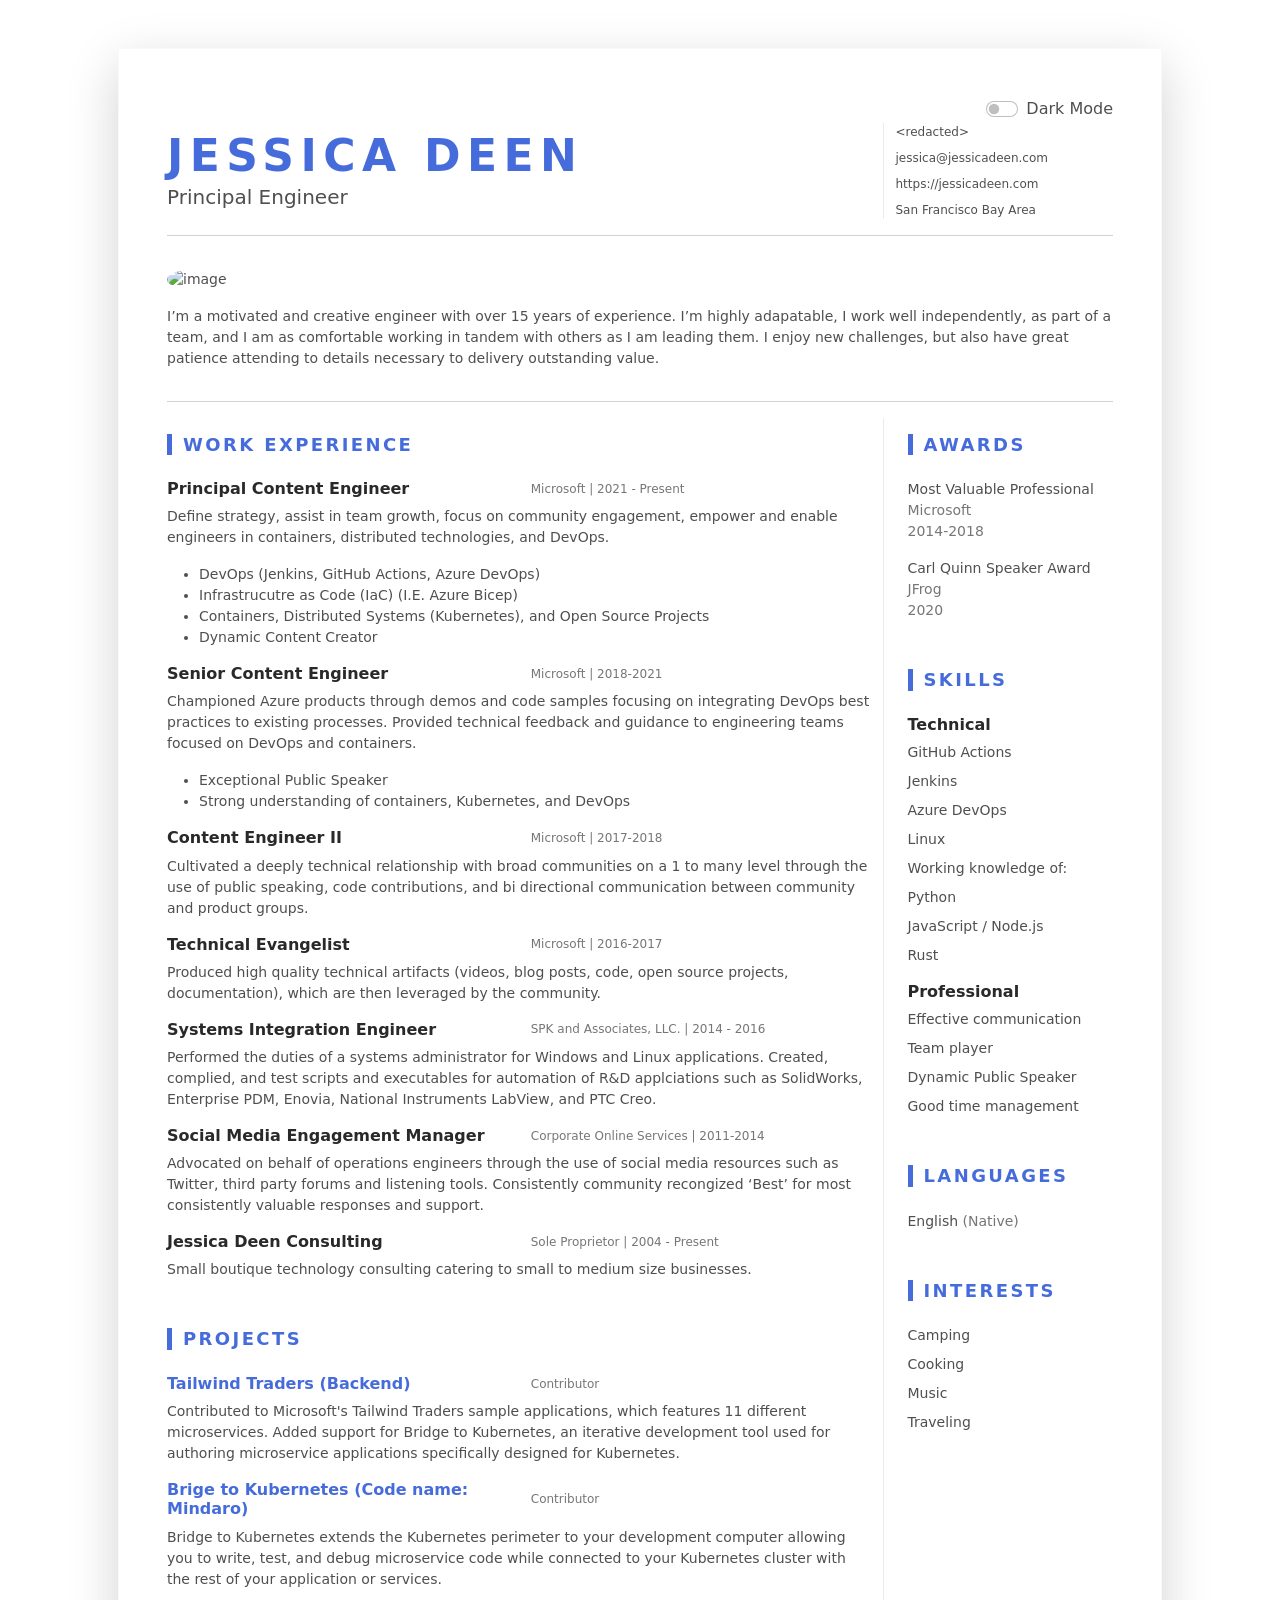
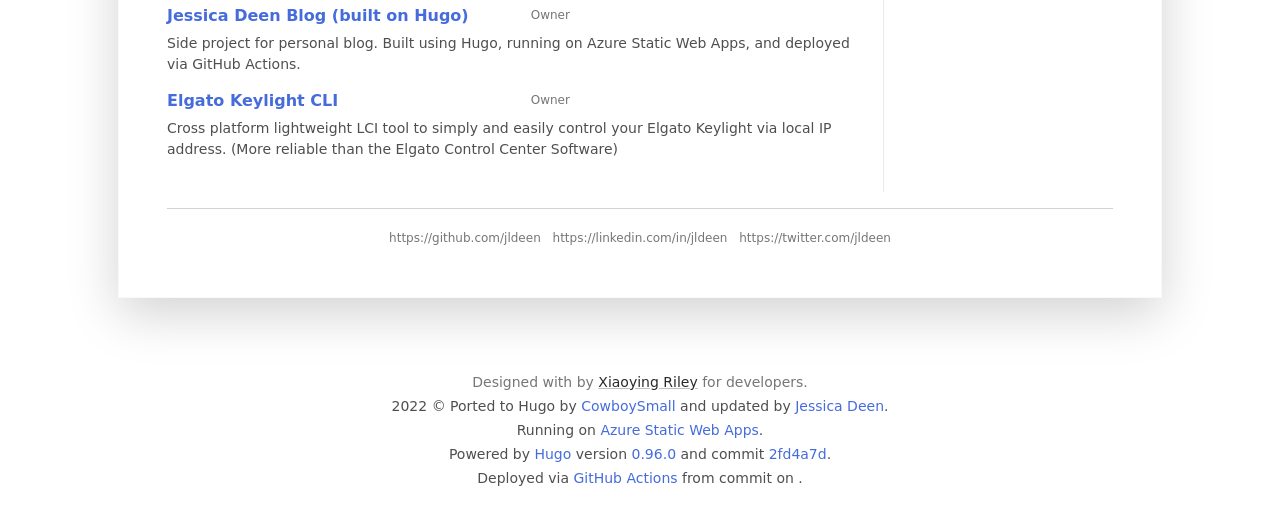
==== public/index.html @ 820bcc93 "update experience Signed-off-by: Jessica Deen <jessicadeen@me.com>" ====
<!DOCTYPE html>
<html lang="en">
  <title>Jessica Deen | Principal Engineer</title>


<meta charset="utf-8" />
<meta http-equiv="X-UA-Compatible" content="IE=edge" />
<meta name="viewport" content="width=device-width, initial-scale=1.0" />
<meta name="description" content="DevResume" />
<meta name="author" content="Jessica Deen" />

<link rel="shortcut icon" href="favicon.ico" />


<link
  rel="stylesheet"
  href="https://fonts.googleapis.com/css?family=Roboto:300,400,500,700,900"
/>



<style>
   /*!* Template Name: DevResume - Bootstrap 5 Resume/CV Template for Software Developers
* Version: Bootstrap 5 v1.0
* Author: Xiaoying Riley
* Copyright: 3rd Wave Media Ltd.
* Twitter: @3rdwave_themes
* Website: http://themes.3rdwavemedia.com/*/.dark body{background:#232323;color:#f0f0f0}.dark .btn,.dark .btn-primary{background:#8d99f9;border:#f0f0f0}.dark .btn:hover,.dark .btn:focus,.dark .btn-primary:hover,.dark .btn-primary:focus{background:#636ec3}.dark .resume-wrapper{background:#282828}.dark .hr,.dark .resume-contact,.dark .resume-aside{border-left:1px solid #717070}.dark a.theme-link,.dark a.resume-link{color:#8d99f9;text-decoration:underline}.dark a.theme-link:hover,.dark a.resume-link:hover{color:#636ec3}.dark .resume-section-heading,.dark .resume-name{color:#8d99f9}.dark .shadow-lg{box-shadow:0 1rem 3rem rgba(118,118,116,.175)!important}.dark .resume-main,.dark .resume-degree,.dark .resume-degree-org,.dark .resume-degree-time,.dark .text-muted,.dark .item-title,.dark .item-meta{color:#f0f0f0!important}@media print{html,body,*{visibility:hidden}.dark-mode-switch{opacity:0}.resume-wrapper *{visibility:visible}.resume-wrapper{position:absolute;left:0;top:0}@page{margin:2cm;size:16in 20.5in}}/*!* Bootstrap v5.0.2 (https://getbootstrap.com/)
* Copyright 2011-2021 The Bootstrap Authors
* Copyright 2011-2021 Twitter, Inc.
* Licensed under MIT (https://github.com/twbs/bootstrap/blob/main/LICENSE)*/:root{--bs-blue:#0d6efd;--bs-indigo:#6610f2;--bs-purple:#6f42c1;--bs-pink:#d63384;--bs-red:#dc3545;--bs-orange:#fd7e14;--bs-yellow:#ffc107;--bs-green:#198754;--bs-teal:#20c997;--bs-cyan:#0dcaf0;--bs-white:#fff;--bs-gray:#767676;--bs-gray-dark:#434343;--bs-primary:#466cdc;--bs-secondary:#4f4f4f;--bs-success:#198754;--bs-info:#0dcaf0;--bs-warning:#ffc107;--bs-danger:#dc3545;--bs-light:#c2c2c2;--bs-dark:#292929;--bs-font-sans-serif:system-ui, -apple-system, "Segoe UI", Roboto, "Helvetica Neue", Arial, "Noto Sans", "Liberation Sans", sans-serif, "Apple Color Emoji", "Segoe UI Emoji", "Segoe UI Symbol", "Noto Color Emoji";--bs-font-monospace:SFMono-Regular, Menlo, Monaco, Consolas, "Liberation Mono", "Courier New", monospace;--bs-gradient:linear-gradient(180deg, rgba(255, 255, 255, 0.15), rgba(255, 255, 255, 0))}*,*::before,*::after{box-sizing:border-box}@media(prefers-reduced-motion:no-preference){:root{scroll-behavior:smooth}}body{margin:0;font-family:var(--bs-font-sans-serif);font-size:1rem;font-weight:400;line-height:1.5;color:#292929;background-color:#fff;-webkit-text-size-adjust:100%;-webkit-tap-highlight-color:transparent}hr{margin:1rem 0;color:inherit;background-color:currentColor;border:0;opacity:.25}hr:not([size]){height:1px}h6,.h6,h5,.h5,h4,.h4,h3,.h3,h2,.h2,h1,.h1{margin-top:0;margin-bottom:.5rem;font-weight:500;line-height:1.2}h1,.h1{font-size:calc(1.375rem + 1.5vw)}@media(min-width:1200px){h1,.h1{font-size:2.5rem}}h2,.h2{font-size:calc(1.325rem + .9vw)}@media(min-width:1200px){h2,.h2{font-size:2rem}}h3,.h3{font-size:calc(1.3rem + .6vw)}@media(min-width:1200px){h3,.h3{font-size:1.75rem}}h4,.h4{font-size:calc(1.275rem + .3vw)}@media(min-width:1200px){h4,.h4{font-size:1.5rem}}h5,.h5{font-size:1.25rem}h6,.h6{font-size:1rem}p{margin-top:0;margin-bottom:1rem}abbr[title],abbr[data-bs-original-title]{text-decoration:underline dotted;cursor:help;text-decoration-skip-ink:none}address{margin-bottom:1rem;font-style:normal;line-height:inherit}ol,ul{padding-left:2rem}ol,ul,dl{margin-top:0;margin-bottom:1rem}ol ol,ul ul,ol ul,ul ol{margin-bottom:0}dt{font-weight:700}dd{margin-bottom:.5rem;margin-left:0}blockquote{margin:0 0 1rem}b,strong{font-weight:bolder}small,.small{font-size:.875em}mark,.mark{padding:.2em;background-color:#fcf8e3}sub,sup{position:relative;font-size:.75em;line-height:0;vertical-align:baseline}sub{bottom:-.25em}sup{top:-.5em}a{color:#466cdc;text-decoration:none}a:hover{color:#3856b0}a:not([href]):not([class]),a:not([href]):not([class]):hover{color:inherit;text-decoration:none}pre,code,kbd,samp{font-family:var(--bs-font-monospace);font-size:1em;direction:ltr;unicode-bidi:bidi-override}pre{display:block;margin-top:0;margin-bottom:1rem;overflow:auto;font-size:.875em}pre code{font-size:inherit;color:inherit;word-break:normal}code{font-size:.875em;color:#d63384;word-wrap:break-word}a>code{color:inherit}kbd{padding:.2rem .4rem;font-size:.875em;color:#fff;background-color:#292929;border-radius:.2rem}kbd kbd{padding:0;font-size:1em;font-weight:700}figure{margin:0 0 1rem}img,svg{vertical-align:middle}table{caption-side:bottom;border-collapse:collapse}caption{padding-top:.5rem;padding-bottom:.5rem;color:#767676;text-align:left}th{text-align:inherit;text-align:-webkit-match-parent}thead,tbody,tfoot,tr,td,th{border-color:inherit;border-style:solid;border-width:0}label{display:inline-block}button{border-radius:0}button:focus:not(:focus-visible){outline:0}input,button,select,optgroup,textarea{margin:0;font-family:inherit;font-size:inherit;line-height:inherit}button,select{text-transform:none}[role=button]{cursor:pointer}select{word-wrap:normal}select:disabled{opacity:1}[list]::-webkit-calendar-picker-indicator{display:none}button,[type=button],[type=reset],[type=submit]{-webkit-appearance:button}button:not(:disabled),[type=button]:not(:disabled),[type=reset]:not(:disabled),[type=submit]:not(:disabled){cursor:pointer}::-moz-focus-inner{padding:0;border-style:none}textarea{resize:vertical}fieldset{min-width:0;padding:0;margin:0;border:0}legend{float:left;width:100%;padding:0;margin-bottom:.5rem;font-size:calc(1.275rem + .3vw);line-height:inherit}@media(min-width:1200px){legend{font-size:1.5rem}}legend+*{clear:left}::-webkit-datetime-edit-fields-wrapper,::-webkit-datetime-edit-text,::-webkit-datetime-edit-minute,::-webkit-datetime-edit-hour-field,::-webkit-datetime-edit-day-field,::-webkit-datetime-edit-month-field,::-webkit-datetime-edit-year-field{padding:0}::-webkit-inner-spin-button{height:auto}[type=search]{outline-offset:-2px;-webkit-appearance:textfield}::-webkit-search-decoration{-webkit-appearance:none}::-webkit-color-swatch-wrapper{padding:0}::file-selector-button{font:inherit}::-webkit-file-upload-button{font:inherit;-webkit-appearance:button}output{display:inline-block}iframe{border:0}summary{display:list-item;cursor:pointer}progress{vertical-align:baseline}[hidden]{display:none!important}.lead{font-size:1.25rem;font-weight:300}.display-1{font-size:calc(1.625rem + 4.5vw);font-weight:300;line-height:1.2}@media(min-width:1200px){.display-1{font-size:5rem}}.display-2{font-size:calc(1.575rem + 3.9vw);font-weight:300;line-height:1.2}@media(min-width:1200px){.display-2{font-size:4.5rem}}.display-3{font-size:calc(1.525rem + 3.3vw);font-weight:300;line-height:1.2}@media(min-width:1200px){.display-3{font-size:4rem}}.display-4{font-size:calc(1.475rem + 2.7vw);font-weight:300;line-height:1.2}@media(min-width:1200px){.display-4{font-size:3.5rem}}.display-5{font-size:calc(1.425rem + 2.1vw);font-weight:300;line-height:1.2}@media(min-width:1200px){.display-5{font-size:3rem}}.display-6{font-size:calc(1.375rem + 1.5vw);font-weight:300;line-height:1.2}@media(min-width:1200px){.display-6{font-size:2.5rem}}.list-unstyled{padding-left:0;list-style:none}.list-inline{padding-left:0;list-style:none}.list-inline-item{display:inline-block}.list-inline-item:not(:last-child){margin-right:.5rem}.initialism{font-size:.875em;text-transform:uppercase}.blockquote{margin-bottom:1rem;font-size:1.25rem}.blockquote>:last-child{margin-bottom:0}.blockquote-footer{margin-top:-1rem;margin-bottom:1rem;font-size:.875em;color:#767676}.blockquote-footer::before{content:"\2014\00A0"}.img-fluid{max-width:100%;height:auto}.img-thumbnail{padding:.25rem;background-color:#fff;border:1px solid #a9a9a9;border-radius:.25rem;max-width:100%;height:auto}.figure{display:inline-block}.figure-img{margin-bottom:.5rem;line-height:1}.figure-caption{font-size:.875em;color:#767676}.container,.container-fluid,.container-xxl,.container-xl,.container-lg,.container-md,.container-sm{width:100%;padding-right:var(--bs-gutter-x,.75rem);padding-left:var(--bs-gutter-x,.75rem);margin-right:auto;margin-left:auto}@media(min-width:576px){.container-sm,.container{max-width:540px}}@media(min-width:768px){.container-md,.container-sm,.container{max-width:720px}}@media(min-width:992px){.container-lg,.container-md,.container-sm,.container{max-width:960px}}@media(min-width:1200px){.container-xl,.container-lg,.container-md,.container-sm,.container{max-width:1140px}}@media(min-width:1400px){.container-xxl,.container-xl,.container-lg,.container-md,.container-sm,.container{max-width:1320px}}.row{--bs-gutter-x:1.5rem;--bs-gutter-y:0;display:flex;flex-wrap:wrap;margin-top:calc(var(--bs-gutter-y) * -1);margin-right:calc(var(--bs-gutter-x) * -.5);margin-left:calc(var(--bs-gutter-x) * -.5)}.row>*{flex-shrink:0;width:100%;max-width:100%;padding-right:calc(var(--bs-gutter-x) * .5);padding-left:calc(var(--bs-gutter-x) * .5);margin-top:var(--bs-gutter-y)}.col{flex:1 0}.row-cols-auto>*{flex:none;width:auto}.row-cols-1>*{flex:none;width:100%}.row-cols-2>*{flex:none;width:50%}.row-cols-3>*{flex:none;width:33.33333333%}.row-cols-4>*{flex:none;width:25%}.row-cols-5>*{flex:none;width:20%}.row-cols-6>*{flex:none;width:16.66666667%}@media(min-width:576px){.col-sm{flex:1 0}.row-cols-sm-auto>*{flex:none;width:auto}.row-cols-sm-1>*{flex:none;width:100%}.row-cols-sm-2>*{flex:none;width:50%}.row-cols-sm-3>*{flex:none;width:33.33333333%}.row-cols-sm-4>*{flex:none;width:25%}.row-cols-sm-5>*{flex:none;width:20%}.row-cols-sm-6>*{flex:none;width:16.66666667%}}@media(min-width:768px){.col-md{flex:1 0}.row-cols-md-auto>*{flex:none;width:auto}.row-cols-md-1>*{flex:none;width:100%}.row-cols-md-2>*{flex:none;width:50%}.row-cols-md-3>*{flex:none;width:33.33333333%}.row-cols-md-4>*{flex:none;width:25%}.row-cols-md-5>*{flex:none;width:20%}.row-cols-md-6>*{flex:none;width:16.66666667%}}@media(min-width:992px){.col-lg{flex:1 0}.row-cols-lg-auto>*{flex:none;width:auto}.row-cols-lg-1>*{flex:none;width:100%}.row-cols-lg-2>*{flex:none;width:50%}.row-cols-lg-3>*{flex:none;width:33.33333333%}.row-cols-lg-4>*{flex:none;width:25%}.row-cols-lg-5>*{flex:none;width:20%}.row-cols-lg-6>*{flex:none;width:16.66666667%}}@media(min-width:1200px){.col-xl{flex:1 0}.row-cols-xl-auto>*{flex:none;width:auto}.row-cols-xl-1>*{flex:none;width:100%}.row-cols-xl-2>*{flex:none;width:50%}.row-cols-xl-3>*{flex:none;width:33.33333333%}.row-cols-xl-4>*{flex:none;width:25%}.row-cols-xl-5>*{flex:none;width:20%}.row-cols-xl-6>*{flex:none;width:16.66666667%}}@media(min-width:1400px){.col-xxl{flex:1 0}.row-cols-xxl-auto>*{flex:none;width:auto}.row-cols-xxl-1>*{flex:none;width:100%}.row-cols-xxl-2>*{flex:none;width:50%}.row-cols-xxl-3>*{flex:none;width:33.33333333%}.row-cols-xxl-4>*{flex:none;width:25%}.row-cols-xxl-5>*{flex:none;width:20%}.row-cols-xxl-6>*{flex:none;width:16.66666667%}}.col-auto{flex:none;width:auto}.col-1{flex:none;width:8.33333333%}.col-2{flex:none;width:16.66666667%}.col-3{flex:none;width:25%}.col-4{flex:none;width:33.33333333%}.col-5{flex:none;width:41.66666667%}.col-6{flex:none;width:50%}.col-7{flex:none;width:58.33333333%}.col-8{flex:none;width:66.66666667%}.col-9{flex:none;width:75%}.col-10{flex:none;width:83.33333333%}.col-11{flex:none;width:91.66666667%}.col-12{flex:none;width:100%}.offset-1{margin-left:8.33333333%}.offset-2{margin-left:16.66666667%}.offset-3{margin-left:25%}.offset-4{margin-left:33.33333333%}.offset-5{margin-left:41.66666667%}.offset-6{margin-left:50%}.offset-7{margin-left:58.33333333%}.offset-8{margin-left:66.66666667%}.offset-9{margin-left:75%}.offset-10{margin-left:83.33333333%}.offset-11{margin-left:91.66666667%}.g-0,.gx-0{--bs-gutter-x:0}.g-0,.gy-0{--bs-gutter-y:0}.g-1,.gx-1{--bs-gutter-x:0.25rem}.g-1,.gy-1{--bs-gutter-y:0.25rem}.g-2,.gx-2{--bs-gutter-x:0.5rem}.g-2,.gy-2{--bs-gutter-y:0.5rem}.g-3,.gx-3{--bs-gutter-x:1rem}.g-3,.gy-3{--bs-gutter-y:1rem}.g-4,.gx-4{--bs-gutter-x:1.5rem}.g-4,.gy-4{--bs-gutter-y:1.5rem}.g-5,.gx-5{--bs-gutter-x:3rem}.g-5,.gy-5{--bs-gutter-y:3rem}@media(min-width:576px){.col-sm-auto{flex:none;width:auto}.col-sm-1{flex:none;width:8.33333333%}.col-sm-2{flex:none;width:16.66666667%}.col-sm-3{flex:none;width:25%}.col-sm-4{flex:none;width:33.33333333%}.col-sm-5{flex:none;width:41.66666667%}.col-sm-6{flex:none;width:50%}.col-sm-7{flex:none;width:58.33333333%}.col-sm-8{flex:none;width:66.66666667%}.col-sm-9{flex:none;width:75%}.col-sm-10{flex:none;width:83.33333333%}.col-sm-11{flex:none;width:91.66666667%}.col-sm-12{flex:none;width:100%}.offset-sm-0{margin-left:0}.offset-sm-1{margin-left:8.33333333%}.offset-sm-2{margin-left:16.66666667%}.offset-sm-3{margin-left:25%}.offset-sm-4{margin-left:33.33333333%}.offset-sm-5{margin-left:41.66666667%}.offset-sm-6{margin-left:50%}.offset-sm-7{margin-left:58.33333333%}.offset-sm-8{margin-left:66.66666667%}.offset-sm-9{margin-left:75%}.offset-sm-10{margin-left:83.33333333%}.offset-sm-11{margin-left:91.66666667%}.g-sm-0,.gx-sm-0{--bs-gutter-x:0}.g-sm-0,.gy-sm-0{--bs-gutter-y:0}.g-sm-1,.gx-sm-1{--bs-gutter-x:0.25rem}.g-sm-1,.gy-sm-1{--bs-gutter-y:0.25rem}.g-sm-2,.gx-sm-2{--bs-gutter-x:0.5rem}.g-sm-2,.gy-sm-2{--bs-gutter-y:0.5rem}.g-sm-3,.gx-sm-3{--bs-gutter-x:1rem}.g-sm-3,.gy-sm-3{--bs-gutter-y:1rem}.g-sm-4,.gx-sm-4{--bs-gutter-x:1.5rem}.g-sm-4,.gy-sm-4{--bs-gutter-y:1.5rem}.g-sm-5,.gx-sm-5{--bs-gutter-x:3rem}.g-sm-5,.gy-sm-5{--bs-gutter-y:3rem}}@media(min-width:768px){.col-md-auto{flex:none;width:auto}.col-md-1{flex:none;width:8.33333333%}.col-md-2{flex:none;width:16.66666667%}.col-md-3{flex:none;width:25%}.col-md-4{flex:none;width:33.33333333%}.col-md-5{flex:none;width:41.66666667%}.col-md-6{flex:none;width:50%}.col-md-7{flex:none;width:58.33333333%}.col-md-8{flex:none;width:66.66666667%}.col-md-9{flex:none;width:75%}.col-md-10{flex:none;width:83.33333333%}.col-md-11{flex:none;width:91.66666667%}.col-md-12{flex:none;width:100%}.offset-md-0{margin-left:0}.offset-md-1{margin-left:8.33333333%}.offset-md-2{margin-left:16.66666667%}.offset-md-3{margin-left:25%}.offset-md-4{margin-left:33.33333333%}.offset-md-5{margin-left:41.66666667%}.offset-md-6{margin-left:50%}.offset-md-7{margin-left:58.33333333%}.offset-md-8{margin-left:66.66666667%}.offset-md-9{margin-left:75%}.offset-md-10{margin-left:83.33333333%}.offset-md-11{margin-left:91.66666667%}.g-md-0,.gx-md-0{--bs-gutter-x:0}.g-md-0,.gy-md-0{--bs-gutter-y:0}.g-md-1,.gx-md-1{--bs-gutter-x:0.25rem}.g-md-1,.gy-md-1{--bs-gutter-y:0.25rem}.g-md-2,.gx-md-2{--bs-gutter-x:0.5rem}.g-md-2,.gy-md-2{--bs-gutter-y:0.5rem}.g-md-3,.gx-md-3{--bs-gutter-x:1rem}.g-md-3,.gy-md-3{--bs-gutter-y:1rem}.g-md-4,.gx-md-4{--bs-gutter-x:1.5rem}.g-md-4,.gy-md-4{--bs-gutter-y:1.5rem}.g-md-5,.gx-md-5{--bs-gutter-x:3rem}.g-md-5,.gy-md-5{--bs-gutter-y:3rem}}@media(min-width:992px){.col-lg-auto{flex:none;width:auto}.col-lg-1{flex:none;width:8.33333333%}.col-lg-2{flex:none;width:16.66666667%}.col-lg-3{flex:none;width:25%}.col-lg-4{flex:none;width:33.33333333%}.col-lg-5{flex:none;width:41.66666667%}.col-lg-6{flex:none;width:50%}.col-lg-7{flex:none;width:58.33333333%}.col-lg-8{flex:none;width:66.66666667%}.col-lg-9{flex:none;width:75%}.col-lg-10{flex:none;width:83.33333333%}.col-lg-11{flex:none;width:91.66666667%}.col-lg-12{flex:none;width:100%}.offset-lg-0{margin-left:0}.offset-lg-1{margin-left:8.33333333%}.offset-lg-2{margin-left:16.66666667%}.offset-lg-3{margin-left:25%}.offset-lg-4{margin-left:33.33333333%}.offset-lg-5{margin-left:41.66666667%}.offset-lg-6{margin-left:50%}.offset-lg-7{margin-left:58.33333333%}.offset-lg-8{margin-left:66.66666667%}.offset-lg-9{margin-left:75%}.offset-lg-10{margin-left:83.33333333%}.offset-lg-11{margin-left:91.66666667%}.g-lg-0,.gx-lg-0{--bs-gutter-x:0}.g-lg-0,.gy-lg-0{--bs-gutter-y:0}.g-lg-1,.gx-lg-1{--bs-gutter-x:0.25rem}.g-lg-1,.gy-lg-1{--bs-gutter-y:0.25rem}.g-lg-2,.gx-lg-2{--bs-gutter-x:0.5rem}.g-lg-2,.gy-lg-2{--bs-gutter-y:0.5rem}.g-lg-3,.gx-lg-3{--bs-gutter-x:1rem}.g-lg-3,.gy-lg-3{--bs-gutter-y:1rem}.g-lg-4,.gx-lg-4{--bs-gutter-x:1.5rem}.g-lg-4,.gy-lg-4{--bs-gutter-y:1.5rem}.g-lg-5,.gx-lg-5{--bs-gutter-x:3rem}.g-lg-5,.gy-lg-5{--bs-gutter-y:3rem}}@media(min-width:1200px){.col-xl-auto{flex:none;width:auto}.col-xl-1{flex:none;width:8.33333333%}.col-xl-2{flex:none;width:16.66666667%}.col-xl-3{flex:none;width:25%}.col-xl-4{flex:none;width:33.33333333%}.col-xl-5{flex:none;width:41.66666667%}.col-xl-6{flex:none;width:50%}.col-xl-7{flex:none;width:58.33333333%}.col-xl-8{flex:none;width:66.66666667%}.col-xl-9{flex:none;width:75%}.col-xl-10{flex:none;width:83.33333333%}.col-xl-11{flex:none;width:91.66666667%}.col-xl-12{flex:none;width:100%}.offset-xl-0{margin-left:0}.offset-xl-1{margin-left:8.33333333%}.offset-xl-2{margin-left:16.66666667%}.offset-xl-3{margin-left:25%}.offset-xl-4{margin-left:33.33333333%}.offset-xl-5{margin-left:41.66666667%}.offset-xl-6{margin-left:50%}.offset-xl-7{margin-left:58.33333333%}.offset-xl-8{margin-left:66.66666667%}.offset-xl-9{margin-left:75%}.offset-xl-10{margin-left:83.33333333%}.offset-xl-11{margin-left:91.66666667%}.g-xl-0,.gx-xl-0{--bs-gutter-x:0}.g-xl-0,.gy-xl-0{--bs-gutter-y:0}.g-xl-1,.gx-xl-1{--bs-gutter-x:0.25rem}.g-xl-1,.gy-xl-1{--bs-gutter-y:0.25rem}.g-xl-2,.gx-xl-2{--bs-gutter-x:0.5rem}.g-xl-2,.gy-xl-2{--bs-gutter-y:0.5rem}.g-xl-3,.gx-xl-3{--bs-gutter-x:1rem}.g-xl-3,.gy-xl-3{--bs-gutter-y:1rem}.g-xl-4,.gx-xl-4{--bs-gutter-x:1.5rem}.g-xl-4,.gy-xl-4{--bs-gutter-y:1.5rem}.g-xl-5,.gx-xl-5{--bs-gutter-x:3rem}.g-xl-5,.gy-xl-5{--bs-gutter-y:3rem}}@media(min-width:1400px){.col-xxl-auto{flex:none;width:auto}.col-xxl-1{flex:none;width:8.33333333%}.col-xxl-2{flex:none;width:16.66666667%}.col-xxl-3{flex:none;width:25%}.col-xxl-4{flex:none;width:33.33333333%}.col-xxl-5{flex:none;width:41.66666667%}.col-xxl-6{flex:none;width:50%}.col-xxl-7{flex:none;width:58.33333333%}.col-xxl-8{flex:none;width:66.66666667%}.col-xxl-9{flex:none;width:75%}.col-xxl-10{flex:none;width:83.33333333%}.col-xxl-11{flex:none;width:91.66666667%}.col-xxl-12{flex:none;width:100%}.offset-xxl-0{margin-left:0}.offset-xxl-1{margin-left:8.33333333%}.offset-xxl-2{margin-left:16.66666667%}.offset-xxl-3{margin-left:25%}.offset-xxl-4{margin-left:33.33333333%}.offset-xxl-5{margin-left:41.66666667%}.offset-xxl-6{margin-left:50%}.offset-xxl-7{margin-left:58.33333333%}.offset-xxl-8{margin-left:66.66666667%}.offset-xxl-9{margin-left:75%}.offset-xxl-10{margin-left:83.33333333%}.offset-xxl-11{margin-left:91.66666667%}.g-xxl-0,.gx-xxl-0{--bs-gutter-x:0}.g-xxl-0,.gy-xxl-0{--bs-gutter-y:0}.g-xxl-1,.gx-xxl-1{--bs-gutter-x:0.25rem}.g-xxl-1,.gy-xxl-1{--bs-gutter-y:0.25rem}.g-xxl-2,.gx-xxl-2{--bs-gutter-x:0.5rem}.g-xxl-2,.gy-xxl-2{--bs-gutter-y:0.5rem}.g-xxl-3,.gx-xxl-3{--bs-gutter-x:1rem}.g-xxl-3,.gy-xxl-3{--bs-gutter-y:1rem}.g-xxl-4,.gx-xxl-4{--bs-gutter-x:1.5rem}.g-xxl-4,.gy-xxl-4{--bs-gutter-y:1.5rem}.g-xxl-5,.gx-xxl-5{--bs-gutter-x:3rem}.g-xxl-5,.gy-xxl-5{--bs-gutter-y:3rem}}.table{--bs-table-bg:transparent;--bs-table-accent-bg:transparent;--bs-table-striped-color:#292929;--bs-table-striped-bg:rgba(0, 0, 0, 0.05);--bs-table-active-color:#292929;--bs-table-active-bg:rgba(0, 0, 0, 0.1);--bs-table-hover-color:#292929;--bs-table-hover-bg:rgba(0, 0, 0, 0.075);width:100%;margin-bottom:1rem;color:#292929;vertical-align:top;border-color:#a9a9a9}.table>:not(caption)>*>*{padding:.5rem;background-color:var(--bs-table-bg);border-bottom-width:1px;box-shadow:inset 0 0 0 9999px var(--bs-table-accent-bg)}.table>tbody{vertical-align:inherit}.table>thead{vertical-align:bottom}.table>:not(:last-child)>:last-child>*{border-bottom-color:initial}.caption-top{caption-side:top}.table-sm>:not(caption)>*>*{padding:.25rem}.table-bordered>:not(caption)>*{border-width:1px 0}.table-bordered>:not(caption)>*>*{border-width:0 1px}.table-borderless>:not(caption)>*>*{border-bottom-width:0}.table-striped>tbody>tr:nth-of-type(odd){--bs-table-accent-bg:var(--bs-table-striped-bg);color:var(--bs-table-striped-color)}.table-active{--bs-table-accent-bg:var(--bs-table-active-bg);color:var(--bs-table-active-color)}.table-hover>tbody>tr:hover{--bs-table-accent-bg:var(--bs-table-hover-bg);color:var(--bs-table-hover-color)}.table-primary{--bs-table-bg:#dae2f8;--bs-table-striped-bg:#cfd7ec;--bs-table-striped-color:#000;--bs-table-active-bg:#c4cbdf;--bs-table-active-color:#000;--bs-table-hover-bg:#cad1e5;--bs-table-hover-color:#000;color:#000;border-color:#c4cbdf}.table-secondary{--bs-table-bg:gainsboro;--bs-table-striped-bg:#d1d1d1;--bs-table-striped-color:#000;--bs-table-active-bg:#c6c6c6;--bs-table-active-color:#000;--bs-table-hover-bg:#cccccc;--bs-table-hover-color:#000;color:#000;border-color:#c6c6c6}.table-success{--bs-table-bg:#d1e7dd;--bs-table-striped-bg:#c7dbd2;--bs-table-striped-color:#000;--bs-table-active-bg:#bcd0c7;--bs-table-active-color:#000;--bs-table-hover-bg:#c1d6cc;--bs-table-hover-color:#000;color:#000;border-color:#bcd0c7}.table-info{--bs-table-bg:#cff4fc;--bs-table-striped-bg:#c5e8ef;--bs-table-striped-color:#000;--bs-table-active-bg:#badce3;--bs-table-active-color:#000;--bs-table-hover-bg:#bfe2e9;--bs-table-hover-color:#000;color:#000;border-color:#badce3}.table-warning{--bs-table-bg:#fff3cd;--bs-table-striped-bg:#f2e7c3;--bs-table-striped-color:#000;--bs-table-active-bg:#e6dbb9;--bs-table-active-color:#000;--bs-table-hover-bg:#ece1be;--bs-table-hover-color:#000;color:#000;border-color:#e6dbb9}.table-danger{--bs-table-bg:#f8d7da;--bs-table-striped-bg:#eccccf;--bs-table-striped-color:#000;--bs-table-active-bg:#dfc2c4;--bs-table-active-color:#000;--bs-table-hover-bg:#e5c7ca;--bs-table-hover-color:#000;color:#000;border-color:#dfc2c4}.table-light{--bs-table-bg:#c2c2c2;--bs-table-striped-bg:#b8b8b8;--bs-table-striped-color:#000;--bs-table-active-bg:#afafaf;--bs-table-active-color:#000;--bs-table-hover-bg:#b3b3b3;--bs-table-hover-color:#000;color:#000;border-color:#afafaf}.table-dark{--bs-table-bg:#292929;--bs-table-striped-bg:#343434;--bs-table-striped-color:#fff;--bs-table-active-bg:#3e3e3e;--bs-table-active-color:#fff;--bs-table-hover-bg:#393939;--bs-table-hover-color:#fff;color:#fff;border-color:#3e3e3e}.table-responsive{overflow-x:auto;-webkit-overflow-scrolling:touch}@media(max-width:575.98px){.table-responsive-sm{overflow-x:auto;-webkit-overflow-scrolling:touch}}@media(max-width:767.98px){.table-responsive-md{overflow-x:auto;-webkit-overflow-scrolling:touch}}@media(max-width:991.98px){.table-responsive-lg{overflow-x:auto;-webkit-overflow-scrolling:touch}}@media(max-width:1199.98px){.table-responsive-xl{overflow-x:auto;-webkit-overflow-scrolling:touch}}@media(max-width:1399.98px){.table-responsive-xxl{overflow-x:auto;-webkit-overflow-scrolling:touch}}.form-label{margin-bottom:.5rem}.col-form-label{padding-top:calc(.375rem + 1px);padding-bottom:calc(.375rem + 1px);margin-bottom:0;font-size:inherit;line-height:1.5}.col-form-label-lg{padding-top:calc(.5rem + 1px);padding-bottom:calc(.5rem + 1px);font-size:1.25rem}.col-form-label-sm{padding-top:calc(.25rem + 1px);padding-bottom:calc(.25rem + 1px);font-size:.875rem}.form-text{margin-top:.25rem;font-size:.875em;color:#767676}.form-control{display:block;width:100%;padding:.375rem .75rem;font-size:1rem;font-weight:400;line-height:1.5;color:#292929;background-color:#fff;background-clip:padding-box;border:1px solid #9c9c9c;appearance:none;border-radius:.25rem;transition:border-color .15s ease-in-out,box-shadow .15s ease-in-out}@media(prefers-reduced-motion:reduce){.form-control{transition:none}}.form-control[type=file]{overflow:hidden}.form-control[type=file]:not(:disabled):not([readonly]){cursor:pointer}.form-control:focus{color:#292929;background-color:#fff;border-color:#a3b6ee;outline:0;box-shadow:0 0 0 .25rem rgba(70,108,220,.25)}.form-control::-webkit-date-and-time-value{height:1.5em}.form-control::placeholder{color:#767676;opacity:1}.form-control:disabled,.form-control[readonly]{background-color:#b5b5b5;opacity:1}.form-control::file-selector-button{padding:.375rem .75rem;margin:-.375rem -.75rem;margin-inline-end:.75rem;color:#292929;background-color:#b5b5b5;pointer-events:none;border-color:inherit;border-style:solid;border-width:0;border-inline-end-width:1px;border-radius:0;transition:color .15s ease-in-out,background-color .15s ease-in-out,border-color .15s ease-in-out,box-shadow .15s ease-in-out}@media(prefers-reduced-motion:reduce){.form-control::file-selector-button{transition:none}}.form-control:hover:not(:disabled):not([readonly])::file-selector-button{background-color:#acacac}.form-control::-webkit-file-upload-button{padding:.375rem .75rem;margin:-.375rem -.75rem;margin-inline-end:.75rem;color:#292929;background-color:#b5b5b5;pointer-events:none;border-color:inherit;border-style:solid;border-width:0;border-inline-end-width:1px;border-radius:0;transition:color .15s ease-in-out,background-color .15s ease-in-out,border-color .15s ease-in-out,box-shadow .15s ease-in-out}@media(prefers-reduced-motion:reduce){.form-control::-webkit-file-upload-button{transition:none}}.form-control:hover:not(:disabled):not([readonly])::-webkit-file-upload-button{background-color:#acacac}.form-control-plaintext{display:block;width:100%;padding:.375rem 0;margin-bottom:0;line-height:1.5;color:#292929;background-color:transparent;border:solid transparent;border-width:1px 0}.form-control-plaintext.form-control-sm,.form-control-plaintext.form-control-lg{padding-right:0;padding-left:0}.form-control-sm{min-height:calc(1.5em + (.5rem + 2px));padding:.25rem .5rem;font-size:.875rem;border-radius:.2rem}.form-control-sm::file-selector-button{padding:.25rem .5rem;margin:-.25rem -.5rem;margin-inline-end:.5rem}.form-control-sm::-webkit-file-upload-button{padding:.25rem .5rem;margin:-.25rem -.5rem;margin-inline-end:.5rem}.form-control-lg{min-height:calc(1.5em + (1rem + 2px));padding:.5rem 1rem;font-size:1.25rem;border-radius:.3rem}.form-control-lg::file-selector-button{padding:.5rem 1rem;margin:-.5rem -1rem;margin-inline-end:1rem}.form-control-lg::-webkit-file-upload-button{padding:.5rem 1rem;margin:-.5rem -1rem;margin-inline-end:1rem}textarea.form-control{min-height:calc(1.5em + (.75rem + 2px))}textarea.form-control-sm{min-height:calc(1.5em + (.5rem + 2px))}textarea.form-control-lg{min-height:calc(1.5em + (1rem + 2px))}.form-control-color{max-width:3rem;height:auto;padding:.375rem}.form-control-color:not(:disabled):not([readonly]){cursor:pointer}.form-control-color::-moz-color-swatch{height:1.5em;border-radius:.25rem}.form-control-color::-webkit-color-swatch{height:1.5em;border-radius:.25rem}.form-select{display:block;width:100%;padding:.375rem 2.25rem .375rem .75rem;-moz-padding-start:calc(.75rem - 3px);font-size:1rem;font-weight:400;line-height:1.5;color:#292929;background-color:#fff;background-image:url("data:image/svg+xml,%3csvg xmlns='http://www.w3.org/2000/svg' viewBox='0 0 16 16'%3e%3cpath fill='none' stroke='%23434343' stroke-linecap='round' stroke-linejoin='round' stroke-width='2' d='M2 5l6 6 6-6'/%3e%3c/svg%3e");background-repeat:no-repeat;background-position:right .75rem center;background-size:16px 12px;border:1px solid #9c9c9c;border-radius:.25rem;transition:border-color .15s ease-in-out,box-shadow .15s ease-in-out;appearance:none}@media(prefers-reduced-motion:reduce){.form-select{transition:none}}.form-select:focus{border-color:#a3b6ee;outline:0;box-shadow:0 0 0 .25rem rgba(70,108,220,.25)}.form-select[multiple],.form-select[size]:not([size="1"]){padding-right:.75rem;background-image:none}.form-select:disabled{background-color:#b5b5b5}.form-select:-moz-focusring{color:transparent;text-shadow:0 0 0 #292929}.form-select-sm{padding-top:.25rem;padding-bottom:.25rem;padding-left:.5rem;font-size:.875rem}.form-select-lg{padding-top:.5rem;padding-bottom:.5rem;padding-left:1rem;font-size:1.25rem}.form-check{display:block;min-height:1.5rem;padding-left:1.5em;margin-bottom:.125rem}.form-check .form-check-input{float:left;margin-left:-1.5em}.form-check-input{width:1em;height:1em;margin-top:.25em;vertical-align:top;background-color:#fff;background-repeat:no-repeat;background-position:50%;background-size:contain;border:1px solid rgba(0,0,0,.25);appearance:none;color-adjust:exact}.form-check-input[type=checkbox]{border-radius:.25em}.form-check-input[type=radio]{border-radius:50%}.form-check-input:active{filter:brightness(90%)}.form-check-input:focus{border-color:#a3b6ee;outline:0;box-shadow:0 0 0 .25rem rgba(70,108,220,.25)}.form-check-input:checked{background-color:#466cdc;border-color:#466cdc}.form-check-input:checked[type=checkbox]{background-image:url("data:image/svg+xml,%3csvg xmlns='http://www.w3.org/2000/svg' viewBox='0 0 20 20'%3e%3cpath fill='none' stroke='%23fff' stroke-linecap='round' stroke-linejoin='round' stroke-width='3' d='M6 10l3 3l6-6'/%3e%3c/svg%3e")}.form-check-input:checked[type=radio]{background-image:url("data:image/svg+xml,%3Csvg xmlns=%22http://www.w3.org/2000/svg%22 viewBox=%22-4 -4 8 8%22%3E%3Ccircle r=%222%22 fill=%22%23fff%22/%3E%3C/svg%3E")}.form-check-input[type=checkbox]:indeterminate{background-color:#466cdc;border-color:#466cdc;background-image:url("data:image/svg+xml,%3csvg xmlns='http://www.w3.org/2000/svg' viewBox='0 0 20 20'%3e%3cpath fill='none' stroke='%23fff' stroke-linecap='round' stroke-linejoin='round' stroke-width='3' d='M6 10h8'/%3e%3c/svg%3e")}.form-check-input:disabled{pointer-events:none;filter:none;opacity:.5}.form-check-input[disabled]~.form-check-label,.form-check-input:disabled~.form-check-label{opacity:.5}.form-switch{padding-left:2.5em}.form-switch .form-check-input{width:2em;margin-left:-2.5em;background-image:url("data:image/svg+xml,%3Csvg xmlns=%22http://www.w3.org/2000/svg%22 viewBox=%22-4 -4 8 8%22%3E%3Ccircle r=%223%22 fill=%22rgba(0, 0, 0, 0.25)%22/%3E%3C/svg%3E");background-position:0;border-radius:2em;transition:background-position .15s ease-in-out}@media(prefers-reduced-motion:reduce){.form-switch .form-check-input{transition:none}}.form-switch .form-check-input:focus{background-image:url("data:image/svg+xml,%3Csvg xmlns=%22http://www.w3.org/2000/svg%22 viewBox=%22-4 -4 8 8%22%3E%3Ccircle r=%223%22 fill=%22%23a3b6ee%22/%3E%3C/svg%3E")}.form-switch .form-check-input:checked{background-position:100%;background-image:url("data:image/svg+xml,%3Csvg xmlns=%22http://www.w3.org/2000/svg%22 viewBox=%22-4 -4 8 8%22%3E%3Ccircle r=%223%22 fill=%22%23fff%22/%3E%3C/svg%3E")}.form-check-inline{display:inline-block;margin-right:1rem}.btn-check{position:absolute;clip:rect(0,0,0,0);pointer-events:none}.btn-check[disabled]+.btn,.btn-check:disabled+.btn{pointer-events:none;filter:none;opacity:.65}.form-range{width:100%;height:1.5rem;padding:0;background-color:transparent;appearance:none}.form-range:focus{outline:0}.form-range:focus::-webkit-slider-thumb{box-shadow:0 0 0 1px #fff,0 0 0 .25rem rgba(70,108,220,.25)}.form-range:focus::-moz-range-thumb{box-shadow:0 0 0 1px #fff,0 0 0 .25rem rgba(70,108,220,.25)}.form-range::-moz-focus-outer{border:0}.form-range::-webkit-slider-thumb{width:1rem;height:1rem;margin-top:-.25rem;background-color:#466cdc;border:0;border-radius:1rem;transition:background-color .15s ease-in-out,border-color .15s ease-in-out,box-shadow .15s ease-in-out;appearance:none}@media(prefers-reduced-motion:reduce){.form-range::-webkit-slider-thumb{transition:none}}.form-range::-webkit-slider-thumb:active{background-color:#c8d3f5}.form-range::-webkit-slider-runnable-track{width:100%;height:.5rem;color:transparent;cursor:pointer;background-color:#a9a9a9;border-color:transparent;border-radius:1rem}.form-range::-moz-range-thumb{width:1rem;height:1rem;background-color:#466cdc;border:0;border-radius:1rem;transition:background-color .15s ease-in-out,border-color .15s ease-in-out,box-shadow .15s ease-in-out;appearance:none}@media(prefers-reduced-motion:reduce){.form-range::-moz-range-thumb{transition:none}}.form-range::-moz-range-thumb:active{background-color:#c8d3f5}.form-range::-moz-range-track{width:100%;height:.5rem;color:transparent;cursor:pointer;background-color:#a9a9a9;border-color:transparent;border-radius:1rem}.form-range:disabled{pointer-events:none}.form-range:disabled::-webkit-slider-thumb{background-color:#8f8f8f}.form-range:disabled::-moz-range-thumb{background-color:#8f8f8f}.form-floating{position:relative}.form-floating>.form-control,.form-floating>.form-select{height:calc(3.5rem + 2px);line-height:1.25}.form-floating>label{position:absolute;top:0;left:0;height:100%;padding:1rem .75rem;pointer-events:none;border:1px solid transparent;transform-origin:0 0;transition:opacity .1s ease-in-out,transform .1s ease-in-out}@media(prefers-reduced-motion:reduce){.form-floating>label{transition:none}}.form-floating>.form-control{padding:1rem .75rem}.form-floating>.form-control::placeholder{color:transparent}.form-floating>.form-control:focus,.form-floating>.form-control:not(:placeholder-shown){padding-top:1.625rem;padding-bottom:.625rem}.form-floating>.form-control:-webkit-autofill{padding-top:1.625rem;padding-bottom:.625rem}.form-floating>.form-select{padding-top:1.625rem;padding-bottom:.625rem}.form-floating>.form-control:focus~label,.form-floating>.form-control:not(:placeholder-shown)~label,.form-floating>.form-select~label{opacity:.65;transform:scale(.85)translateY(-.5rem)translateX(.15rem)}.form-floating>.form-control:-webkit-autofill~label{opacity:.65;transform:scale(.85)translateY(-.5rem)translateX(.15rem)}.input-group{position:relative;display:flex;flex-wrap:wrap;align-items:stretch;width:100%}.input-group>.form-control,.input-group>.form-select{position:relative;flex:auto;width:1%;min-width:0}.input-group>.form-control:focus,.input-group>.form-select:focus{z-index:3}.input-group .btn{position:relative;z-index:2}.input-group .btn:focus{z-index:3}.input-group-text{display:flex;align-items:center;padding:.375rem .75rem;font-size:1rem;font-weight:400;line-height:1.5;color:#292929;text-align:center;white-space:nowrap;background-color:#b5b5b5;border:1px solid #9c9c9c;border-radius:.25rem}.input-group-lg>.form-control,.input-group-lg>.form-select,.input-group-lg>.input-group-text,.input-group-lg>.btn{padding:.5rem 1rem;font-size:1.25rem;border-radius:.3rem}.input-group-sm>.form-control,.input-group-sm>.form-select,.input-group-sm>.input-group-text,.input-group-sm>.btn{padding:.25rem .5rem;font-size:.875rem;border-radius:.2rem}.input-group-lg>.form-select,.input-group-sm>.form-select{padding-right:3rem}.input-group:not(.has-validation)>:not(:last-child):not(.dropdown-toggle):not(.dropdown-menu),.input-group:not(.has-validation)>.dropdown-toggle:nth-last-child(n+3){border-top-right-radius:0;border-bottom-right-radius:0}.input-group.has-validation>:nth-last-child(n+3):not(.dropdown-toggle):not(.dropdown-menu),.input-group.has-validation>.dropdown-toggle:nth-last-child(n+4){border-top-right-radius:0;border-bottom-right-radius:0}.input-group>:not(:first-child):not(.dropdown-menu):not(.valid-tooltip):not(.valid-feedback):not(.invalid-tooltip):not(.invalid-feedback){margin-left:-1px;border-top-left-radius:0;border-bottom-left-radius:0}.valid-feedback{display:none;width:100%;margin-top:.25rem;font-size:.875em;color:#198754}.valid-tooltip{position:absolute;top:100%;z-index:5;display:none;max-width:100%;padding:.25rem .5rem;margin-top:.1rem;font-size:.875rem;color:#fff;background-color:rgba(25,135,84,.9);border-radius:.25rem}.was-validated :valid~.valid-feedback,.was-validated :valid~.valid-tooltip,.is-valid~.valid-feedback,.is-valid~.valid-tooltip{display:block}.was-validated .form-control:valid,.form-control.is-valid{border-color:#198754;padding-right:calc(1.5em + .75rem);background-image:url("data:image/svg+xml,%3Csvg xmlns=%22http://www.w3.org/2000/svg%22 viewBox=%220 0 8 8%22%3E%3Cpath fill=%22%23198754%22 d=%22M2.3 6.73.6 4.53c-.4-1.04.46-1.4 1.1-.8l1.1 1.4 3.4-3.8c.6-.63 1.6-.27 1.2.7l-4 4.6c-.43.5-.8.4-1.1.1z%22/%3E%3C/svg%3E");background-repeat:no-repeat;background-position:right calc(.375em + .1875rem)center;background-size:calc(.75em + .375rem)calc(.75em + .375rem)}.was-validated .form-control:valid:focus,.form-control.is-valid:focus{border-color:#198754;box-shadow:0 0 0 .25rem rgba(25,135,84,.25)}.was-validated textarea.form-control:valid,textarea.form-control.is-valid{padding-right:calc(1.5em + .75rem);background-position:top calc(.375em + .1875rem)right calc(.375em + .1875rem)}.was-validated .form-select:valid,.form-select.is-valid{border-color:#198754}.was-validated .form-select:valid:not([multiple]):not([size]),.was-validated .form-select:valid:not([multiple])[size="1"],.form-select.is-valid:not([multiple]):not([size]),.form-select.is-valid:not([multiple])[size="1"]{padding-right:4.125rem;background-image:url("data:image/svg+xml,%3csvg xmlns='http://www.w3.org/2000/svg' viewBox='0 0 16 16'%3e%3cpath fill='none' stroke='%23434343' stroke-linecap='round' stroke-linejoin='round' stroke-width='2' d='M2 5l6 6 6-6'/%3e%3c/svg%3e"),url("data:image/svg+xml,%3Csvg xmlns=%22http://www.w3.org/2000/svg%22 viewBox=%220 0 8 8%22%3E%3Cpath fill=%22%23198754%22 d=%22M2.3 6.73.6 4.53c-.4-1.04.46-1.4 1.1-.8l1.1 1.4 3.4-3.8c.6-.63 1.6-.27 1.2.7l-4 4.6c-.43.5-.8.4-1.1.1z%22/%3E%3C/svg%3E");background-position:right .75rem center,center right 2.25rem;background-size:16px 12px,calc(.75em + .375rem)calc(.75em + .375rem)}.was-validated .form-select:valid:focus,.form-select.is-valid:focus{border-color:#198754;box-shadow:0 0 0 .25rem rgba(25,135,84,.25)}.was-validated .form-check-input:valid,.form-check-input.is-valid{border-color:#198754}.was-validated .form-check-input:valid:checked,.form-check-input.is-valid:checked{background-color:#198754}.was-validated .form-check-input:valid:focus,.form-check-input.is-valid:focus{box-shadow:0 0 0 .25rem rgba(25,135,84,.25)}.was-validated .form-check-input:valid~.form-check-label,.form-check-input.is-valid~.form-check-label{color:#198754}.form-check-inline .form-check-input~.valid-feedback{margin-left:.5em}.was-validated .input-group .form-control:valid,.input-group .form-control.is-valid,.was-validated .input-group .form-select:valid,.input-group .form-select.is-valid{z-index:1}.was-validated .input-group .form-control:valid:focus,.input-group .form-control.is-valid:focus,.was-validated .input-group .form-select:valid:focus,.input-group .form-select.is-valid:focus{z-index:3}.invalid-feedback{display:none;width:100%;margin-top:.25rem;font-size:.875em;color:#dc3545}.invalid-tooltip{position:absolute;top:100%;z-index:5;display:none;max-width:100%;padding:.25rem .5rem;margin-top:.1rem;font-size:.875rem;color:#fff;background-color:rgba(220,53,69,.9);border-radius:.25rem}.was-validated :invalid~.invalid-feedback,.was-validated :invalid~.invalid-tooltip,.is-invalid~.invalid-feedback,.is-invalid~.invalid-tooltip{display:block}.was-validated .form-control:invalid,.form-control.is-invalid{border-color:#dc3545;padding-right:calc(1.5em + .75rem);background-image:url("data:image/svg+xml,%3csvg xmlns='http://www.w3.org/2000/svg' viewBox='0 0 12 12' width='12' height='12' fill='none' stroke='%23dc3545'%3e%3ccircle cx='6' cy='6' r='4.5'/%3e%3cpath stroke-linejoin='round' d='M5.8 3.6h.4L6 6.5z'/%3e%3ccircle cx='6' cy='8.2' r='.6' fill='%23dc3545' stroke='none'/%3e%3c/svg%3e");background-repeat:no-repeat;background-position:right calc(.375em + .1875rem)center;background-size:calc(.75em + .375rem)calc(.75em + .375rem)}.was-validated .form-control:invalid:focus,.form-control.is-invalid:focus{border-color:#dc3545;box-shadow:0 0 0 .25rem rgba(220,53,69,.25)}.was-validated textarea.form-control:invalid,textarea.form-control.is-invalid{padding-right:calc(1.5em + .75rem);background-position:top calc(.375em + .1875rem)right calc(.375em + .1875rem)}.was-validated .form-select:invalid,.form-select.is-invalid{border-color:#dc3545}.was-validated .form-select:invalid:not([multiple]):not([size]),.was-validated .form-select:invalid:not([multiple])[size="1"],.form-select.is-invalid:not([multiple]):not([size]),.form-select.is-invalid:not([multiple])[size="1"]{padding-right:4.125rem;background-image:url("data:image/svg+xml,%3csvg xmlns='http://www.w3.org/2000/svg' viewBox='0 0 16 16'%3e%3cpath fill='none' stroke='%23434343' stroke-linecap='round' stroke-linejoin='round' stroke-width='2' d='M2 5l6 6 6-6'/%3e%3c/svg%3e"),url("data:image/svg+xml,%3csvg xmlns='http://www.w3.org/2000/svg' viewBox='0 0 12 12' width='12' height='12' fill='none' stroke='%23dc3545'%3e%3ccircle cx='6' cy='6' r='4.5'/%3e%3cpath stroke-linejoin='round' d='M5.8 3.6h.4L6 6.5z'/%3e%3ccircle cx='6' cy='8.2' r='.6' fill='%23dc3545' stroke='none'/%3e%3c/svg%3e");background-position:right .75rem center,center right 2.25rem;background-size:16px 12px,calc(.75em + .375rem)calc(.75em + .375rem)}.was-validated .form-select:invalid:focus,.form-select.is-invalid:focus{border-color:#dc3545;box-shadow:0 0 0 .25rem rgba(220,53,69,.25)}.was-validated .form-check-input:invalid,.form-check-input.is-invalid{border-color:#dc3545}.was-validated .form-check-input:invalid:checked,.form-check-input.is-invalid:checked{background-color:#dc3545}.was-validated .form-check-input:invalid:focus,.form-check-input.is-invalid:focus{box-shadow:0 0 0 .25rem rgba(220,53,69,.25)}.was-validated .form-check-input:invalid~.form-check-label,.form-check-input.is-invalid~.form-check-label{color:#dc3545}.form-check-inline .form-check-input~.invalid-feedback{margin-left:.5em}.was-validated .input-group .form-control:invalid,.input-group .form-control.is-invalid,.was-validated .input-group .form-select:invalid,.input-group .form-select.is-invalid{z-index:2}.was-validated .input-group .form-control:invalid:focus,.input-group .form-control.is-invalid:focus,.was-validated .input-group .form-select:invalid:focus,.input-group .form-select.is-invalid:focus{z-index:3}.btn{display:inline-block;font-weight:400;line-height:1.5;color:#292929;text-align:center;vertical-align:middle;cursor:pointer;user-select:none;background-color:transparent;border:1px solid transparent;padding:.375rem .75rem;font-size:1rem;border-radius:.25rem;transition:color .15s ease-in-out,background-color .15s ease-in-out,border-color .15s ease-in-out,box-shadow .15s ease-in-out}@media(prefers-reduced-motion:reduce){.btn{transition:none}}.btn:hover{color:#292929}.btn-check:focus+.btn,.btn:focus{outline:0;box-shadow:0 0 0 .25rem rgba(70,108,220,.25)}.btn:disabled,.btn.disabled,fieldset:disabled .btn{pointer-events:none;opacity:.65}.btn-primary{color:#fff;background-color:#466cdc;border-color:#466cdc}.btn-primary:hover{color:#fff;background-color:#3c5cbb;border-color:#3856b0}.btn-check:focus+.btn-primary,.btn-primary:focus{color:#fff;background-color:#3c5cbb;border-color:#3856b0;box-shadow:0 0 0 .25rem rgba(98,130,225,.5)}.btn-check:checked+.btn-primary,.btn-check:active+.btn-primary,.btn-primary:active,.btn-primary.active,.show>.btn-primary.dropdown-toggle{color:#fff;background-color:#3856b0;border-color:#3551a5}.btn-check:checked+.btn-primary:focus,.btn-check:active+.btn-primary:focus,.btn-primary:active:focus,.btn-primary.active:focus,.show>.btn-primary.dropdown-toggle:focus{box-shadow:0 0 0 .25rem rgba(98,130,225,.5)}.btn-primary:disabled,.btn-primary.disabled{color:#fff;background-color:#466cdc;border-color:#466cdc}.btn-secondary{color:#fff;background-color:#4f4f4f;border-color:#4f4f4f}.btn-secondary:hover{color:#fff;background-color:#434343;border-color:#3f3f3f}.btn-check:focus+.btn-secondary,.btn-secondary:focus{color:#fff;background-color:#434343;border-color:#3f3f3f;box-shadow:0 0 0 .25rem rgba(106,106,106,.5)}.btn-check:checked+.btn-secondary,.btn-check:active+.btn-secondary,.btn-secondary:active,.btn-secondary.active,.show>.btn-secondary.dropdown-toggle{color:#fff;background-color:#3f3f3f;border-color:#3b3b3b}.btn-check:checked+.btn-secondary:focus,.btn-check:active+.btn-secondary:focus,.btn-secondary:active:focus,.btn-secondary.active:focus,.show>.btn-secondary.dropdown-toggle:focus{box-shadow:0 0 0 .25rem rgba(106,106,106,.5)}.btn-secondary:disabled,.btn-secondary.disabled{color:#fff;background-color:#4f4f4f;border-color:#4f4f4f}.btn-success{color:#fff;background-color:#198754;border-color:#198754}.btn-success:hover{color:#fff;background-color:#157347;border-color:#146c43}.btn-check:focus+.btn-success,.btn-success:focus{color:#fff;background-color:#157347;border-color:#146c43;box-shadow:0 0 0 .25rem rgba(60,153,110,.5)}.btn-check:checked+.btn-success,.btn-check:active+.btn-success,.btn-success:active,.btn-success.active,.show>.btn-success.dropdown-toggle{color:#fff;background-color:#146c43;border-color:#13653f}.btn-check:checked+.btn-success:focus,.btn-check:active+.btn-success:focus,.btn-success:active:focus,.btn-success.active:focus,.show>.btn-success.dropdown-toggle:focus{box-shadow:0 0 0 .25rem rgba(60,153,110,.5)}.btn-success:disabled,.btn-success.disabled{color:#fff;background-color:#198754;border-color:#198754}.btn-info{color:#000;background-color:#0dcaf0;border-color:#0dcaf0}.btn-info:hover{color:#000;background-color:#31d2f2;border-color:#25cff2}.btn-check:focus+.btn-info,.btn-info:focus{color:#000;background-color:#31d2f2;border-color:#25cff2;box-shadow:0 0 0 .25rem rgba(11,172,204,.5)}.btn-check:checked+.btn-info,.btn-check:active+.btn-info,.btn-info:active,.btn-info.active,.show>.btn-info.dropdown-toggle{color:#000;background-color:#3dd5f3;border-color:#25cff2}.btn-check:checked+.btn-info:focus,.btn-check:active+.btn-info:focus,.btn-info:active:focus,.btn-info.active:focus,.show>.btn-info.dropdown-toggle:focus{box-shadow:0 0 0 .25rem rgba(11,172,204,.5)}.btn-info:disabled,.btn-info.disabled{color:#000;background-color:#0dcaf0;border-color:#0dcaf0}.btn-warning{color:#000;background-color:#ffc107;border-color:#ffc107}.btn-warning:hover{color:#000;background-color:#ffca2c;border-color:#ffc720}.btn-check:focus+.btn-warning,.btn-warning:focus{color:#000;background-color:#ffca2c;border-color:#ffc720;box-shadow:0 0 0 .25rem rgba(217,164,6,.5)}.btn-check:checked+.btn-warning,.btn-check:active+.btn-warning,.btn-warning:active,.btn-warning.active,.show>.btn-warning.dropdown-toggle{color:#000;background-color:#ffcd39;border-color:#ffc720}.btn-check:checked+.btn-warning:focus,.btn-check:active+.btn-warning:focus,.btn-warning:active:focus,.btn-warning.active:focus,.show>.btn-warning.dropdown-toggle:focus{box-shadow:0 0 0 .25rem rgba(217,164,6,.5)}.btn-warning:disabled,.btn-warning.disabled{color:#000;background-color:#ffc107;border-color:#ffc107}.btn-danger{color:#fff;background-color:#dc3545;border-color:#dc3545}.btn-danger:hover{color:#fff;background-color:#bb2d3b;border-color:#b02a37}.btn-check:focus+.btn-danger,.btn-danger:focus{color:#fff;background-color:#bb2d3b;border-color:#b02a37;box-shadow:0 0 0 .25rem rgba(225,83,97,.5)}.btn-check:checked+.btn-danger,.btn-check:active+.btn-danger,.btn-danger:active,.btn-danger.active,.show>.btn-danger.dropdown-toggle{color:#fff;background-color:#b02a37;border-color:#a52834}.btn-check:checked+.btn-danger:focus,.btn-check:active+.btn-danger:focus,.btn-danger:active:focus,.btn-danger.active:focus,.show>.btn-danger.dropdown-toggle:focus{box-shadow:0 0 0 .25rem rgba(225,83,97,.5)}.btn-danger:disabled,.btn-danger.disabled{color:#fff;background-color:#dc3545;border-color:#dc3545}.btn-light{color:#000;background-color:#c2c2c2;border-color:#c2c2c2}.btn-light:hover{color:#000;background-color:#cbcbcb;border-color:#c8c8c8}.btn-check:focus+.btn-light,.btn-light:focus{color:#000;background-color:#cbcbcb;border-color:#c8c8c8;box-shadow:0 0 0 .25rem rgba(165,165,165,.5)}.btn-check:checked+.btn-light,.btn-check:active+.btn-light,.btn-light:active,.btn-light.active,.show>.btn-light.dropdown-toggle{color:#000;background-color:#cecece;border-color:#c8c8c8}.btn-check:checked+.btn-light:focus,.btn-check:active+.btn-light:focus,.btn-light:active:focus,.btn-light.active:focus,.show>.btn-light.dropdown-toggle:focus{box-shadow:0 0 0 .25rem rgba(165,165,165,.5)}.btn-light:disabled,.btn-light.disabled{color:#000;background-color:#c2c2c2;border-color:#c2c2c2}.btn-dark{color:#fff;background-color:#292929;border-color:#292929}.btn-dark:hover{color:#fff;background-color:#232323;border-color:#212121}.btn-check:focus+.btn-dark,.btn-dark:focus{color:#fff;background-color:#232323;border-color:#212121;box-shadow:0 0 0 .25rem rgba(73,73,73,.5)}.btn-check:checked+.btn-dark,.btn-check:active+.btn-dark,.btn-dark:active,.btn-dark.active,.show>.btn-dark.dropdown-toggle{color:#fff;background-color:#212121;border-color:#1f1f1f}.btn-check:checked+.btn-dark:focus,.btn-check:active+.btn-dark:focus,.btn-dark:active:focus,.btn-dark.active:focus,.show>.btn-dark.dropdown-toggle:focus{box-shadow:0 0 0 .25rem rgba(73,73,73,.5)}.btn-dark:disabled,.btn-dark.disabled{color:#fff;background-color:#292929;border-color:#292929}.btn-outline-primary{color:#466cdc;border-color:#466cdc}.btn-outline-primary:hover{color:#fff;background-color:#466cdc;border-color:#466cdc}.btn-check:focus+.btn-outline-primary,.btn-outline-primary:focus{box-shadow:0 0 0 .25rem rgba(70,108,220,.5)}.btn-check:checked+.btn-outline-primary,.btn-check:active+.btn-outline-primary,.btn-outline-primary:active,.btn-outline-primary.active,.btn-outline-primary.dropdown-toggle.show{color:#fff;background-color:#466cdc;border-color:#466cdc}.btn-check:checked+.btn-outline-primary:focus,.btn-check:active+.btn-outline-primary:focus,.btn-outline-primary:active:focus,.btn-outline-primary.active:focus,.btn-outline-primary.dropdown-toggle.show:focus{box-shadow:0 0 0 .25rem rgba(70,108,220,.5)}.btn-outline-primary:disabled,.btn-outline-primary.disabled{color:#466cdc;background-color:transparent}.btn-outline-secondary{color:#4f4f4f;border-color:#4f4f4f}.btn-outline-secondary:hover{color:#fff;background-color:#4f4f4f;border-color:#4f4f4f}.btn-check:focus+.btn-outline-secondary,.btn-outline-secondary:focus{box-shadow:0 0 0 .25rem rgba(79,79,79,.5)}.btn-check:checked+.btn-outline-secondary,.btn-check:active+.btn-outline-secondary,.btn-outline-secondary:active,.btn-outline-secondary.active,.btn-outline-secondary.dropdown-toggle.show{color:#fff;background-color:#4f4f4f;border-color:#4f4f4f}.btn-check:checked+.btn-outline-secondary:focus,.btn-check:active+.btn-outline-secondary:focus,.btn-outline-secondary:active:focus,.btn-outline-secondary.active:focus,.btn-outline-secondary.dropdown-toggle.show:focus{box-shadow:0 0 0 .25rem rgba(79,79,79,.5)}.btn-outline-secondary:disabled,.btn-outline-secondary.disabled{color:#4f4f4f;background-color:transparent}.btn-outline-success{color:#198754;border-color:#198754}.btn-outline-success:hover{color:#fff;background-color:#198754;border-color:#198754}.btn-check:focus+.btn-outline-success,.btn-outline-success:focus{box-shadow:0 0 0 .25rem rgba(25,135,84,.5)}.btn-check:checked+.btn-outline-success,.btn-check:active+.btn-outline-success,.btn-outline-success:active,.btn-outline-success.active,.btn-outline-success.dropdown-toggle.show{color:#fff;background-color:#198754;border-color:#198754}.btn-check:checked+.btn-outline-success:focus,.btn-check:active+.btn-outline-success:focus,.btn-outline-success:active:focus,.btn-outline-success.active:focus,.btn-outline-success.dropdown-toggle.show:focus{box-shadow:0 0 0 .25rem rgba(25,135,84,.5)}.btn-outline-success:disabled,.btn-outline-success.disabled{color:#198754;background-color:transparent}.btn-outline-info{color:#0dcaf0;border-color:#0dcaf0}.btn-outline-info:hover{color:#000;background-color:#0dcaf0;border-color:#0dcaf0}.btn-check:focus+.btn-outline-info,.btn-outline-info:focus{box-shadow:0 0 0 .25rem rgba(13,202,240,.5)}.btn-check:checked+.btn-outline-info,.btn-check:active+.btn-outline-info,.btn-outline-info:active,.btn-outline-info.active,.btn-outline-info.dropdown-toggle.show{color:#000;background-color:#0dcaf0;border-color:#0dcaf0}.btn-check:checked+.btn-outline-info:focus,.btn-check:active+.btn-outline-info:focus,.btn-outline-info:active:focus,.btn-outline-info.active:focus,.btn-outline-info.dropdown-toggle.show:focus{box-shadow:0 0 0 .25rem rgba(13,202,240,.5)}.btn-outline-info:disabled,.btn-outline-info.disabled{color:#0dcaf0;background-color:transparent}.btn-outline-warning{color:#ffc107;border-color:#ffc107}.btn-outline-warning:hover{color:#000;background-color:#ffc107;border-color:#ffc107}.btn-check:focus+.btn-outline-warning,.btn-outline-warning:focus{box-shadow:0 0 0 .25rem rgba(255,193,7,.5)}.btn-check:checked+.btn-outline-warning,.btn-check:active+.btn-outline-warning,.btn-outline-warning:active,.btn-outline-warning.active,.btn-outline-warning.dropdown-toggle.show{color:#000;background-color:#ffc107;border-color:#ffc107}.btn-check:checked+.btn-outline-warning:focus,.btn-check:active+.btn-outline-warning:focus,.btn-outline-warning:active:focus,.btn-outline-warning.active:focus,.btn-outline-warning.dropdown-toggle.show:focus{box-shadow:0 0 0 .25rem rgba(255,193,7,.5)}.btn-outline-warning:disabled,.btn-outline-warning.disabled{color:#ffc107;background-color:transparent}.btn-outline-danger{color:#dc3545;border-color:#dc3545}.btn-outline-danger:hover{color:#fff;background-color:#dc3545;border-color:#dc3545}.btn-check:focus+.btn-outline-danger,.btn-outline-danger:focus{box-shadow:0 0 0 .25rem rgba(220,53,69,.5)}.btn-check:checked+.btn-outline-danger,.btn-check:active+.btn-outline-danger,.btn-outline-danger:active,.btn-outline-danger.active,.btn-outline-danger.dropdown-toggle.show{color:#fff;background-color:#dc3545;border-color:#dc3545}.btn-check:checked+.btn-outline-danger:focus,.btn-check:active+.btn-outline-danger:focus,.btn-outline-danger:active:focus,.btn-outline-danger.active:focus,.btn-outline-danger.dropdown-toggle.show:focus{box-shadow:0 0 0 .25rem rgba(220,53,69,.5)}.btn-outline-danger:disabled,.btn-outline-danger.disabled{color:#dc3545;background-color:transparent}.btn-outline-light{color:#c2c2c2;border-color:#c2c2c2}.btn-outline-light:hover{color:#000;background-color:#c2c2c2;border-color:#c2c2c2}.btn-check:focus+.btn-outline-light,.btn-outline-light:focus{box-shadow:0 0 0 .25rem rgba(194,194,194,.5)}.btn-check:checked+.btn-outline-light,.btn-check:active+.btn-outline-light,.btn-outline-light:active,.btn-outline-light.active,.btn-outline-light.dropdown-toggle.show{color:#000;background-color:#c2c2c2;border-color:#c2c2c2}.btn-check:checked+.btn-outline-light:focus,.btn-check:active+.btn-outline-light:focus,.btn-outline-light:active:focus,.btn-outline-light.active:focus,.btn-outline-light.dropdown-toggle.show:focus{box-shadow:0 0 0 .25rem rgba(194,194,194,.5)}.btn-outline-light:disabled,.btn-outline-light.disabled{color:#c2c2c2;background-color:transparent}.btn-outline-dark{color:#292929;border-color:#292929}.btn-outline-dark:hover{color:#fff;background-color:#292929;border-color:#292929}.btn-check:focus+.btn-outline-dark,.btn-outline-dark:focus{box-shadow:0 0 0 .25rem rgba(41,41,41,.5)}.btn-check:checked+.btn-outline-dark,.btn-check:active+.btn-outline-dark,.btn-outline-dark:active,.btn-outline-dark.active,.btn-outline-dark.dropdown-toggle.show{color:#fff;background-color:#292929;border-color:#292929}.btn-check:checked+.btn-outline-dark:focus,.btn-check:active+.btn-outline-dark:focus,.btn-outline-dark:active:focus,.btn-outline-dark.active:focus,.btn-outline-dark.dropdown-toggle.show:focus{box-shadow:0 0 0 .25rem rgba(41,41,41,.5)}.btn-outline-dark:disabled,.btn-outline-dark.disabled{color:#292929;background-color:transparent}.btn-link{font-weight:400;color:#466cdc;text-decoration:none}.btn-link:hover{color:#3856b0}.btn-link:disabled,.btn-link.disabled{color:#767676}.btn-lg,.btn-group-lg>.btn{padding:.5rem 1rem;font-size:1.25rem;border-radius:.3rem}.btn-sm,.btn-group-sm>.btn{padding:.25rem .5rem;font-size:.875rem;border-radius:.2rem}.fade{transition:opacity .15s linear}@media(prefers-reduced-motion:reduce){.fade{transition:none}}.fade:not(.show){opacity:0}.collapse:not(.show){display:none}.collapsing{height:0;overflow:hidden;transition:height .35s ease}@media(prefers-reduced-motion:reduce){.collapsing{transition:none}}.dropup,.dropend,.dropdown,.dropstart{position:relative}.dropdown-toggle{white-space:nowrap}.dropdown-toggle::after{display:inline-block;margin-left:.255em;vertical-align:.255em;content:"";border-top:.3em solid;border-right:.3em solid transparent;border-bottom:0;border-left:.3em solid transparent}.dropdown-toggle:empty::after{margin-left:0}.dropdown-menu{position:absolute;z-index:1000;display:none;min-width:10rem;padding:.5rem 0;margin:0;font-size:1rem;color:#292929;text-align:left;list-style:none;background-color:#fff;background-clip:padding-box;border:1px solid rgba(0,0,0,.15);border-radius:.25rem}.dropdown-menu[data-bs-popper]{top:100%;left:0;margin-top:.125rem}.dropdown-menu-start{--bs-position:start}.dropdown-menu-start[data-bs-popper]{right:auto;left:0}.dropdown-menu-end{--bs-position:end}.dropdown-menu-end[data-bs-popper]{right:0;left:auto}@media(min-width:576px){.dropdown-menu-sm-start{--bs-position:start}.dropdown-menu-sm-start[data-bs-popper]{right:auto;left:0}.dropdown-menu-sm-end{--bs-position:end}.dropdown-menu-sm-end[data-bs-popper]{right:0;left:auto}}@media(min-width:768px){.dropdown-menu-md-start{--bs-position:start}.dropdown-menu-md-start[data-bs-popper]{right:auto;left:0}.dropdown-menu-md-end{--bs-position:end}.dropdown-menu-md-end[data-bs-popper]{right:0;left:auto}}@media(min-width:992px){.dropdown-menu-lg-start{--bs-position:start}.dropdown-menu-lg-start[data-bs-popper]{right:auto;left:0}.dropdown-menu-lg-end{--bs-position:end}.dropdown-menu-lg-end[data-bs-popper]{right:0;left:auto}}@media(min-width:1200px){.dropdown-menu-xl-start{--bs-position:start}.dropdown-menu-xl-start[data-bs-popper]{right:auto;left:0}.dropdown-menu-xl-end{--bs-position:end}.dropdown-menu-xl-end[data-bs-popper]{right:0;left:auto}}@media(min-width:1400px){.dropdown-menu-xxl-start{--bs-position:start}.dropdown-menu-xxl-start[data-bs-popper]{right:auto;left:0}.dropdown-menu-xxl-end{--bs-position:end}.dropdown-menu-xxl-end[data-bs-popper]{right:0;left:auto}}.dropup .dropdown-menu[data-bs-popper]{top:auto;bottom:100%;margin-top:0;margin-bottom:.125rem}.dropup .dropdown-toggle::after{display:inline-block;margin-left:.255em;vertical-align:.255em;content:"";border-top:0;border-right:.3em solid transparent;border-bottom:.3em solid;border-left:.3em solid transparent}.dropup .dropdown-toggle:empty::after{margin-left:0}.dropend .dropdown-menu[data-bs-popper]{top:0;right:auto;left:100%;margin-top:0;margin-left:.125rem}.dropend .dropdown-toggle::after{display:inline-block;margin-left:.255em;vertical-align:.255em;content:"";border-top:.3em solid transparent;border-right:0;border-bottom:.3em solid transparent;border-left:.3em solid}.dropend .dropdown-toggle:empty::after{margin-left:0}.dropend .dropdown-toggle::after{vertical-align:0}.dropstart .dropdown-menu[data-bs-popper]{top:0;right:100%;left:auto;margin-top:0;margin-right:.125rem}.dropstart .dropdown-toggle::after{display:inline-block;margin-left:.255em;vertical-align:.255em;content:""}.dropstart .dropdown-toggle::after{display:none}.dropstart .dropdown-toggle::before{display:inline-block;margin-right:.255em;vertical-align:.255em;content:"";border-top:.3em solid transparent;border-right:.3em solid;border-bottom:.3em solid transparent}.dropstart .dropdown-toggle:empty::after{margin-left:0}.dropstart .dropdown-toggle::before{vertical-align:0}.dropdown-divider{height:0;margin:.5rem 0;overflow:hidden;border-top:1px solid rgba(0,0,0,.15)}.dropdown-item{display:block;width:100%;padding:.25rem 1rem;clear:both;font-weight:400;color:#292929;text-align:inherit;white-space:nowrap;background-color:transparent;border:0}.dropdown-item:hover,.dropdown-item:focus{color:#252525;background-color:#b5b5b5}.dropdown-item.active,.dropdown-item:active{color:#fff;text-decoration:none;background-color:#466cdc}.dropdown-item.disabled,.dropdown-item:disabled{color:#8f8f8f;pointer-events:none;background-color:transparent}.dropdown-menu.show{display:block}.dropdown-header{display:block;padding:.5rem 1rem;margin-bottom:0;font-size:.875rem;color:#767676;white-space:nowrap}.dropdown-item-text{display:block;padding:.25rem 1rem;color:#292929}.dropdown-menu-dark{color:#a9a9a9;background-color:#434343;border-color:rgba(0,0,0,.15)}.dropdown-menu-dark .dropdown-item{color:#a9a9a9}.dropdown-menu-dark .dropdown-item:hover,.dropdown-menu-dark .dropdown-item:focus{color:#fff;background-color:rgba(255,255,255,.15)}.dropdown-menu-dark .dropdown-item.active,.dropdown-menu-dark .dropdown-item:active{color:#fff;background-color:#466cdc}.dropdown-menu-dark .dropdown-item.disabled,.dropdown-menu-dark .dropdown-item:disabled{color:#8f8f8f}.dropdown-menu-dark .dropdown-divider{border-color:rgba(0,0,0,.15)}.dropdown-menu-dark .dropdown-item-text{color:#a9a9a9}.dropdown-menu-dark .dropdown-header{color:#8f8f8f}.btn-group,.btn-group-vertical{position:relative;display:inline-flex;vertical-align:middle}.btn-group>.btn,.btn-group-vertical>.btn{position:relative;flex:auto}.btn-group>.btn-check:checked+.btn,.btn-group>.btn-check:focus+.btn,.btn-group>.btn:hover,.btn-group>.btn:focus,.btn-group>.btn:active,.btn-group>.btn.active,.btn-group-vertical>.btn-check:checked+.btn,.btn-group-vertical>.btn-check:focus+.btn,.btn-group-vertical>.btn:hover,.btn-group-vertical>.btn:focus,.btn-group-vertical>.btn:active,.btn-group-vertical>.btn.active{z-index:1}.btn-toolbar{display:flex;flex-wrap:wrap;justify-content:flex-start}.btn-toolbar .input-group{width:auto}.btn-group>.btn:not(:first-child),.btn-group>.btn-group:not(:first-child){margin-left:-1px}.btn-group>.btn:not(:last-child):not(.dropdown-toggle),.btn-group>.btn-group:not(:last-child)>.btn{border-top-right-radius:0;border-bottom-right-radius:0}.btn-group>.btn:nth-child(n+3),.btn-group>:not(.btn-check)+.btn,.btn-group>.btn-group:not(:first-child)>.btn{border-top-left-radius:0;border-bottom-left-radius:0}.dropdown-toggle-split{padding-right:.5625rem;padding-left:.5625rem}.dropdown-toggle-split::after,.dropup .dropdown-toggle-split::after,.dropend .dropdown-toggle-split::after{margin-left:0}.dropstart .dropdown-toggle-split::before{margin-right:0}.btn-sm+.dropdown-toggle-split,.btn-group-sm>.btn+.dropdown-toggle-split{padding-right:.375rem;padding-left:.375rem}.btn-lg+.dropdown-toggle-split,.btn-group-lg>.btn+.dropdown-toggle-split{padding-right:.75rem;padding-left:.75rem}.btn-group-vertical{flex-direction:column;align-items:flex-start;justify-content:center}.btn-group-vertical>.btn,.btn-group-vertical>.btn-group{width:100%}.btn-group-vertical>.btn:not(:first-child),.btn-group-vertical>.btn-group:not(:first-child){margin-top:-1px}.btn-group-vertical>.btn:not(:last-child):not(.dropdown-toggle),.btn-group-vertical>.btn-group:not(:last-child)>.btn{border-bottom-right-radius:0;border-bottom-left-radius:0}.btn-group-vertical>.btn~.btn,.btn-group-vertical>.btn-group:not(:first-child)>.btn{border-top-left-radius:0;border-top-right-radius:0}.nav{display:flex;flex-wrap:wrap;padding-left:0;margin-bottom:0;list-style:none}.nav-link{display:block;padding:.5rem 1rem;color:#466cdc;transition:color .15s ease-in-out,background-color .15s ease-in-out,border-color .15s ease-in-out}@media(prefers-reduced-motion:reduce){.nav-link{transition:none}}.nav-link:hover,.nav-link:focus{color:#3856b0}.nav-link.disabled{color:#767676;pointer-events:none;cursor:default}.nav-tabs{border-bottom:1px solid #a9a9a9}.nav-tabs .nav-link{margin-bottom:-1px;background:0 0;border:1px solid transparent;border-top-left-radius:.25rem;border-top-right-radius:.25rem}.nav-tabs .nav-link:hover,.nav-tabs .nav-link:focus{border-color:#b5b5b5 #b5b5b5 #a9a9a9;isolation:isolate}.nav-tabs .nav-link.disabled{color:#767676;background-color:transparent;border-color:transparent}.nav-tabs .nav-link.active,.nav-tabs .nav-item.show .nav-link{color:#5c5c5c;background-color:#fff;border-color:#a9a9a9 #a9a9a9 #fff}.nav-tabs .dropdown-menu{margin-top:-1px;border-top-left-radius:0;border-top-right-radius:0}.nav-pills .nav-link{background:0 0;border:0;border-radius:.25rem}.nav-pills .nav-link.active,.nav-pills .show>.nav-link{color:#fff;background-color:#466cdc}.nav-fill>.nav-link,.nav-fill .nav-item{flex:auto;text-align:center}.nav-justified>.nav-link,.nav-justified .nav-item{flex-basis:0;flex-grow:1;text-align:center}.nav-fill .nav-item .nav-link,.nav-justified .nav-item .nav-link{width:100%}.tab-content>.tab-pane{display:none}.tab-content>.active{display:block}.navbar{position:relative;display:flex;flex-wrap:wrap;align-items:center;justify-content:space-between;padding-top:.5rem;padding-bottom:.5rem}.navbar>.container,.navbar>.container-fluid,.navbar>.container-sm,.navbar>.container-md,.navbar>.container-lg,.navbar>.container-xl,.navbar>.container-xxl{display:flex;flex-wrap:inherit;align-items:center;justify-content:space-between}.navbar-brand{padding-top:.3125rem;padding-bottom:.3125rem;margin-right:1rem;font-size:1.25rem;white-space:nowrap}.navbar-nav{display:flex;flex-direction:column;padding-left:0;margin-bottom:0;list-style:none}.navbar-nav .nav-link{padding-right:0;padding-left:0}.navbar-nav .dropdown-menu{position:static}.navbar-text{padding-top:.5rem;padding-bottom:.5rem}.navbar-collapse{flex-basis:100%;flex-grow:1;align-items:center}.navbar-toggler{padding:.25rem .75rem;font-size:1.25rem;line-height:1;background-color:transparent;border:1px solid transparent;border-radius:.25rem;transition:box-shadow .15s ease-in-out}@media(prefers-reduced-motion:reduce){.navbar-toggler{transition:none}}.navbar-toggler:hover{text-decoration:none}.navbar-toggler:focus{text-decoration:none;outline:0;box-shadow:0 0 0 .25rem}.navbar-toggler-icon{display:inline-block;width:1.5em;height:1.5em;vertical-align:middle;background-repeat:no-repeat;background-position:50%;background-size:100%}.navbar-nav-scroll{max-height:var(--bs-scroll-height,75vh);overflow-y:auto}@media(min-width:576px){.navbar-expand-sm{flex-wrap:nowrap;justify-content:flex-start}.navbar-expand-sm .navbar-nav{flex-direction:row}.navbar-expand-sm .navbar-nav .dropdown-menu{position:absolute}.navbar-expand-sm .navbar-nav .nav-link{padding-right:.5rem;padding-left:.5rem}.navbar-expand-sm .navbar-nav-scroll{overflow:visible}.navbar-expand-sm .navbar-collapse{display:flex!important;flex-basis:auto}.navbar-expand-sm .navbar-toggler{display:none}}@media(min-width:768px){.navbar-expand-md{flex-wrap:nowrap;justify-content:flex-start}.navbar-expand-md .navbar-nav{flex-direction:row}.navbar-expand-md .navbar-nav .dropdown-menu{position:absolute}.navbar-expand-md .navbar-nav .nav-link{padding-right:.5rem;padding-left:.5rem}.navbar-expand-md .navbar-nav-scroll{overflow:visible}.navbar-expand-md .navbar-collapse{display:flex!important;flex-basis:auto}.navbar-expand-md .navbar-toggler{display:none}}@media(min-width:992px){.navbar-expand-lg{flex-wrap:nowrap;justify-content:flex-start}.navbar-expand-lg .navbar-nav{flex-direction:row}.navbar-expand-lg .navbar-nav .dropdown-menu{position:absolute}.navbar-expand-lg .navbar-nav .nav-link{padding-right:.5rem;padding-left:.5rem}.navbar-expand-lg .navbar-nav-scroll{overflow:visible}.navbar-expand-lg .navbar-collapse{display:flex!important;flex-basis:auto}.navbar-expand-lg .navbar-toggler{display:none}}@media(min-width:1200px){.navbar-expand-xl{flex-wrap:nowrap;justify-content:flex-start}.navbar-expand-xl .navbar-nav{flex-direction:row}.navbar-expand-xl .navbar-nav .dropdown-menu{position:absolute}.navbar-expand-xl .navbar-nav .nav-link{padding-right:.5rem;padding-left:.5rem}.navbar-expand-xl .navbar-nav-scroll{overflow:visible}.navbar-expand-xl .navbar-collapse{display:flex!important;flex-basis:auto}.navbar-expand-xl .navbar-toggler{display:none}}@media(min-width:1400px){.navbar-expand-xxl{flex-wrap:nowrap;justify-content:flex-start}.navbar-expand-xxl .navbar-nav{flex-direction:row}.navbar-expand-xxl .navbar-nav .dropdown-menu{position:absolute}.navbar-expand-xxl .navbar-nav .nav-link{padding-right:.5rem;padding-left:.5rem}.navbar-expand-xxl .navbar-nav-scroll{overflow:visible}.navbar-expand-xxl .navbar-collapse{display:flex!important;flex-basis:auto}.navbar-expand-xxl .navbar-toggler{display:none}}.navbar-expand{flex-wrap:nowrap;justify-content:flex-start}.navbar-expand .navbar-nav{flex-direction:row}.navbar-expand .navbar-nav .dropdown-menu{position:absolute}.navbar-expand .navbar-nav .nav-link{padding-right:.5rem;padding-left:.5rem}.navbar-expand .navbar-nav-scroll{overflow:visible}.navbar-expand .navbar-collapse{display:flex!important;flex-basis:auto}.navbar-expand .navbar-toggler{display:none}.navbar-light .navbar-brand{color:rgba(0,0,0,.9)}.navbar-light .navbar-brand:hover,.navbar-light .navbar-brand:focus{color:rgba(0,0,0,.9)}.navbar-light .navbar-nav .nav-link{color:rgba(0,0,0,.55)}.navbar-light .navbar-nav .nav-link:hover,.navbar-light .navbar-nav .nav-link:focus{color:rgba(0,0,0,.7)}.navbar-light .navbar-nav .nav-link.disabled{color:rgba(0,0,0,.3)}.navbar-light .navbar-nav .show>.nav-link,.navbar-light .navbar-nav .nav-link.active{color:rgba(0,0,0,.9)}.navbar-light .navbar-toggler{color:rgba(0,0,0,.55);border-color:rgba(0,0,0,.1)}.navbar-light .navbar-toggler-icon{background-image:url("data:image/svg+xml,%3csvg xmlns='http://www.w3.org/2000/svg' viewBox='0 0 30 30'%3e%3cpath stroke='rgba%280, 0, 0, 0.55%29' stroke-linecap='round' stroke-miterlimit='10' stroke-width='2' d='M4 7h22M4 15h22M4 23h22'/%3e%3c/svg%3e")}.navbar-light .navbar-text{color:rgba(0,0,0,.55)}.navbar-light .navbar-text a,.navbar-light .navbar-text a:hover,.navbar-light .navbar-text a:focus{color:rgba(0,0,0,.9)}.navbar-dark .navbar-brand{color:#fff}.navbar-dark .navbar-brand:hover,.navbar-dark .navbar-brand:focus{color:#fff}.navbar-dark .navbar-nav .nav-link{color:rgba(255,255,255,.55)}.navbar-dark .navbar-nav .nav-link:hover,.navbar-dark .navbar-nav .nav-link:focus{color:rgba(255,255,255,.75)}.navbar-dark .navbar-nav .nav-link.disabled{color:rgba(255,255,255,.25)}.navbar-dark .navbar-nav .show>.nav-link,.navbar-dark .navbar-nav .nav-link.active{color:#fff}.navbar-dark .navbar-toggler{color:rgba(255,255,255,.55);border-color:rgba(255,255,255,.1)}.navbar-dark .navbar-toggler-icon{background-image:url("data:image/svg+xml,%3csvg xmlns='http://www.w3.org/2000/svg' viewBox='0 0 30 30'%3e%3cpath stroke='rgba%28255, 255, 255, 0.55%29' stroke-linecap='round' stroke-miterlimit='10' stroke-width='2' d='M4 7h22M4 15h22M4 23h22'/%3e%3c/svg%3e")}.navbar-dark .navbar-text{color:rgba(255,255,255,.55)}.navbar-dark .navbar-text a,.navbar-dark .navbar-text a:hover,.navbar-dark .navbar-text a:focus{color:#fff}.card{position:relative;display:flex;flex-direction:column;min-width:0;word-wrap:break-word;background-color:#fff;background-clip:border-box;border:1px solid rgba(0,0,0,.125);border-radius:.25rem}.card>hr{margin-right:0;margin-left:0}.card>.list-group{border-top:inherit;border-bottom:inherit}.card>.list-group:first-child{border-top-width:0;border-top-left-radius:calc(.25rem - 1px);border-top-right-radius:calc(.25rem - 1px)}.card>.list-group:last-child{border-bottom-width:0;border-bottom-right-radius:calc(.25rem - 1px);border-bottom-left-radius:calc(.25rem - 1px)}.card>.card-header+.list-group,.card>.list-group+.card-footer{border-top:0}.card-body{flex:auto;padding:1rem}.card-title{margin-bottom:.5rem}.card-subtitle{margin-top:-.25rem;margin-bottom:0}.card-text:last-child{margin-bottom:0}.card-link:hover{text-decoration:none}.card-link+.card-link{margin-left:1rem}.card-header{padding:.5rem 1rem;margin-bottom:0;background-color:rgba(0,0,0,3%);border-bottom:1px solid rgba(0,0,0,.125)}.card-header:first-child{border-radius:calc(.25rem - 1px)calc(.25rem - 1px)0 0}.card-footer{padding:.5rem 1rem;background-color:rgba(0,0,0,3%);border-top:1px solid rgba(0,0,0,.125)}.card-footer:last-child{border-radius:0 0 calc(.25rem - 1px)calc(.25rem - 1px)}.card-header-tabs{margin-right:-.5rem;margin-bottom:-.5rem;margin-left:-.5rem;border-bottom:0}.card-header-pills{margin-right:-.5rem;margin-left:-.5rem}.card-img-overlay{position:absolute;top:0;right:0;bottom:0;left:0;padding:1rem;border-radius:calc(.25rem - 1px)}.card-img,.card-img-top,.card-img-bottom{width:100%}.card-img,.card-img-top{border-top-left-radius:calc(.25rem - 1px);border-top-right-radius:calc(.25rem - 1px)}.card-img,.card-img-bottom{border-bottom-right-radius:calc(.25rem - 1px);border-bottom-left-radius:calc(.25rem - 1px)}.card-group>.card{margin-bottom:.75rem}@media(min-width:576px){.card-group{display:flex;flex-flow:row wrap}.card-group>.card{flex:1 0;margin-bottom:0}.card-group>.card+.card{margin-left:0;border-left:0}.card-group>.card:not(:last-child){border-top-right-radius:0;border-bottom-right-radius:0}.card-group>.card:not(:last-child) .card-img-top,.card-group>.card:not(:last-child) .card-header{border-top-right-radius:0}.card-group>.card:not(:last-child) .card-img-bottom,.card-group>.card:not(:last-child) .card-footer{border-bottom-right-radius:0}.card-group>.card:not(:first-child){border-top-left-radius:0;border-bottom-left-radius:0}.card-group>.card:not(:first-child) .card-img-top,.card-group>.card:not(:first-child) .card-header{border-top-left-radius:0}.card-group>.card:not(:first-child) .card-img-bottom,.card-group>.card:not(:first-child) .card-footer{border-bottom-left-radius:0}}.accordion-button{position:relative;display:flex;align-items:center;width:100%;padding:1rem 1.25rem;font-size:1rem;color:#292929;text-align:left;background-color:#fff;border:0;border-radius:0;overflow-anchor:none;transition:color .15s ease-in-out,background-color .15s ease-in-out,border-color .15s ease-in-out,box-shadow .15s ease-in-out,border-radius .15s ease}@media(prefers-reduced-motion:reduce){.accordion-button{transition:none}}.accordion-button:not(.collapsed){color:#3f61c6;background-color:#edf0fc;box-shadow:inset 0 -1px rgba(0,0,0,.125)}.accordion-button:not(.collapsed)::after{background-image:url("data:image/svg+xml,%3Csvg xmlns=%22http://www.w3.org/2000/svg%22 viewBox=%220 0 16 16%22 fill=%22%233f61c6%22%3E%3Cpath fill-rule=%22evenodd%22 d=%22M1.646 4.646a.5.5.0 01.708.0L8 10.293l5.646-5.647a.5.5.0 01.708.708l-6 6a.5.5.0 01-.708.0l-6-6a.5.5.0 010-.708z%22/%3E%3C/svg%3E");transform:rotate(-180deg)}.accordion-button::after{flex-shrink:0;width:1.25rem;height:1.25rem;margin-left:auto;content:"";background-image:url("data:image/svg+xml,%3Csvg xmlns=%22http://www.w3.org/2000/svg%22 viewBox=%220 0 16 16%22 fill=%22%23292929%22%3E%3Cpath fill-rule=%22evenodd%22 d=%22M1.646 4.646a.5.5.0 01.708.0L8 10.293l5.646-5.647a.5.5.0 01.708.708l-6 6a.5.5.0 01-.708.0l-6-6a.5.5.0 010-.708z%22/%3E%3C/svg%3E");background-repeat:no-repeat;background-size:1.25rem;transition:transform .2s ease-in-out}@media(prefers-reduced-motion:reduce){.accordion-button::after{transition:none}}.accordion-button:hover{z-index:2}.accordion-button:focus{z-index:3;border-color:#a3b6ee;outline:0;box-shadow:0 0 0 .25rem rgba(70,108,220,.25)}.accordion-header{margin-bottom:0}.accordion-item{background-color:#fff;border:1px solid rgba(0,0,0,.125)}.accordion-item:first-of-type{border-top-left-radius:.25rem;border-top-right-radius:.25rem}.accordion-item:first-of-type .accordion-button{border-top-left-radius:calc(.25rem - 1px);border-top-right-radius:calc(.25rem - 1px)}.accordion-item:not(:first-of-type){border-top:0}.accordion-item:last-of-type{border-bottom-right-radius:.25rem;border-bottom-left-radius:.25rem}.accordion-item:last-of-type .accordion-button.collapsed{border-bottom-right-radius:calc(.25rem - 1px);border-bottom-left-radius:calc(.25rem - 1px)}.accordion-item:last-of-type .accordion-collapse{border-bottom-right-radius:.25rem;border-bottom-left-radius:.25rem}.accordion-body{padding:1rem 1.25rem}.accordion-flush .accordion-collapse{border-width:0}.accordion-flush .accordion-item{border-right:0;border-left:0;border-radius:0}.accordion-flush .accordion-item:first-child{border-top:0}.accordion-flush .accordion-item:last-child{border-bottom:0}.accordion-flush .accordion-item .accordion-button{border-radius:0}.breadcrumb{display:flex;flex-wrap:wrap;padding:0;margin-bottom:1rem;list-style:none}.breadcrumb-item+.breadcrumb-item{padding-left:.5rem}.breadcrumb-item+.breadcrumb-item::before{float:left;padding-right:.5rem;color:#767676;content:var(--bs-breadcrumb-divider,"/")}.breadcrumb-item.active{color:#767676}.pagination{display:flex;padding-left:0;list-style:none}.page-link{position:relative;display:block;color:#466cdc;background-color:#fff;border:1px solid #a9a9a9;transition:color .15s ease-in-out,background-color .15s ease-in-out,border-color .15s ease-in-out,box-shadow .15s ease-in-out}@media(prefers-reduced-motion:reduce){.page-link{transition:none}}.page-link:hover{z-index:2;color:#3856b0;background-color:#b5b5b5;border-color:#a9a9a9}.page-link:focus{z-index:3;color:#3856b0;background-color:#b5b5b5;outline:0;box-shadow:0 0 0 .25rem rgba(70,108,220,.25)}.page-item:not(:first-child) .page-link{margin-left:-1px}.page-item.active .page-link{z-index:3;color:#fff;background-color:#466cdc;border-color:#466cdc}.page-item.disabled .page-link{color:#767676;pointer-events:none;background-color:#fff;border-color:#a9a9a9}.page-link{padding:.375rem .75rem}.page-item:first-child .page-link{border-top-left-radius:.25rem;border-bottom-left-radius:.25rem}.page-item:last-child .page-link{border-top-right-radius:.25rem;border-bottom-right-radius:.25rem}.pagination-lg .page-link{padding:.75rem 1.5rem;font-size:1.25rem}.pagination-lg .page-item:first-child .page-link{border-top-left-radius:.3rem;border-bottom-left-radius:.3rem}.pagination-lg .page-item:last-child .page-link{border-top-right-radius:.3rem;border-bottom-right-radius:.3rem}.pagination-sm .page-link{padding:.25rem .5rem;font-size:.875rem}.pagination-sm .page-item:first-child .page-link{border-top-left-radius:.2rem;border-bottom-left-radius:.2rem}.pagination-sm .page-item:last-child .page-link{border-top-right-radius:.2rem;border-bottom-right-radius:.2rem}.badge{display:inline-block;padding:.35em .65em;font-size:.75em;font-weight:700;line-height:1;color:#fff;text-align:center;white-space:nowrap;vertical-align:baseline;border-radius:.25rem}.badge:empty{display:none}.btn .badge{position:relative;top:-1px}.alert{position:relative;padding:1rem;margin-bottom:1rem;border:1px solid transparent;border-radius:.25rem}.alert-heading{color:inherit}.alert-link{font-weight:700}.alert-dismissible{padding-right:3rem}.alert-dismissible .btn-close{position:absolute;top:0;right:0;z-index:2;padding:1.25rem 1rem}.alert-primary{color:#2a4184;background-color:#dae2f8;border-color:#c8d3f5}.alert-primary .alert-link{color:#22346a}.alert-secondary{color:#303030;background-color:#dcdcdc;border-color:#cacaca}.alert-secondary .alert-link{color:#262626}.alert-success{color:#0f5132;background-color:#d1e7dd;border-color:#badbcc}.alert-success .alert-link{color:#0c4128}.alert-info{color:#055160;background-color:#cff4fc;border-color:#b6effb}.alert-info .alert-link{color:#04414d}.alert-warning{color:#664d03;background-color:#fff3cd;border-color:#ffecb5}.alert-warning .alert-link{color:#523e02}.alert-danger{color:#842029;background-color:#f8d7da;border-color:#f5c2c7}.alert-danger .alert-link{color:#6a1a21}.alert-light{color:#4e4e4e;background-color:#f3f3f3;border-color:#ededed}.alert-light .alert-link{color:#3e3e3e}.alert-dark{color:#191919;background-color:#d4d4d4;border-color:#bfbfbf}.alert-dark .alert-link{color:#141414}@keyframes progress-bar-stripes{0%{background-position-x:1rem}}.progress{display:flex;height:1rem;overflow:hidden;font-size:.75rem;background-color:#b5b5b5;border-radius:.25rem}.progress-bar{display:flex;flex-direction:column;justify-content:center;overflow:hidden;color:#fff;text-align:center;white-space:nowrap;background-color:#466cdc;transition:width .6s ease}@media(prefers-reduced-motion:reduce){.progress-bar{transition:none}}.progress-bar-striped{background-image:linear-gradient(45deg,rgba(255,255,255,.15) 25%,transparent 25%,transparent 50%,rgba(255,255,255,.15) 50%,rgba(255,255,255,.15) 75%,transparent 75%,transparent);background-size:1rem 1rem}.progress-bar-animated{animation:1s linear infinite progress-bar-stripes}@media(prefers-reduced-motion:reduce){.progress-bar-animated{animation:none}}.list-group{display:flex;flex-direction:column;padding-left:0;margin-bottom:0;border-radius:.25rem}.list-group-numbered{list-style-type:none;counter-reset:section}.list-group-numbered>li::before{content:counters(section,".")". ";counter-increment:section}.list-group-item-action{width:100%;color:#5c5c5c;text-align:inherit}.list-group-item-action:hover,.list-group-item-action:focus{z-index:1;color:#5c5c5c;text-decoration:none;background-color:#c2c2c2}.list-group-item-action:active{color:#292929;background-color:#b5b5b5}.list-group-item{position:relative;display:block;padding:.5rem 1rem;color:#292929;background-color:#fff;border:1px solid rgba(0,0,0,.125)}.list-group-item:first-child{border-top-left-radius:inherit;border-top-right-radius:inherit}.list-group-item:last-child{border-bottom-right-radius:inherit;border-bottom-left-radius:inherit}.list-group-item.disabled,.list-group-item:disabled{color:#767676;pointer-events:none;background-color:#fff}.list-group-item.active{z-index:2;color:#fff;background-color:#466cdc;border-color:#466cdc}.list-group-item+.list-group-item{border-top-width:0}.list-group-item+.list-group-item.active{margin-top:-1px;border-top-width:1px}.list-group-horizontal{flex-direction:row}.list-group-horizontal>.list-group-item:first-child{border-bottom-left-radius:.25rem;border-top-right-radius:0}.list-group-horizontal>.list-group-item:last-child{border-top-right-radius:.25rem;border-bottom-left-radius:0}.list-group-horizontal>.list-group-item.active{margin-top:0}.list-group-horizontal>.list-group-item+.list-group-item{border-top-width:1px;border-left-width:0}.list-group-horizontal>.list-group-item+.list-group-item.active{margin-left:-1px;border-left-width:1px}@media(min-width:576px){.list-group-horizontal-sm{flex-direction:row}.list-group-horizontal-sm>.list-group-item:first-child{border-bottom-left-radius:.25rem;border-top-right-radius:0}.list-group-horizontal-sm>.list-group-item:last-child{border-top-right-radius:.25rem;border-bottom-left-radius:0}.list-group-horizontal-sm>.list-group-item.active{margin-top:0}.list-group-horizontal-sm>.list-group-item+.list-group-item{border-top-width:1px;border-left-width:0}.list-group-horizontal-sm>.list-group-item+.list-group-item.active{margin-left:-1px;border-left-width:1px}}@media(min-width:768px){.list-group-horizontal-md{flex-direction:row}.list-group-horizontal-md>.list-group-item:first-child{border-bottom-left-radius:.25rem;border-top-right-radius:0}.list-group-horizontal-md>.list-group-item:last-child{border-top-right-radius:.25rem;border-bottom-left-radius:0}.list-group-horizontal-md>.list-group-item.active{margin-top:0}.list-group-horizontal-md>.list-group-item+.list-group-item{border-top-width:1px;border-left-width:0}.list-group-horizontal-md>.list-group-item+.list-group-item.active{margin-left:-1px;border-left-width:1px}}@media(min-width:992px){.list-group-horizontal-lg{flex-direction:row}.list-group-horizontal-lg>.list-group-item:first-child{border-bottom-left-radius:.25rem;border-top-right-radius:0}.list-group-horizontal-lg>.list-group-item:last-child{border-top-right-radius:.25rem;border-bottom-left-radius:0}.list-group-horizontal-lg>.list-group-item.active{margin-top:0}.list-group-horizontal-lg>.list-group-item+.list-group-item{border-top-width:1px;border-left-width:0}.list-group-horizontal-lg>.list-group-item+.list-group-item.active{margin-left:-1px;border-left-width:1px}}@media(min-width:1200px){.list-group-horizontal-xl{flex-direction:row}.list-group-horizontal-xl>.list-group-item:first-child{border-bottom-left-radius:.25rem;border-top-right-radius:0}.list-group-horizontal-xl>.list-group-item:last-child{border-top-right-radius:.25rem;border-bottom-left-radius:0}.list-group-horizontal-xl>.list-group-item.active{margin-top:0}.list-group-horizontal-xl>.list-group-item+.list-group-item{border-top-width:1px;border-left-width:0}.list-group-horizontal-xl>.list-group-item+.list-group-item.active{margin-left:-1px;border-left-width:1px}}@media(min-width:1400px){.list-group-horizontal-xxl{flex-direction:row}.list-group-horizontal-xxl>.list-group-item:first-child{border-bottom-left-radius:.25rem;border-top-right-radius:0}.list-group-horizontal-xxl>.list-group-item:last-child{border-top-right-radius:.25rem;border-bottom-left-radius:0}.list-group-horizontal-xxl>.list-group-item.active{margin-top:0}.list-group-horizontal-xxl>.list-group-item+.list-group-item{border-top-width:1px;border-left-width:0}.list-group-horizontal-xxl>.list-group-item+.list-group-item.active{margin-left:-1px;border-left-width:1px}}.list-group-flush{border-radius:0}.list-group-flush>.list-group-item{border-width:0 0 1px}.list-group-flush>.list-group-item:last-child{border-bottom-width:0}.list-group-item-primary{color:#2a4184;background-color:#dae2f8}.list-group-item-primary.list-group-item-action:hover,.list-group-item-primary.list-group-item-action:focus{color:#2a4184;background-color:#c4cbdf}.list-group-item-primary.list-group-item-action.active{color:#fff;background-color:#2a4184;border-color:#2a4184}.list-group-item-secondary{color:#303030;background-color:#dcdcdc}.list-group-item-secondary.list-group-item-action:hover,.list-group-item-secondary.list-group-item-action:focus{color:#303030;background-color:#c6c6c6}.list-group-item-secondary.list-group-item-action.active{color:#fff;background-color:#303030;border-color:#303030}.list-group-item-success{color:#0f5132;background-color:#d1e7dd}.list-group-item-success.list-group-item-action:hover,.list-group-item-success.list-group-item-action:focus{color:#0f5132;background-color:#bcd0c7}.list-group-item-success.list-group-item-action.active{color:#fff;background-color:#0f5132;border-color:#0f5132}.list-group-item-info{color:#055160;background-color:#cff4fc}.list-group-item-info.list-group-item-action:hover,.list-group-item-info.list-group-item-action:focus{color:#055160;background-color:#badce3}.list-group-item-info.list-group-item-action.active{color:#fff;background-color:#055160;border-color:#055160}.list-group-item-warning{color:#664d03;background-color:#fff3cd}.list-group-item-warning.list-group-item-action:hover,.list-group-item-warning.list-group-item-action:focus{color:#664d03;background-color:#e6dbb9}.list-group-item-warning.list-group-item-action.active{color:#fff;background-color:#664d03;border-color:#664d03}.list-group-item-danger{color:#842029;background-color:#f8d7da}.list-group-item-danger.list-group-item-action:hover,.list-group-item-danger.list-group-item-action:focus{color:#842029;background-color:#dfc2c4}.list-group-item-danger.list-group-item-action.active{color:#fff;background-color:#842029;border-color:#842029}.list-group-item-light{color:#4e4e4e;background-color:#f3f3f3}.list-group-item-light.list-group-item-action:hover,.list-group-item-light.list-group-item-action:focus{color:#4e4e4e;background-color:#dbdbdb}.list-group-item-light.list-group-item-action.active{color:#fff;background-color:#4e4e4e;border-color:#4e4e4e}.list-group-item-dark{color:#191919;background-color:#d4d4d4}.list-group-item-dark.list-group-item-action:hover,.list-group-item-dark.list-group-item-action:focus{color:#191919;background-color:#bfbfbf}.list-group-item-dark.list-group-item-action.active{color:#fff;background-color:#191919;border-color:#191919}.btn-close{box-sizing:content-box;width:1em;height:1em;padding:.25em;color:#000;background:url("data:image/svg+xml,%3Csvg xmlns=%22http://www.w3.org/2000/svg%22 viewBox=%220 0 16 16%22 fill=%22%23000%22%3E%3Cpath d=%22M.293.293a1 1 0 011.414.0L8 6.586 14.293.293a1 1 0 111.414 1.414L9.414 8l6.293 6.293a1 1 0 01-1.414 1.414L8 9.414l-6.293 6.293A1 1 0 01.293 14.293L6.586 8 .293 1.707a1 1 0 010-1.414z%22/%3E%3C/svg%3E")50%/1em no-repeat;border:0;border-radius:.25rem;opacity:.5}.btn-close:hover{color:#000;text-decoration:none;opacity:.75}.btn-close:focus{outline:0;box-shadow:0 0 0 .25rem rgba(70,108,220,.25);opacity:1}.btn-close:disabled,.btn-close.disabled{pointer-events:none;user-select:none;opacity:.25}.btn-close-white{filter:invert(1)grayscale(100%)brightness(200%)}.toast{width:350px;max-width:100%;font-size:.875rem;pointer-events:auto;background-color:rgba(255,255,255,.85);background-clip:padding-box;border:1px solid rgba(0,0,0,.1);box-shadow:0 .5rem 1rem rgba(0,0,0,.15);border-radius:.25rem}.toast:not(.showing):not(.show){opacity:0}.toast.hide{display:none}.toast-container{width:max-content;max-width:100%;pointer-events:none}.toast-container>:not(:last-child){margin-bottom:.75rem}.toast-header{display:flex;align-items:center;padding:.5rem .75rem;color:#767676;background-color:rgba(255,255,255,.85);background-clip:padding-box;border-bottom:1px solid rgba(0,0,0,5%);border-top-left-radius:calc(.25rem - 1px);border-top-right-radius:calc(.25rem - 1px)}.toast-header .btn-close{margin-right:-.375rem;margin-left:.75rem}.toast-body{padding:.75rem;word-wrap:break-word}.modal{position:fixed;top:0;left:0;z-index:1060;display:none;width:100%;height:100%;overflow-x:hidden;overflow-y:auto;outline:0}.modal-dialog{position:relative;width:auto;margin:.5rem;pointer-events:none}.modal.fade .modal-dialog{transition:transform .3s ease-out;transform:translate(0,-50px)}@media(prefers-reduced-motion:reduce){.modal.fade .modal-dialog{transition:none}}.modal.show .modal-dialog{transform:none}.modal.modal-static .modal-dialog{transform:scale(1.02)}.modal-dialog-scrollable{height:calc(100% - 1rem)}.modal-dialog-scrollable .modal-content{max-height:100%;overflow:hidden}.modal-dialog-scrollable .modal-body{overflow-y:auto}.modal-dialog-centered{display:flex;align-items:center;min-height:calc(100% - 1rem)}.modal-content{position:relative;display:flex;flex-direction:column;width:100%;pointer-events:auto;background-color:#fff;background-clip:padding-box;border:1px solid rgba(0,0,0,.2);border-radius:.3rem;outline:0}.modal-backdrop{position:fixed;top:0;left:0;z-index:1040;width:100vw;height:100vh;background-color:#000}.modal-backdrop.fade{opacity:0}.modal-backdrop.show{opacity:.5}.modal-header{display:flex;flex-shrink:0;align-items:center;justify-content:space-between;padding:1rem;border-bottom:1px solid #a9a9a9;border-top-left-radius:calc(.3rem - 1px);border-top-right-radius:calc(.3rem - 1px)}.modal-header .btn-close{padding:.5rem;margin:-.5rem -.5rem -.5rem auto}.modal-title{margin-bottom:0;line-height:1.5}.modal-body{position:relative;flex:auto;padding:1rem}.modal-footer{display:flex;flex-wrap:wrap;flex-shrink:0;align-items:center;justify-content:flex-end;padding:.75rem;border-top:1px solid #a9a9a9;border-bottom-right-radius:calc(.3rem - 1px);border-bottom-left-radius:calc(.3rem - 1px)}.modal-footer>*{margin:.25rem}@media(min-width:576px){.modal-dialog{max-width:500px;margin:1.75rem auto}.modal-dialog-scrollable{height:calc(100% - 3.5rem)}.modal-dialog-centered{min-height:calc(100% - 3.5rem)}.modal-sm{max-width:300px}}@media(min-width:992px){.modal-lg,.modal-xl{max-width:800px}}@media(min-width:1200px){.modal-xl{max-width:1140px}}.modal-fullscreen{width:100vw;max-width:none;height:100%;margin:0}.modal-fullscreen .modal-content{height:100%;border:0;border-radius:0}.modal-fullscreen .modal-header{border-radius:0}.modal-fullscreen .modal-body{overflow-y:auto}.modal-fullscreen .modal-footer{border-radius:0}@media(max-width:575.98px){.modal-fullscreen-sm-down{width:100vw;max-width:none;height:100%;margin:0}.modal-fullscreen-sm-down .modal-content{height:100%;border:0;border-radius:0}.modal-fullscreen-sm-down .modal-header{border-radius:0}.modal-fullscreen-sm-down .modal-body{overflow-y:auto}.modal-fullscreen-sm-down .modal-footer{border-radius:0}}@media(max-width:767.98px){.modal-fullscreen-md-down{width:100vw;max-width:none;height:100%;margin:0}.modal-fullscreen-md-down .modal-content{height:100%;border:0;border-radius:0}.modal-fullscreen-md-down .modal-header{border-radius:0}.modal-fullscreen-md-down .modal-body{overflow-y:auto}.modal-fullscreen-md-down .modal-footer{border-radius:0}}@media(max-width:991.98px){.modal-fullscreen-lg-down{width:100vw;max-width:none;height:100%;margin:0}.modal-fullscreen-lg-down .modal-content{height:100%;border:0;border-radius:0}.modal-fullscreen-lg-down .modal-header{border-radius:0}.modal-fullscreen-lg-down .modal-body{overflow-y:auto}.modal-fullscreen-lg-down .modal-footer{border-radius:0}}@media(max-width:1199.98px){.modal-fullscreen-xl-down{width:100vw;max-width:none;height:100%;margin:0}.modal-fullscreen-xl-down .modal-content{height:100%;border:0;border-radius:0}.modal-fullscreen-xl-down .modal-header{border-radius:0}.modal-fullscreen-xl-down .modal-body{overflow-y:auto}.modal-fullscreen-xl-down .modal-footer{border-radius:0}}@media(max-width:1399.98px){.modal-fullscreen-xxl-down{width:100vw;max-width:none;height:100%;margin:0}.modal-fullscreen-xxl-down .modal-content{height:100%;border:0;border-radius:0}.modal-fullscreen-xxl-down .modal-header{border-radius:0}.modal-fullscreen-xxl-down .modal-body{overflow-y:auto}.modal-fullscreen-xxl-down .modal-footer{border-radius:0}}.tooltip{position:absolute;z-index:1080;display:block;margin:0;font-family:var(--bs-font-sans-serif);font-style:normal;font-weight:400;line-height:1.5;text-align:left;text-align:start;text-decoration:none;text-shadow:none;text-transform:none;letter-spacing:normal;word-break:normal;word-spacing:normal;white-space:normal;line-break:auto;font-size:.875rem;word-wrap:break-word;opacity:0}.tooltip.show{opacity:.9}.tooltip .tooltip-arrow{position:absolute;display:block;width:.8rem;height:.4rem}.tooltip .tooltip-arrow::before{position:absolute;content:"";border-color:transparent;border-style:solid}.bs-tooltip-top,.bs-tooltip-auto[data-popper-placement^=top]{padding:.4rem 0}.bs-tooltip-top .tooltip-arrow,.bs-tooltip-auto[data-popper-placement^=top] .tooltip-arrow{bottom:0}.bs-tooltip-top .tooltip-arrow::before,.bs-tooltip-auto[data-popper-placement^=top] .tooltip-arrow::before{top:-1px;border-width:.4rem .4rem 0;border-top-color:#000}.bs-tooltip-end,.bs-tooltip-auto[data-popper-placement^=right]{padding:0 .4rem}.bs-tooltip-end .tooltip-arrow,.bs-tooltip-auto[data-popper-placement^=right] .tooltip-arrow{left:0;width:.4rem;height:.8rem}.bs-tooltip-end .tooltip-arrow::before,.bs-tooltip-auto[data-popper-placement^=right] .tooltip-arrow::before{right:-1px;border-width:.4rem .4rem .4rem 0;border-right-color:#000}.bs-tooltip-bottom,.bs-tooltip-auto[data-popper-placement^=bottom]{padding:.4rem 0}.bs-tooltip-bottom .tooltip-arrow,.bs-tooltip-auto[data-popper-placement^=bottom] .tooltip-arrow{top:0}.bs-tooltip-bottom .tooltip-arrow::before,.bs-tooltip-auto[data-popper-placement^=bottom] .tooltip-arrow::before{bottom:-1px;border-width:0 .4rem .4rem;border-bottom-color:#000}.bs-tooltip-start,.bs-tooltip-auto[data-popper-placement^=left]{padding:0 .4rem}.bs-tooltip-start .tooltip-arrow,.bs-tooltip-auto[data-popper-placement^=left] .tooltip-arrow{right:0;width:.4rem;height:.8rem}.bs-tooltip-start .tooltip-arrow::before,.bs-tooltip-auto[data-popper-placement^=left] .tooltip-arrow::before{left:-1px;border-width:.4rem 0 .4rem .4rem;border-left-color:#000}.tooltip-inner{max-width:200px;padding:.25rem .5rem;color:#fff;text-align:center;background-color:#000;border-radius:.25rem}.popover{position:absolute;top:0;left:0;z-index:1070;display:block;max-width:276px;font-family:var(--bs-font-sans-serif);font-style:normal;font-weight:400;line-height:1.5;text-align:left;text-align:start;text-decoration:none;text-shadow:none;text-transform:none;letter-spacing:normal;word-break:normal;word-spacing:normal;white-space:normal;line-break:auto;font-size:.875rem;word-wrap:break-word;background-color:#fff;background-clip:padding-box;border:1px solid rgba(0,0,0,.2);border-radius:.3rem}.popover .popover-arrow{position:absolute;display:block;width:1rem;height:.5rem}.popover .popover-arrow::before,.popover .popover-arrow::after{position:absolute;display:block;content:"";border-color:transparent;border-style:solid}.bs-popover-top>.popover-arrow,.bs-popover-auto[data-popper-placement^=top]>.popover-arrow{bottom:calc(-.5rem - 1px)}.bs-popover-top>.popover-arrow::before,.bs-popover-auto[data-popper-placement^=top]>.popover-arrow::before{bottom:0;border-width:.5rem .5rem 0;border-top-color:rgba(0,0,0,.25)}.bs-popover-top>.popover-arrow::after,.bs-popover-auto[data-popper-placement^=top]>.popover-arrow::after{bottom:1px;border-width:.5rem .5rem 0;border-top-color:#fff}.bs-popover-end>.popover-arrow,.bs-popover-auto[data-popper-placement^=right]>.popover-arrow{left:calc(-.5rem - 1px);width:.5rem;height:1rem}.bs-popover-end>.popover-arrow::before,.bs-popover-auto[data-popper-placement^=right]>.popover-arrow::before{left:0;border-width:.5rem .5rem .5rem 0;border-right-color:rgba(0,0,0,.25)}.bs-popover-end>.popover-arrow::after,.bs-popover-auto[data-popper-placement^=right]>.popover-arrow::after{left:1px;border-width:.5rem .5rem .5rem 0;border-right-color:#fff}.bs-popover-bottom>.popover-arrow,.bs-popover-auto[data-popper-placement^=bottom]>.popover-arrow{top:calc(-.5rem - 1px)}.bs-popover-bottom>.popover-arrow::before,.bs-popover-auto[data-popper-placement^=bottom]>.popover-arrow::before{top:0;border-width:0 .5rem .5rem;border-bottom-color:rgba(0,0,0,.25)}.bs-popover-bottom>.popover-arrow::after,.bs-popover-auto[data-popper-placement^=bottom]>.popover-arrow::after{top:1px;border-width:0 .5rem .5rem;border-bottom-color:#fff}.bs-popover-bottom .popover-header::before,.bs-popover-auto[data-popper-placement^=bottom] .popover-header::before{position:absolute;top:0;left:50%;display:block;width:1rem;margin-left:-.5rem;content:"";border-bottom:1px solid #f0f0f0}.bs-popover-start>.popover-arrow,.bs-popover-auto[data-popper-placement^=left]>.popover-arrow{right:calc(-.5rem - 1px);width:.5rem;height:1rem}.bs-popover-start>.popover-arrow::before,.bs-popover-auto[data-popper-placement^=left]>.popover-arrow::before{right:0;border-width:.5rem 0 .5rem .5rem;border-left-color:rgba(0,0,0,.25)}.bs-popover-start>.popover-arrow::after,.bs-popover-auto[data-popper-placement^=left]>.popover-arrow::after{right:1px;border-width:.5rem 0 .5rem .5rem;border-left-color:#fff}.popover-header{padding:.5rem 1rem;margin-bottom:0;font-size:1rem;background-color:#f0f0f0;border-bottom:1px solid rgba(0,0,0,.2);border-top-left-radius:calc(.3rem - 1px);border-top-right-radius:calc(.3rem - 1px)}.popover-header:empty{display:none}.popover-body{padding:1rem;color:#292929}.carousel{position:relative}.carousel.pointer-event{touch-action:pan-y}.carousel-inner{position:relative;width:100%;overflow:hidden}.carousel-inner::after{display:block;clear:both;content:""}.carousel-item{position:relative;display:none;float:left;width:100%;margin-right:-100%;backface-visibility:hidden;transition:transform .6s ease-in-out}@media(prefers-reduced-motion:reduce){.carousel-item{transition:none}}.carousel-item.active,.carousel-item-next,.carousel-item-prev{display:block}.carousel-item-next:not(.carousel-item-start),.active.carousel-item-end{transform:translateX(100%)}.carousel-item-prev:not(.carousel-item-end),.active.carousel-item-start{transform:translateX(-100%)}.carousel-fade .carousel-item{opacity:0;transition-property:opacity;transform:none}.carousel-fade .carousel-item.active,.carousel-fade .carousel-item-next.carousel-item-start,.carousel-fade .carousel-item-prev.carousel-item-end{z-index:1;opacity:1}.carousel-fade .active.carousel-item-start,.carousel-fade .active.carousel-item-end{z-index:0;opacity:0;transition:opacity 0s .6s}@media(prefers-reduced-motion:reduce){.carousel-fade .active.carousel-item-start,.carousel-fade .active.carousel-item-end{transition:none}}.carousel-control-prev,.carousel-control-next{position:absolute;top:0;bottom:0;z-index:1;display:flex;align-items:center;justify-content:center;width:15%;padding:0;color:#fff;text-align:center;background:0 0;border:0;opacity:.5;transition:opacity .15s ease}@media(prefers-reduced-motion:reduce){.carousel-control-prev,.carousel-control-next{transition:none}}.carousel-control-prev:hover,.carousel-control-prev:focus,.carousel-control-next:hover,.carousel-control-next:focus{color:#fff;text-decoration:none;outline:0;opacity:.9}.carousel-control-prev{left:0}.carousel-control-next{right:0}.carousel-control-prev-icon,.carousel-control-next-icon{display:inline-block;width:2rem;height:2rem;background-repeat:no-repeat;background-position:50%;background-size:100% 100%}.carousel-control-prev-icon{background-image:url("data:image/svg+xml,%3Csvg xmlns=%22http://www.w3.org/2000/svg%22 viewBox=%220 0 16 16%22 fill=%22%23fff%22%3E%3Cpath d=%22M11.354 1.646a.5.5.0 010 .708L5.707 8l5.647 5.646a.5.5.0 01-.708.708l-6-6a.5.5.0 010-.708l6-6a.5.5.0 01.708.0z%22/%3E%3C/svg%3E")}.carousel-control-next-icon{background-image:url("data:image/svg+xml,%3Csvg xmlns=%22http://www.w3.org/2000/svg%22 viewBox=%220 0 16 16%22 fill=%22%23fff%22%3E%3Cpath d=%22M4.646 1.646a.5.5.0 01.708.0l6 6a.5.5.0 010 .708l-6 6a.5.5.0 01-.708-.708L10.293 8 4.646 2.354a.5.5.0 010-.708z%22/%3E%3C/svg%3E")}.carousel-indicators{position:absolute;right:0;bottom:0;left:0;z-index:2;display:flex;justify-content:center;padding:0;margin-right:15%;margin-bottom:1rem;margin-left:15%;list-style:none}.carousel-indicators [data-bs-target]{box-sizing:content-box;flex:initial;width:30px;height:3px;padding:0;margin-right:3px;margin-left:3px;text-indent:-999px;cursor:pointer;background-color:#fff;background-clip:padding-box;border:0;border-top:10px solid transparent;border-bottom:10px solid transparent;opacity:.5;transition:opacity .6s ease}@media(prefers-reduced-motion:reduce){.carousel-indicators [data-bs-target]{transition:none}}.carousel-indicators .active{opacity:1}.carousel-caption{position:absolute;right:15%;bottom:1.25rem;left:15%;padding-top:1.25rem;padding-bottom:1.25rem;color:#fff;text-align:center}.carousel-dark .carousel-control-prev-icon,.carousel-dark .carousel-control-next-icon{filter:invert(1)grayscale(100)}.carousel-dark .carousel-indicators [data-bs-target]{background-color:#000}.carousel-dark .carousel-caption{color:#000}@keyframes spinner-border{to{transform:rotate(360deg)}}.spinner-border{display:inline-block;width:2rem;height:2rem;vertical-align:-.125em;border:.25em solid;border-right-color:transparent;border-radius:50%;animation:.75s linear infinite spinner-border}.spinner-border-sm{width:1rem;height:1rem;border-width:.2em}@keyframes spinner-grow{0%{transform:scale(0)}50%{opacity:1;transform:none}}.spinner-grow{display:inline-block;width:2rem;height:2rem;vertical-align:-.125em;background-color:currentColor;border-radius:50%;opacity:0;animation:.75s linear infinite spinner-grow}.spinner-grow-sm{width:1rem;height:1rem}@media(prefers-reduced-motion:reduce){.spinner-border,.spinner-grow{animation-duration:1.5s}}.offcanvas{position:fixed;bottom:0;z-index:1050;display:flex;flex-direction:column;max-width:100%;visibility:hidden;background-color:#fff;background-clip:padding-box;outline:0;transition:transform .3s ease-in-out}@media(prefers-reduced-motion:reduce){.offcanvas{transition:none}}.offcanvas-header{display:flex;align-items:center;justify-content:space-between;padding:1rem}.offcanvas-header .btn-close{padding:.5rem;margin-top:-.5rem;margin-right:-.5rem;margin-bottom:-.5rem}.offcanvas-title{margin-bottom:0;line-height:1.5}.offcanvas-body{flex-grow:1;padding:1rem;overflow-y:auto}.offcanvas-start{top:0;left:0;width:400px;border-right:1px solid rgba(0,0,0,.2);transform:translateX(-100%)}.offcanvas-end{top:0;right:0;width:400px;border-left:1px solid rgba(0,0,0,.2);transform:translateX(100%)}.offcanvas-top{top:0;right:0;left:0;height:30vh;max-height:100%;border-bottom:1px solid rgba(0,0,0,.2);transform:translateY(-100%)}.offcanvas-bottom{right:0;left:0;height:30vh;max-height:100%;border-top:1px solid rgba(0,0,0,.2);transform:translateY(100%)}.offcanvas.show{transform:none}.clearfix::after{display:block;clear:both;content:""}.link-primary{color:#466cdc}.link-primary:hover,.link-primary:focus{color:#3856b0}.link-secondary{color:#4f4f4f}.link-secondary:hover,.link-secondary:focus{color:#3f3f3f}.link-success{color:#198754}.link-success:hover,.link-success:focus{color:#146c43}.link-info{color:#0dcaf0}.link-info:hover,.link-info:focus{color:#3dd5f3}.link-warning{color:#ffc107}.link-warning:hover,.link-warning:focus{color:#ffcd39}.link-danger{color:#dc3545}.link-danger:hover,.link-danger:focus{color:#b02a37}.link-light{color:#c2c2c2}.link-light:hover,.link-light:focus{color:#cecece}.link-dark{color:#292929}.link-dark:hover,.link-dark:focus{color:#212121}.ratio{position:relative;width:100%}.ratio::before{display:block;padding-top:var(--bs-aspect-ratio);content:""}.ratio>*{position:absolute;top:0;left:0;width:100%;height:100%}.ratio-1x1{--bs-aspect-ratio:100%}.ratio-4x3{--bs-aspect-ratio:calc(3 / 4 * 100%)}.ratio-16x9{--bs-aspect-ratio:calc(9 / 16 * 100%)}.ratio-21x9{--bs-aspect-ratio:calc(9 / 21 * 100%)}.fixed-top{position:fixed;top:0;right:0;left:0;z-index:1030}.fixed-bottom{position:fixed;right:0;bottom:0;left:0;z-index:1030}.sticky-top{position:sticky;top:0;z-index:1020}@media(min-width:576px){.sticky-sm-top{position:sticky;top:0;z-index:1020}}@media(min-width:768px){.sticky-md-top{position:sticky;top:0;z-index:1020}}@media(min-width:992px){.sticky-lg-top{position:sticky;top:0;z-index:1020}}@media(min-width:1200px){.sticky-xl-top{position:sticky;top:0;z-index:1020}}@media(min-width:1400px){.sticky-xxl-top{position:sticky;top:0;z-index:1020}}.visually-hidden,.visually-hidden-focusable:not(:focus):not(:focus-within){position:absolute!important;width:1px!important;height:1px!important;padding:0!important;margin:-1px!important;overflow:hidden!important;clip:rect(0,0,0,0)!important;white-space:nowrap!important;border:0!important}.stretched-link::after{position:absolute;top:0;right:0;bottom:0;left:0;z-index:1;content:""}.text-truncate{overflow:hidden;text-overflow:ellipsis;white-space:nowrap}.align-baseline{vertical-align:baseline!important}.align-top{vertical-align:top!important}.align-middle{vertical-align:middle!important}.align-bottom{vertical-align:bottom!important}.align-text-bottom{vertical-align:text-bottom!important}.align-text-top{vertical-align:text-top!important}.float-start{float:left!important}.float-end{float:right!important}.float-none{float:none!important}.overflow-auto{overflow:auto!important}.overflow-hidden{overflow:hidden!important}.overflow-visible{overflow:visible!important}.overflow-scroll{overflow:scroll!important}.d-inline{display:inline!important}.d-inline-block{display:inline-block!important}.d-block{display:block!important}.d-grid{display:grid!important}.d-table{display:table!important}.d-table-row{display:table-row!important}.d-table-cell{display:table-cell!important}.d-flex{display:flex!important}.d-inline-flex{display:inline-flex!important}.d-none{display:none!important}.shadow{box-shadow:0 .5rem 1rem rgba(0,0,0,.15)!important}.shadow-sm{box-shadow:0 .125rem .25rem rgba(0,0,0,.075)!important}.shadow-lg{box-shadow:0 1rem 3rem rgba(0,0,0,.175)!important}.shadow-none{box-shadow:none!important}.position-static{position:static!important}.position-relative{position:relative!important}.position-absolute{position:absolute!important}.position-fixed{position:fixed!important}.position-sticky{position:sticky!important}.top-0{top:0!important}.top-50{top:50%!important}.top-100{top:100%!important}.bottom-0{bottom:0!important}.bottom-50{bottom:50%!important}.bottom-100{bottom:100%!important}.start-0{left:0!important}.start-50{left:50%!important}.start-100{left:100%!important}.end-0{right:0!important}.end-50{right:50%!important}.end-100{right:100%!important}.translate-middle{transform:translate(-50%,-50%)!important}.translate-middle-x{transform:translateX(-50%)!important}.translate-middle-y{transform:translateY(-50%)!important}.border{border:1px solid #a9a9a9!important}.border-0{border:0!important}.border-top{border-top:1px solid #a9a9a9!important}.border-top-0{border-top:0!important}.border-end{border-right:1px solid #a9a9a9!important}.border-end-0{border-right:0!important}.border-bottom{border-bottom:1px solid #a9a9a9!important}.border-bottom-0{border-bottom:0!important}.border-start{border-left:1px solid #a9a9a9!important}.border-start-0{border-left:0!important}.border-primary{border-color:#466cdc!important}.border-secondary{border-color:#4f4f4f!important}.border-success{border-color:#198754!important}.border-info{border-color:#0dcaf0!important}.border-warning{border-color:#ffc107!important}.border-danger{border-color:#dc3545!important}.border-light{border-color:#c2c2c2!important}.border-dark{border-color:#292929!important}.border-white{border-color:#fff!important}.border-1{border-width:1px!important}.border-2{border-width:2px!important}.border-3{border-width:3px!important}.border-4{border-width:4px!important}.border-5{border-width:5px!important}.w-25{width:25%!important}.w-50{width:50%!important}.w-75{width:75%!important}.w-100{width:100%!important}.w-auto{width:auto!important}.mw-100{max-width:100%!important}.vw-100{width:100vw!important}.min-vw-100{min-width:100vw!important}.h-25{height:25%!important}.h-50{height:50%!important}.h-75{height:75%!important}.h-100{height:100%!important}.h-auto{height:auto!important}.mh-100{max-height:100%!important}.vh-100{height:100vh!important}.min-vh-100{min-height:100vh!important}.flex-fill{flex:auto!important}.flex-row{flex-direction:row!important}.flex-column{flex-direction:column!important}.flex-row-reverse{flex-direction:row-reverse!important}.flex-column-reverse{flex-direction:column-reverse!important}.flex-grow-0{flex-grow:0!important}.flex-grow-1{flex-grow:1!important}.flex-shrink-0{flex-shrink:0!important}.flex-shrink-1{flex-shrink:1!important}.flex-wrap{flex-wrap:wrap!important}.flex-nowrap{flex-wrap:nowrap!important}.flex-wrap-reverse{flex-wrap:wrap-reverse!important}.gap-0{gap:0!important}.gap-1{gap:.25rem!important}.gap-2{gap:.5rem!important}.gap-3{gap:1rem!important}.gap-4{gap:1.5rem!important}.gap-5{gap:3rem!important}.justify-content-start{justify-content:flex-start!important}.justify-content-end{justify-content:flex-end!important}.justify-content-center{justify-content:center!important}.justify-content-between{justify-content:space-between!important}.justify-content-around{justify-content:space-around!important}.justify-content-evenly{justify-content:space-evenly!important}.align-items-start{align-items:flex-start!important}.align-items-end{align-items:flex-end!important}.align-items-center{align-items:center!important}.align-items-baseline{align-items:baseline!important}.align-items-stretch{align-items:stretch!important}.align-content-start{align-content:flex-start!important}.align-content-end{align-content:flex-end!important}.align-content-center{align-content:center!important}.align-content-between{align-content:space-between!important}.align-content-around{align-content:space-around!important}.align-content-stretch{align-content:stretch!important}.align-self-auto{align-self:auto!important}.align-self-start{align-self:flex-start!important}.align-self-end{align-self:flex-end!important}.align-self-center{align-self:center!important}.align-self-baseline{align-self:baseline!important}.align-self-stretch{align-self:stretch!important}.order-first{order:-1!important}.order-0{order:0!important}.order-1{order:1!important}.order-2{order:2!important}.order-3{order:3!important}.order-4{order:4!important}.order-5{order:5!important}.order-last{order:6!important}.m-0{margin:0!important}.m-1{margin:.25rem!important}.m-2{margin:.5rem!important}.m-3{margin:1rem!important}.m-4{margin:1.5rem!important}.m-5{margin:3rem!important}.m-auto{margin:auto!important}.mx-0{margin-right:0!important;margin-left:0!important}.mx-1{margin-right:.25rem!important;margin-left:.25rem!important}.mx-2{margin-right:.5rem!important;margin-left:.5rem!important}.mx-3{margin-right:1rem!important;margin-left:1rem!important}.mx-4{margin-right:1.5rem!important;margin-left:1.5rem!important}.mx-5{margin-right:3rem!important;margin-left:3rem!important}.mx-auto{margin-right:auto!important;margin-left:auto!important}.my-0{margin-top:0!important;margin-bottom:0!important}.my-1{margin-top:.25rem!important;margin-bottom:.25rem!important}.my-2{margin-top:.5rem!important;margin-bottom:.5rem!important}.my-3{margin-top:1rem!important;margin-bottom:1rem!important}.my-4{margin-top:1.5rem!important;margin-bottom:1.5rem!important}.my-5{margin-top:3rem!important;margin-bottom:3rem!important}.my-auto{margin-top:auto!important;margin-bottom:auto!important}.mt-0{margin-top:0!important}.mt-1{margin-top:.25rem!important}.mt-2{margin-top:.5rem!important}.mt-3{margin-top:1rem!important}.mt-4{margin-top:1.5rem!important}.mt-5{margin-top:3rem!important}.mt-auto{margin-top:auto!important}.me-0{margin-right:0!important}.me-1{margin-right:.25rem!important}.me-2{margin-right:.5rem!important}.me-3{margin-right:1rem!important}.me-4{margin-right:1.5rem!important}.me-5{margin-right:3rem!important}.me-auto{margin-right:auto!important}.mb-0{margin-bottom:0!important}.mb-1{margin-bottom:.25rem!important}.mb-2{margin-bottom:.5rem!important}.mb-3{margin-bottom:1rem!important}.mb-4{margin-bottom:1.5rem!important}.mb-5{margin-bottom:3rem!important}.mb-auto{margin-bottom:auto!important}.ms-0{margin-left:0!important}.ms-1{margin-left:.25rem!important}.ms-2{margin-left:.5rem!important}.ms-3{margin-left:1rem!important}.ms-4{margin-left:1.5rem!important}.ms-5{margin-left:3rem!important}.ms-auto{margin-left:auto!important}.p-0{padding:0!important}.p-1{padding:.25rem!important}.p-2{padding:.5rem!important}.p-3{padding:1rem!important}.p-4{padding:1.5rem!important}.p-5{padding:3rem!important}.px-0{padding-right:0!important;padding-left:0!important}.px-1{padding-right:.25rem!important;padding-left:.25rem!important}.px-2{padding-right:.5rem!important;padding-left:.5rem!important}.px-3{padding-right:1rem!important;padding-left:1rem!important}.px-4{padding-right:1.5rem!important;padding-left:1.5rem!important}.px-5{padding-right:3rem!important;padding-left:3rem!important}.py-0{padding-top:0!important;padding-bottom:0!important}.py-1{padding-top:.25rem!important;padding-bottom:.25rem!important}.py-2{padding-top:.5rem!important;padding-bottom:.5rem!important}.py-3{padding-top:1rem!important;padding-bottom:1rem!important}.py-4{padding-top:1.5rem!important;padding-bottom:1.5rem!important}.py-5{padding-top:3rem!important;padding-bottom:3rem!important}.pt-0{padding-top:0!important}.pt-1{padding-top:.25rem!important}.pt-2{padding-top:.5rem!important}.pt-3{padding-top:1rem!important}.pt-4{padding-top:1.5rem!important}.pt-5{padding-top:3rem!important}.pe-0{padding-right:0!important}.pe-1{padding-right:.25rem!important}.pe-2{padding-right:.5rem!important}.pe-3{padding-right:1rem!important}.pe-4{padding-right:1.5rem!important}.pe-5{padding-right:3rem!important}.pb-0{padding-bottom:0!important}.pb-1{padding-bottom:.25rem!important}.pb-2{padding-bottom:.5rem!important}.pb-3{padding-bottom:1rem!important}.pb-4{padding-bottom:1.5rem!important}.pb-5{padding-bottom:3rem!important}.ps-0{padding-left:0!important}.ps-1{padding-left:.25rem!important}.ps-2{padding-left:.5rem!important}.ps-3{padding-left:1rem!important}.ps-4{padding-left:1.5rem!important}.ps-5{padding-left:3rem!important}.font-monospace{font-family:var(--bs-font-monospace)!important}.fs-1{font-size:calc(1.375rem + 1.5vw)!important}.fs-2{font-size:calc(1.325rem + .9vw)!important}.fs-3{font-size:calc(1.3rem + .6vw)!important}.fs-4{font-size:calc(1.275rem + .3vw)!important}.fs-5{font-size:1.25rem!important}.fs-6{font-size:1rem!important}.fst-italic{font-style:italic!important}.fst-normal{font-style:normal!important}.fw-light{font-weight:300!important}.fw-lighter{font-weight:lighter!important}.fw-normal{font-weight:400!important}.fw-bold{font-weight:700!important}.fw-bolder{font-weight:bolder!important}.lh-1{line-height:1!important}.lh-sm{line-height:1.25!important}.lh-base{line-height:1.5!important}.lh-lg{line-height:2!important}.text-start{text-align:left!important}.text-end{text-align:right!important}.text-center{text-align:center!important}.text-decoration-none{text-decoration:none!important}.text-decoration-underline{text-decoration:underline!important}.text-decoration-line-through{text-decoration:line-through!important}.text-lowercase{text-transform:lowercase!important}.text-uppercase{text-transform:uppercase!important}.text-capitalize{text-transform:capitalize!important}.text-wrap{white-space:normal!important}.text-nowrap{white-space:nowrap!important}.text-break{word-wrap:break-word!important;word-break:break-word!important}.text-primary{color:#466cdc!important}.text-secondary{color:#4f4f4f!important}.text-success{color:#198754!important}.text-info{color:#0dcaf0!important}.text-warning{color:#ffc107!important}.text-danger{color:#dc3545!important}.text-light{color:#c2c2c2!important}.text-dark{color:#292929!important}.text-white{color:#fff!important}.text-body{color:#292929!important}.text-muted{color:#767676!important}.text-black-50{color:rgba(0,0,0,.5)!important}.text-white-50{color:rgba(255,255,255,.5)!important}.text-reset{color:inherit!important}.bg-primary{background-color:#466cdc!important}.bg-secondary{background-color:#4f4f4f!important}.bg-success{background-color:#198754!important}.bg-info{background-color:#0dcaf0!important}.bg-warning{background-color:#ffc107!important}.bg-danger{background-color:#dc3545!important}.bg-light{background-color:#c2c2c2!important}.bg-dark{background-color:#292929!important}.bg-body{background-color:#fff!important}.bg-white{background-color:#fff!important}.bg-transparent{background-color:transparent!important}.bg-gradient{background-image:var(--bs-gradient)!important}.user-select-all{user-select:all!important}.user-select-auto{user-select:auto!important}.user-select-none{user-select:none!important}.pe-none{pointer-events:none!important}.pe-auto{pointer-events:auto!important}.rounded{border-radius:.25rem!important}.rounded-0{border-radius:0!important}.rounded-1{border-radius:.2rem!important}.rounded-2{border-radius:.25rem!important}.rounded-3{border-radius:.3rem!important}.rounded-circle{border-radius:50%!important}.rounded-pill{border-radius:50rem!important}.rounded-top{border-top-left-radius:.25rem!important;border-top-right-radius:.25rem!important}.rounded-end{border-top-right-radius:.25rem!important;border-bottom-right-radius:.25rem!important}.rounded-bottom{border-bottom-right-radius:.25rem!important;border-bottom-left-radius:.25rem!important}.rounded-start{border-bottom-left-radius:.25rem!important;border-top-left-radius:.25rem!important}.visible{visibility:visible!important}.invisible{visibility:hidden!important}@media(min-width:576px){.float-sm-start{float:left!important}.float-sm-end{float:right!important}.float-sm-none{float:none!important}.d-sm-inline{display:inline!important}.d-sm-inline-block{display:inline-block!important}.d-sm-block{display:block!important}.d-sm-grid{display:grid!important}.d-sm-table{display:table!important}.d-sm-table-row{display:table-row!important}.d-sm-table-cell{display:table-cell!important}.d-sm-flex{display:flex!important}.d-sm-inline-flex{display:inline-flex!important}.d-sm-none{display:none!important}.flex-sm-fill{flex:auto!important}.flex-sm-row{flex-direction:row!important}.flex-sm-column{flex-direction:column!important}.flex-sm-row-reverse{flex-direction:row-reverse!important}.flex-sm-column-reverse{flex-direction:column-reverse!important}.flex-sm-grow-0{flex-grow:0!important}.flex-sm-grow-1{flex-grow:1!important}.flex-sm-shrink-0{flex-shrink:0!important}.flex-sm-shrink-1{flex-shrink:1!important}.flex-sm-wrap{flex-wrap:wrap!important}.flex-sm-nowrap{flex-wrap:nowrap!important}.flex-sm-wrap-reverse{flex-wrap:wrap-reverse!important}.gap-sm-0{gap:0!important}.gap-sm-1{gap:.25rem!important}.gap-sm-2{gap:.5rem!important}.gap-sm-3{gap:1rem!important}.gap-sm-4{gap:1.5rem!important}.gap-sm-5{gap:3rem!important}.justify-content-sm-start{justify-content:flex-start!important}.justify-content-sm-end{justify-content:flex-end!important}.justify-content-sm-center{justify-content:center!important}.justify-content-sm-between{justify-content:space-between!important}.justify-content-sm-around{justify-content:space-around!important}.justify-content-sm-evenly{justify-content:space-evenly!important}.align-items-sm-start{align-items:flex-start!important}.align-items-sm-end{align-items:flex-end!important}.align-items-sm-center{align-items:center!important}.align-items-sm-baseline{align-items:baseline!important}.align-items-sm-stretch{align-items:stretch!important}.align-content-sm-start{align-content:flex-start!important}.align-content-sm-end{align-content:flex-end!important}.align-content-sm-center{align-content:center!important}.align-content-sm-between{align-content:space-between!important}.align-content-sm-around{align-content:space-around!important}.align-content-sm-stretch{align-content:stretch!important}.align-self-sm-auto{align-self:auto!important}.align-self-sm-start{align-self:flex-start!important}.align-self-sm-end{align-self:flex-end!important}.align-self-sm-center{align-self:center!important}.align-self-sm-baseline{align-self:baseline!important}.align-self-sm-stretch{align-self:stretch!important}.order-sm-first{order:-1!important}.order-sm-0{order:0!important}.order-sm-1{order:1!important}.order-sm-2{order:2!important}.order-sm-3{order:3!important}.order-sm-4{order:4!important}.order-sm-5{order:5!important}.order-sm-last{order:6!important}.m-sm-0{margin:0!important}.m-sm-1{margin:.25rem!important}.m-sm-2{margin:.5rem!important}.m-sm-3{margin:1rem!important}.m-sm-4{margin:1.5rem!important}.m-sm-5{margin:3rem!important}.m-sm-auto{margin:auto!important}.mx-sm-0{margin-right:0!important;margin-left:0!important}.mx-sm-1{margin-right:.25rem!important;margin-left:.25rem!important}.mx-sm-2{margin-right:.5rem!important;margin-left:.5rem!important}.mx-sm-3{margin-right:1rem!important;margin-left:1rem!important}.mx-sm-4{margin-right:1.5rem!important;margin-left:1.5rem!important}.mx-sm-5{margin-right:3rem!important;margin-left:3rem!important}.mx-sm-auto{margin-right:auto!important;margin-left:auto!important}.my-sm-0{margin-top:0!important;margin-bottom:0!important}.my-sm-1{margin-top:.25rem!important;margin-bottom:.25rem!important}.my-sm-2{margin-top:.5rem!important;margin-bottom:.5rem!important}.my-sm-3{margin-top:1rem!important;margin-bottom:1rem!important}.my-sm-4{margin-top:1.5rem!important;margin-bottom:1.5rem!important}.my-sm-5{margin-top:3rem!important;margin-bottom:3rem!important}.my-sm-auto{margin-top:auto!important;margin-bottom:auto!important}.mt-sm-0{margin-top:0!important}.mt-sm-1{margin-top:.25rem!important}.mt-sm-2{margin-top:.5rem!important}.mt-sm-3{margin-top:1rem!important}.mt-sm-4{margin-top:1.5rem!important}.mt-sm-5{margin-top:3rem!important}.mt-sm-auto{margin-top:auto!important}.me-sm-0{margin-right:0!important}.me-sm-1{margin-right:.25rem!important}.me-sm-2{margin-right:.5rem!important}.me-sm-3{margin-right:1rem!important}.me-sm-4{margin-right:1.5rem!important}.me-sm-5{margin-right:3rem!important}.me-sm-auto{margin-right:auto!important}.mb-sm-0{margin-bottom:0!important}.mb-sm-1{margin-bottom:.25rem!important}.mb-sm-2{margin-bottom:.5rem!important}.mb-sm-3{margin-bottom:1rem!important}.mb-sm-4{margin-bottom:1.5rem!important}.mb-sm-5{margin-bottom:3rem!important}.mb-sm-auto{margin-bottom:auto!important}.ms-sm-0{margin-left:0!important}.ms-sm-1{margin-left:.25rem!important}.ms-sm-2{margin-left:.5rem!important}.ms-sm-3{margin-left:1rem!important}.ms-sm-4{margin-left:1.5rem!important}.ms-sm-5{margin-left:3rem!important}.ms-sm-auto{margin-left:auto!important}.p-sm-0{padding:0!important}.p-sm-1{padding:.25rem!important}.p-sm-2{padding:.5rem!important}.p-sm-3{padding:1rem!important}.p-sm-4{padding:1.5rem!important}.p-sm-5{padding:3rem!important}.px-sm-0{padding-right:0!important;padding-left:0!important}.px-sm-1{padding-right:.25rem!important;padding-left:.25rem!important}.px-sm-2{padding-right:.5rem!important;padding-left:.5rem!important}.px-sm-3{padding-right:1rem!important;padding-left:1rem!important}.px-sm-4{padding-right:1.5rem!important;padding-left:1.5rem!important}.px-sm-5{padding-right:3rem!important;padding-left:3rem!important}.py-sm-0{padding-top:0!important;padding-bottom:0!important}.py-sm-1{padding-top:.25rem!important;padding-bottom:.25rem!important}.py-sm-2{padding-top:.5rem!important;padding-bottom:.5rem!important}.py-sm-3{padding-top:1rem!important;padding-bottom:1rem!important}.py-sm-4{padding-top:1.5rem!important;padding-bottom:1.5rem!important}.py-sm-5{padding-top:3rem!important;padding-bottom:3rem!important}.pt-sm-0{padding-top:0!important}.pt-sm-1{padding-top:.25rem!important}.pt-sm-2{padding-top:.5rem!important}.pt-sm-3{padding-top:1rem!important}.pt-sm-4{padding-top:1.5rem!important}.pt-sm-5{padding-top:3rem!important}.pe-sm-0{padding-right:0!important}.pe-sm-1{padding-right:.25rem!important}.pe-sm-2{padding-right:.5rem!important}.pe-sm-3{padding-right:1rem!important}.pe-sm-4{padding-right:1.5rem!important}.pe-sm-5{padding-right:3rem!important}.pb-sm-0{padding-bottom:0!important}.pb-sm-1{padding-bottom:.25rem!important}.pb-sm-2{padding-bottom:.5rem!important}.pb-sm-3{padding-bottom:1rem!important}.pb-sm-4{padding-bottom:1.5rem!important}.pb-sm-5{padding-bottom:3rem!important}.ps-sm-0{padding-left:0!important}.ps-sm-1{padding-left:.25rem!important}.ps-sm-2{padding-left:.5rem!important}.ps-sm-3{padding-left:1rem!important}.ps-sm-4{padding-left:1.5rem!important}.ps-sm-5{padding-left:3rem!important}.text-sm-start{text-align:left!important}.text-sm-end{text-align:right!important}.text-sm-center{text-align:center!important}}@media(min-width:768px){.float-md-start{float:left!important}.float-md-end{float:right!important}.float-md-none{float:none!important}.d-md-inline{display:inline!important}.d-md-inline-block{display:inline-block!important}.d-md-block{display:block!important}.d-md-grid{display:grid!important}.d-md-table{display:table!important}.d-md-table-row{display:table-row!important}.d-md-table-cell{display:table-cell!important}.d-md-flex{display:flex!important}.d-md-inline-flex{display:inline-flex!important}.d-md-none{display:none!important}.flex-md-fill{flex:auto!important}.flex-md-row{flex-direction:row!important}.flex-md-column{flex-direction:column!important}.flex-md-row-reverse{flex-direction:row-reverse!important}.flex-md-column-reverse{flex-direction:column-reverse!important}.flex-md-grow-0{flex-grow:0!important}.flex-md-grow-1{flex-grow:1!important}.flex-md-shrink-0{flex-shrink:0!important}.flex-md-shrink-1{flex-shrink:1!important}.flex-md-wrap{flex-wrap:wrap!important}.flex-md-nowrap{flex-wrap:nowrap!important}.flex-md-wrap-reverse{flex-wrap:wrap-reverse!important}.gap-md-0{gap:0!important}.gap-md-1{gap:.25rem!important}.gap-md-2{gap:.5rem!important}.gap-md-3{gap:1rem!important}.gap-md-4{gap:1.5rem!important}.gap-md-5{gap:3rem!important}.justify-content-md-start{justify-content:flex-start!important}.justify-content-md-end{justify-content:flex-end!important}.justify-content-md-center{justify-content:center!important}.justify-content-md-between{justify-content:space-between!important}.justify-content-md-around{justify-content:space-around!important}.justify-content-md-evenly{justify-content:space-evenly!important}.align-items-md-start{align-items:flex-start!important}.align-items-md-end{align-items:flex-end!important}.align-items-md-center{align-items:center!important}.align-items-md-baseline{align-items:baseline!important}.align-items-md-stretch{align-items:stretch!important}.align-content-md-start{align-content:flex-start!important}.align-content-md-end{align-content:flex-end!important}.align-content-md-center{align-content:center!important}.align-content-md-between{align-content:space-between!important}.align-content-md-around{align-content:space-around!important}.align-content-md-stretch{align-content:stretch!important}.align-self-md-auto{align-self:auto!important}.align-self-md-start{align-self:flex-start!important}.align-self-md-end{align-self:flex-end!important}.align-self-md-center{align-self:center!important}.align-self-md-baseline{align-self:baseline!important}.align-self-md-stretch{align-self:stretch!important}.order-md-first{order:-1!important}.order-md-0{order:0!important}.order-md-1{order:1!important}.order-md-2{order:2!important}.order-md-3{order:3!important}.order-md-4{order:4!important}.order-md-5{order:5!important}.order-md-last{order:6!important}.m-md-0{margin:0!important}.m-md-1{margin:.25rem!important}.m-md-2{margin:.5rem!important}.m-md-3{margin:1rem!important}.m-md-4{margin:1.5rem!important}.m-md-5{margin:3rem!important}.m-md-auto{margin:auto!important}.mx-md-0{margin-right:0!important;margin-left:0!important}.mx-md-1{margin-right:.25rem!important;margin-left:.25rem!important}.mx-md-2{margin-right:.5rem!important;margin-left:.5rem!important}.mx-md-3{margin-right:1rem!important;margin-left:1rem!important}.mx-md-4{margin-right:1.5rem!important;margin-left:1.5rem!important}.mx-md-5{margin-right:3rem!important;margin-left:3rem!important}.mx-md-auto{margin-right:auto!important;margin-left:auto!important}.my-md-0{margin-top:0!important;margin-bottom:0!important}.my-md-1{margin-top:.25rem!important;margin-bottom:.25rem!important}.my-md-2{margin-top:.5rem!important;margin-bottom:.5rem!important}.my-md-3{margin-top:1rem!important;margin-bottom:1rem!important}.my-md-4{margin-top:1.5rem!important;margin-bottom:1.5rem!important}.my-md-5{margin-top:3rem!important;margin-bottom:3rem!important}.my-md-auto{margin-top:auto!important;margin-bottom:auto!important}.mt-md-0{margin-top:0!important}.mt-md-1{margin-top:.25rem!important}.mt-md-2{margin-top:.5rem!important}.mt-md-3{margin-top:1rem!important}.mt-md-4{margin-top:1.5rem!important}.mt-md-5{margin-top:3rem!important}.mt-md-auto{margin-top:auto!important}.me-md-0{margin-right:0!important}.me-md-1{margin-right:.25rem!important}.me-md-2{margin-right:.5rem!important}.me-md-3{margin-right:1rem!important}.me-md-4{margin-right:1.5rem!important}.me-md-5{margin-right:3rem!important}.me-md-auto{margin-right:auto!important}.mb-md-0{margin-bottom:0!important}.mb-md-1{margin-bottom:.25rem!important}.mb-md-2{margin-bottom:.5rem!important}.mb-md-3{margin-bottom:1rem!important}.mb-md-4{margin-bottom:1.5rem!important}.mb-md-5{margin-bottom:3rem!important}.mb-md-auto{margin-bottom:auto!important}.ms-md-0{margin-left:0!important}.ms-md-1{margin-left:.25rem!important}.ms-md-2{margin-left:.5rem!important}.ms-md-3{margin-left:1rem!important}.ms-md-4{margin-left:1.5rem!important}.ms-md-5{margin-left:3rem!important}.ms-md-auto{margin-left:auto!important}.p-md-0{padding:0!important}.p-md-1{padding:.25rem!important}.p-md-2{padding:.5rem!important}.p-md-3{padding:1rem!important}.p-md-4{padding:1.5rem!important}.p-md-5{padding:3rem!important}.px-md-0{padding-right:0!important;padding-left:0!important}.px-md-1{padding-right:.25rem!important;padding-left:.25rem!important}.px-md-2{padding-right:.5rem!important;padding-left:.5rem!important}.px-md-3{padding-right:1rem!important;padding-left:1rem!important}.px-md-4{padding-right:1.5rem!important;padding-left:1.5rem!important}.px-md-5{padding-right:3rem!important;padding-left:3rem!important}.py-md-0{padding-top:0!important;padding-bottom:0!important}.py-md-1{padding-top:.25rem!important;padding-bottom:.25rem!important}.py-md-2{padding-top:.5rem!important;padding-bottom:.5rem!important}.py-md-3{padding-top:1rem!important;padding-bottom:1rem!important}.py-md-4{padding-top:1.5rem!important;padding-bottom:1.5rem!important}.py-md-5{padding-top:3rem!important;padding-bottom:3rem!important}.pt-md-0{padding-top:0!important}.pt-md-1{padding-top:.25rem!important}.pt-md-2{padding-top:.5rem!important}.pt-md-3{padding-top:1rem!important}.pt-md-4{padding-top:1.5rem!important}.pt-md-5{padding-top:3rem!important}.pe-md-0{padding-right:0!important}.pe-md-1{padding-right:.25rem!important}.pe-md-2{padding-right:.5rem!important}.pe-md-3{padding-right:1rem!important}.pe-md-4{padding-right:1.5rem!important}.pe-md-5{padding-right:3rem!important}.pb-md-0{padding-bottom:0!important}.pb-md-1{padding-bottom:.25rem!important}.pb-md-2{padding-bottom:.5rem!important}.pb-md-3{padding-bottom:1rem!important}.pb-md-4{padding-bottom:1.5rem!important}.pb-md-5{padding-bottom:3rem!important}.ps-md-0{padding-left:0!important}.ps-md-1{padding-left:.25rem!important}.ps-md-2{padding-left:.5rem!important}.ps-md-3{padding-left:1rem!important}.ps-md-4{padding-left:1.5rem!important}.ps-md-5{padding-left:3rem!important}.text-md-start{text-align:left!important}.text-md-end{text-align:right!important}.text-md-center{text-align:center!important}}@media(min-width:992px){.float-lg-start{float:left!important}.float-lg-end{float:right!important}.float-lg-none{float:none!important}.d-lg-inline{display:inline!important}.d-lg-inline-block{display:inline-block!important}.d-lg-block{display:block!important}.d-lg-grid{display:grid!important}.d-lg-table{display:table!important}.d-lg-table-row{display:table-row!important}.d-lg-table-cell{display:table-cell!important}.d-lg-flex{display:flex!important}.d-lg-inline-flex{display:inline-flex!important}.d-lg-none{display:none!important}.flex-lg-fill{flex:auto!important}.flex-lg-row{flex-direction:row!important}.flex-lg-column{flex-direction:column!important}.flex-lg-row-reverse{flex-direction:row-reverse!important}.flex-lg-column-reverse{flex-direction:column-reverse!important}.flex-lg-grow-0{flex-grow:0!important}.flex-lg-grow-1{flex-grow:1!important}.flex-lg-shrink-0{flex-shrink:0!important}.flex-lg-shrink-1{flex-shrink:1!important}.flex-lg-wrap{flex-wrap:wrap!important}.flex-lg-nowrap{flex-wrap:nowrap!important}.flex-lg-wrap-reverse{flex-wrap:wrap-reverse!important}.gap-lg-0{gap:0!important}.gap-lg-1{gap:.25rem!important}.gap-lg-2{gap:.5rem!important}.gap-lg-3{gap:1rem!important}.gap-lg-4{gap:1.5rem!important}.gap-lg-5{gap:3rem!important}.justify-content-lg-start{justify-content:flex-start!important}.justify-content-lg-end{justify-content:flex-end!important}.justify-content-lg-center{justify-content:center!important}.justify-content-lg-between{justify-content:space-between!important}.justify-content-lg-around{justify-content:space-around!important}.justify-content-lg-evenly{justify-content:space-evenly!important}.align-items-lg-start{align-items:flex-start!important}.align-items-lg-end{align-items:flex-end!important}.align-items-lg-center{align-items:center!important}.align-items-lg-baseline{align-items:baseline!important}.align-items-lg-stretch{align-items:stretch!important}.align-content-lg-start{align-content:flex-start!important}.align-content-lg-end{align-content:flex-end!important}.align-content-lg-center{align-content:center!important}.align-content-lg-between{align-content:space-between!important}.align-content-lg-around{align-content:space-around!important}.align-content-lg-stretch{align-content:stretch!important}.align-self-lg-auto{align-self:auto!important}.align-self-lg-start{align-self:flex-start!important}.align-self-lg-end{align-self:flex-end!important}.align-self-lg-center{align-self:center!important}.align-self-lg-baseline{align-self:baseline!important}.align-self-lg-stretch{align-self:stretch!important}.order-lg-first{order:-1!important}.order-lg-0{order:0!important}.order-lg-1{order:1!important}.order-lg-2{order:2!important}.order-lg-3{order:3!important}.order-lg-4{order:4!important}.order-lg-5{order:5!important}.order-lg-last{order:6!important}.m-lg-0{margin:0!important}.m-lg-1{margin:.25rem!important}.m-lg-2{margin:.5rem!important}.m-lg-3{margin:1rem!important}.m-lg-4{margin:1.5rem!important}.m-lg-5{margin:3rem!important}.m-lg-auto{margin:auto!important}.mx-lg-0{margin-right:0!important;margin-left:0!important}.mx-lg-1{margin-right:.25rem!important;margin-left:.25rem!important}.mx-lg-2{margin-right:.5rem!important;margin-left:.5rem!important}.mx-lg-3{margin-right:1rem!important;margin-left:1rem!important}.mx-lg-4{margin-right:1.5rem!important;margin-left:1.5rem!important}.mx-lg-5{margin-right:3rem!important;margin-left:3rem!important}.mx-lg-auto{margin-right:auto!important;margin-left:auto!important}.my-lg-0{margin-top:0!important;margin-bottom:0!important}.my-lg-1{margin-top:.25rem!important;margin-bottom:.25rem!important}.my-lg-2{margin-top:.5rem!important;margin-bottom:.5rem!important}.my-lg-3{margin-top:1rem!important;margin-bottom:1rem!important}.my-lg-4{margin-top:1.5rem!important;margin-bottom:1.5rem!important}.my-lg-5{margin-top:3rem!important;margin-bottom:3rem!important}.my-lg-auto{margin-top:auto!important;margin-bottom:auto!important}.mt-lg-0{margin-top:0!important}.mt-lg-1{margin-top:.25rem!important}.mt-lg-2{margin-top:.5rem!important}.mt-lg-3{margin-top:1rem!important}.mt-lg-4{margin-top:1.5rem!important}.mt-lg-5{margin-top:3rem!important}.mt-lg-auto{margin-top:auto!important}.me-lg-0{margin-right:0!important}.me-lg-1{margin-right:.25rem!important}.me-lg-2{margin-right:.5rem!important}.me-lg-3{margin-right:1rem!important}.me-lg-4{margin-right:1.5rem!important}.me-lg-5{margin-right:3rem!important}.me-lg-auto{margin-right:auto!important}.mb-lg-0{margin-bottom:0!important}.mb-lg-1{margin-bottom:.25rem!important}.mb-lg-2{margin-bottom:.5rem!important}.mb-lg-3{margin-bottom:1rem!important}.mb-lg-4{margin-bottom:1.5rem!important}.mb-lg-5{margin-bottom:3rem!important}.mb-lg-auto{margin-bottom:auto!important}.ms-lg-0{margin-left:0!important}.ms-lg-1{margin-left:.25rem!important}.ms-lg-2{margin-left:.5rem!important}.ms-lg-3{margin-left:1rem!important}.ms-lg-4{margin-left:1.5rem!important}.ms-lg-5{margin-left:3rem!important}.ms-lg-auto{margin-left:auto!important}.p-lg-0{padding:0!important}.p-lg-1{padding:.25rem!important}.p-lg-2{padding:.5rem!important}.p-lg-3{padding:1rem!important}.p-lg-4{padding:1.5rem!important}.p-lg-5{padding:3rem!important}.px-lg-0{padding-right:0!important;padding-left:0!important}.px-lg-1{padding-right:.25rem!important;padding-left:.25rem!important}.px-lg-2{padding-right:.5rem!important;padding-left:.5rem!important}.px-lg-3{padding-right:1rem!important;padding-left:1rem!important}.px-lg-4{padding-right:1.5rem!important;padding-left:1.5rem!important}.px-lg-5{padding-right:3rem!important;padding-left:3rem!important}.py-lg-0{padding-top:0!important;padding-bottom:0!important}.py-lg-1{padding-top:.25rem!important;padding-bottom:.25rem!important}.py-lg-2{padding-top:.5rem!important;padding-bottom:.5rem!important}.py-lg-3{padding-top:1rem!important;padding-bottom:1rem!important}.py-lg-4{padding-top:1.5rem!important;padding-bottom:1.5rem!important}.py-lg-5{padding-top:3rem!important;padding-bottom:3rem!important}.pt-lg-0{padding-top:0!important}.pt-lg-1{padding-top:.25rem!important}.pt-lg-2{padding-top:.5rem!important}.pt-lg-3{padding-top:1rem!important}.pt-lg-4{padding-top:1.5rem!important}.pt-lg-5{padding-top:3rem!important}.pe-lg-0{padding-right:0!important}.pe-lg-1{padding-right:.25rem!important}.pe-lg-2{padding-right:.5rem!important}.pe-lg-3{padding-right:1rem!important}.pe-lg-4{padding-right:1.5rem!important}.pe-lg-5{padding-right:3rem!important}.pb-lg-0{padding-bottom:0!important}.pb-lg-1{padding-bottom:.25rem!important}.pb-lg-2{padding-bottom:.5rem!important}.pb-lg-3{padding-bottom:1rem!important}.pb-lg-4{padding-bottom:1.5rem!important}.pb-lg-5{padding-bottom:3rem!important}.ps-lg-0{padding-left:0!important}.ps-lg-1{padding-left:.25rem!important}.ps-lg-2{padding-left:.5rem!important}.ps-lg-3{padding-left:1rem!important}.ps-lg-4{padding-left:1.5rem!important}.ps-lg-5{padding-left:3rem!important}.text-lg-start{text-align:left!important}.text-lg-end{text-align:right!important}.text-lg-center{text-align:center!important}}@media(min-width:1200px){.float-xl-start{float:left!important}.float-xl-end{float:right!important}.float-xl-none{float:none!important}.d-xl-inline{display:inline!important}.d-xl-inline-block{display:inline-block!important}.d-xl-block{display:block!important}.d-xl-grid{display:grid!important}.d-xl-table{display:table!important}.d-xl-table-row{display:table-row!important}.d-xl-table-cell{display:table-cell!important}.d-xl-flex{display:flex!important}.d-xl-inline-flex{display:inline-flex!important}.d-xl-none{display:none!important}.flex-xl-fill{flex:auto!important}.flex-xl-row{flex-direction:row!important}.flex-xl-column{flex-direction:column!important}.flex-xl-row-reverse{flex-direction:row-reverse!important}.flex-xl-column-reverse{flex-direction:column-reverse!important}.flex-xl-grow-0{flex-grow:0!important}.flex-xl-grow-1{flex-grow:1!important}.flex-xl-shrink-0{flex-shrink:0!important}.flex-xl-shrink-1{flex-shrink:1!important}.flex-xl-wrap{flex-wrap:wrap!important}.flex-xl-nowrap{flex-wrap:nowrap!important}.flex-xl-wrap-reverse{flex-wrap:wrap-reverse!important}.gap-xl-0{gap:0!important}.gap-xl-1{gap:.25rem!important}.gap-xl-2{gap:.5rem!important}.gap-xl-3{gap:1rem!important}.gap-xl-4{gap:1.5rem!important}.gap-xl-5{gap:3rem!important}.justify-content-xl-start{justify-content:flex-start!important}.justify-content-xl-end{justify-content:flex-end!important}.justify-content-xl-center{justify-content:center!important}.justify-content-xl-between{justify-content:space-between!important}.justify-content-xl-around{justify-content:space-around!important}.justify-content-xl-evenly{justify-content:space-evenly!important}.align-items-xl-start{align-items:flex-start!important}.align-items-xl-end{align-items:flex-end!important}.align-items-xl-center{align-items:center!important}.align-items-xl-baseline{align-items:baseline!important}.align-items-xl-stretch{align-items:stretch!important}.align-content-xl-start{align-content:flex-start!important}.align-content-xl-end{align-content:flex-end!important}.align-content-xl-center{align-content:center!important}.align-content-xl-between{align-content:space-between!important}.align-content-xl-around{align-content:space-around!important}.align-content-xl-stretch{align-content:stretch!important}.align-self-xl-auto{align-self:auto!important}.align-self-xl-start{align-self:flex-start!important}.align-self-xl-end{align-self:flex-end!important}.align-self-xl-center{align-self:center!important}.align-self-xl-baseline{align-self:baseline!important}.align-self-xl-stretch{align-self:stretch!important}.order-xl-first{order:-1!important}.order-xl-0{order:0!important}.order-xl-1{order:1!important}.order-xl-2{order:2!important}.order-xl-3{order:3!important}.order-xl-4{order:4!important}.order-xl-5{order:5!important}.order-xl-last{order:6!important}.m-xl-0{margin:0!important}.m-xl-1{margin:.25rem!important}.m-xl-2{margin:.5rem!important}.m-xl-3{margin:1rem!important}.m-xl-4{margin:1.5rem!important}.m-xl-5{margin:3rem!important}.m-xl-auto{margin:auto!important}.mx-xl-0{margin-right:0!important;margin-left:0!important}.mx-xl-1{margin-right:.25rem!important;margin-left:.25rem!important}.mx-xl-2{margin-right:.5rem!important;margin-left:.5rem!important}.mx-xl-3{margin-right:1rem!important;margin-left:1rem!important}.mx-xl-4{margin-right:1.5rem!important;margin-left:1.5rem!important}.mx-xl-5{margin-right:3rem!important;margin-left:3rem!important}.mx-xl-auto{margin-right:auto!important;margin-left:auto!important}.my-xl-0{margin-top:0!important;margin-bottom:0!important}.my-xl-1{margin-top:.25rem!important;margin-bottom:.25rem!important}.my-xl-2{margin-top:.5rem!important;margin-bottom:.5rem!important}.my-xl-3{margin-top:1rem!important;margin-bottom:1rem!important}.my-xl-4{margin-top:1.5rem!important;margin-bottom:1.5rem!important}.my-xl-5{margin-top:3rem!important;margin-bottom:3rem!important}.my-xl-auto{margin-top:auto!important;margin-bottom:auto!important}.mt-xl-0{margin-top:0!important}.mt-xl-1{margin-top:.25rem!important}.mt-xl-2{margin-top:.5rem!important}.mt-xl-3{margin-top:1rem!important}.mt-xl-4{margin-top:1.5rem!important}.mt-xl-5{margin-top:3rem!important}.mt-xl-auto{margin-top:auto!important}.me-xl-0{margin-right:0!important}.me-xl-1{margin-right:.25rem!important}.me-xl-2{margin-right:.5rem!important}.me-xl-3{margin-right:1rem!important}.me-xl-4{margin-right:1.5rem!important}.me-xl-5{margin-right:3rem!important}.me-xl-auto{margin-right:auto!important}.mb-xl-0{margin-bottom:0!important}.mb-xl-1{margin-bottom:.25rem!important}.mb-xl-2{margin-bottom:.5rem!important}.mb-xl-3{margin-bottom:1rem!important}.mb-xl-4{margin-bottom:1.5rem!important}.mb-xl-5{margin-bottom:3rem!important}.mb-xl-auto{margin-bottom:auto!important}.ms-xl-0{margin-left:0!important}.ms-xl-1{margin-left:.25rem!important}.ms-xl-2{margin-left:.5rem!important}.ms-xl-3{margin-left:1rem!important}.ms-xl-4{margin-left:1.5rem!important}.ms-xl-5{margin-left:3rem!important}.ms-xl-auto{margin-left:auto!important}.p-xl-0{padding:0!important}.p-xl-1{padding:.25rem!important}.p-xl-2{padding:.5rem!important}.p-xl-3{padding:1rem!important}.p-xl-4{padding:1.5rem!important}.p-xl-5{padding:3rem!important}.px-xl-0{padding-right:0!important;padding-left:0!important}.px-xl-1{padding-right:.25rem!important;padding-left:.25rem!important}.px-xl-2{padding-right:.5rem!important;padding-left:.5rem!important}.px-xl-3{padding-right:1rem!important;padding-left:1rem!important}.px-xl-4{padding-right:1.5rem!important;padding-left:1.5rem!important}.px-xl-5{padding-right:3rem!important;padding-left:3rem!important}.py-xl-0{padding-top:0!important;padding-bottom:0!important}.py-xl-1{padding-top:.25rem!important;padding-bottom:.25rem!important}.py-xl-2{padding-top:.5rem!important;padding-bottom:.5rem!important}.py-xl-3{padding-top:1rem!important;padding-bottom:1rem!important}.py-xl-4{padding-top:1.5rem!important;padding-bottom:1.5rem!important}.py-xl-5{padding-top:3rem!important;padding-bottom:3rem!important}.pt-xl-0{padding-top:0!important}.pt-xl-1{padding-top:.25rem!important}.pt-xl-2{padding-top:.5rem!important}.pt-xl-3{padding-top:1rem!important}.pt-xl-4{padding-top:1.5rem!important}.pt-xl-5{padding-top:3rem!important}.pe-xl-0{padding-right:0!important}.pe-xl-1{padding-right:.25rem!important}.pe-xl-2{padding-right:.5rem!important}.pe-xl-3{padding-right:1rem!important}.pe-xl-4{padding-right:1.5rem!important}.pe-xl-5{padding-right:3rem!important}.pb-xl-0{padding-bottom:0!important}.pb-xl-1{padding-bottom:.25rem!important}.pb-xl-2{padding-bottom:.5rem!important}.pb-xl-3{padding-bottom:1rem!important}.pb-xl-4{padding-bottom:1.5rem!important}.pb-xl-5{padding-bottom:3rem!important}.ps-xl-0{padding-left:0!important}.ps-xl-1{padding-left:.25rem!important}.ps-xl-2{padding-left:.5rem!important}.ps-xl-3{padding-left:1rem!important}.ps-xl-4{padding-left:1.5rem!important}.ps-xl-5{padding-left:3rem!important}.text-xl-start{text-align:left!important}.text-xl-end{text-align:right!important}.text-xl-center{text-align:center!important}}@media(min-width:1400px){.float-xxl-start{float:left!important}.float-xxl-end{float:right!important}.float-xxl-none{float:none!important}.d-xxl-inline{display:inline!important}.d-xxl-inline-block{display:inline-block!important}.d-xxl-block{display:block!important}.d-xxl-grid{display:grid!important}.d-xxl-table{display:table!important}.d-xxl-table-row{display:table-row!important}.d-xxl-table-cell{display:table-cell!important}.d-xxl-flex{display:flex!important}.d-xxl-inline-flex{display:inline-flex!important}.d-xxl-none{display:none!important}.flex-xxl-fill{flex:auto!important}.flex-xxl-row{flex-direction:row!important}.flex-xxl-column{flex-direction:column!important}.flex-xxl-row-reverse{flex-direction:row-reverse!important}.flex-xxl-column-reverse{flex-direction:column-reverse!important}.flex-xxl-grow-0{flex-grow:0!important}.flex-xxl-grow-1{flex-grow:1!important}.flex-xxl-shrink-0{flex-shrink:0!important}.flex-xxl-shrink-1{flex-shrink:1!important}.flex-xxl-wrap{flex-wrap:wrap!important}.flex-xxl-nowrap{flex-wrap:nowrap!important}.flex-xxl-wrap-reverse{flex-wrap:wrap-reverse!important}.gap-xxl-0{gap:0!important}.gap-xxl-1{gap:.25rem!important}.gap-xxl-2{gap:.5rem!important}.gap-xxl-3{gap:1rem!important}.gap-xxl-4{gap:1.5rem!important}.gap-xxl-5{gap:3rem!important}.justify-content-xxl-start{justify-content:flex-start!important}.justify-content-xxl-end{justify-content:flex-end!important}.justify-content-xxl-center{justify-content:center!important}.justify-content-xxl-between{justify-content:space-between!important}.justify-content-xxl-around{justify-content:space-around!important}.justify-content-xxl-evenly{justify-content:space-evenly!important}.align-items-xxl-start{align-items:flex-start!important}.align-items-xxl-end{align-items:flex-end!important}.align-items-xxl-center{align-items:center!important}.align-items-xxl-baseline{align-items:baseline!important}.align-items-xxl-stretch{align-items:stretch!important}.align-content-xxl-start{align-content:flex-start!important}.align-content-xxl-end{align-content:flex-end!important}.align-content-xxl-center{align-content:center!important}.align-content-xxl-between{align-content:space-between!important}.align-content-xxl-around{align-content:space-around!important}.align-content-xxl-stretch{align-content:stretch!important}.align-self-xxl-auto{align-self:auto!important}.align-self-xxl-start{align-self:flex-start!important}.align-self-xxl-end{align-self:flex-end!important}.align-self-xxl-center{align-self:center!important}.align-self-xxl-baseline{align-self:baseline!important}.align-self-xxl-stretch{align-self:stretch!important}.order-xxl-first{order:-1!important}.order-xxl-0{order:0!important}.order-xxl-1{order:1!important}.order-xxl-2{order:2!important}.order-xxl-3{order:3!important}.order-xxl-4{order:4!important}.order-xxl-5{order:5!important}.order-xxl-last{order:6!important}.m-xxl-0{margin:0!important}.m-xxl-1{margin:.25rem!important}.m-xxl-2{margin:.5rem!important}.m-xxl-3{margin:1rem!important}.m-xxl-4{margin:1.5rem!important}.m-xxl-5{margin:3rem!important}.m-xxl-auto{margin:auto!important}.mx-xxl-0{margin-right:0!important;margin-left:0!important}.mx-xxl-1{margin-right:.25rem!important;margin-left:.25rem!important}.mx-xxl-2{margin-right:.5rem!important;margin-left:.5rem!important}.mx-xxl-3{margin-right:1rem!important;margin-left:1rem!important}.mx-xxl-4{margin-right:1.5rem!important;margin-left:1.5rem!important}.mx-xxl-5{margin-right:3rem!important;margin-left:3rem!important}.mx-xxl-auto{margin-right:auto!important;margin-left:auto!important}.my-xxl-0{margin-top:0!important;margin-bottom:0!important}.my-xxl-1{margin-top:.25rem!important;margin-bottom:.25rem!important}.my-xxl-2{margin-top:.5rem!important;margin-bottom:.5rem!important}.my-xxl-3{margin-top:1rem!important;margin-bottom:1rem!important}.my-xxl-4{margin-top:1.5rem!important;margin-bottom:1.5rem!important}.my-xxl-5{margin-top:3rem!important;margin-bottom:3rem!important}.my-xxl-auto{margin-top:auto!important;margin-bottom:auto!important}.mt-xxl-0{margin-top:0!important}.mt-xxl-1{margin-top:.25rem!important}.mt-xxl-2{margin-top:.5rem!important}.mt-xxl-3{margin-top:1rem!important}.mt-xxl-4{margin-top:1.5rem!important}.mt-xxl-5{margin-top:3rem!important}.mt-xxl-auto{margin-top:auto!important}.me-xxl-0{margin-right:0!important}.me-xxl-1{margin-right:.25rem!important}.me-xxl-2{margin-right:.5rem!important}.me-xxl-3{margin-right:1rem!important}.me-xxl-4{margin-right:1.5rem!important}.me-xxl-5{margin-right:3rem!important}.me-xxl-auto{margin-right:auto!important}.mb-xxl-0{margin-bottom:0!important}.mb-xxl-1{margin-bottom:.25rem!important}.mb-xxl-2{margin-bottom:.5rem!important}.mb-xxl-3{margin-bottom:1rem!important}.mb-xxl-4{margin-bottom:1.5rem!important}.mb-xxl-5{margin-bottom:3rem!important}.mb-xxl-auto{margin-bottom:auto!important}.ms-xxl-0{margin-left:0!important}.ms-xxl-1{margin-left:.25rem!important}.ms-xxl-2{margin-left:.5rem!important}.ms-xxl-3{margin-left:1rem!important}.ms-xxl-4{margin-left:1.5rem!important}.ms-xxl-5{margin-left:3rem!important}.ms-xxl-auto{margin-left:auto!important}.p-xxl-0{padding:0!important}.p-xxl-1{padding:.25rem!important}.p-xxl-2{padding:.5rem!important}.p-xxl-3{padding:1rem!important}.p-xxl-4{padding:1.5rem!important}.p-xxl-5{padding:3rem!important}.px-xxl-0{padding-right:0!important;padding-left:0!important}.px-xxl-1{padding-right:.25rem!important;padding-left:.25rem!important}.px-xxl-2{padding-right:.5rem!important;padding-left:.5rem!important}.px-xxl-3{padding-right:1rem!important;padding-left:1rem!important}.px-xxl-4{padding-right:1.5rem!important;padding-left:1.5rem!important}.px-xxl-5{padding-right:3rem!important;padding-left:3rem!important}.py-xxl-0{padding-top:0!important;padding-bottom:0!important}.py-xxl-1{padding-top:.25rem!important;padding-bottom:.25rem!important}.py-xxl-2{padding-top:.5rem!important;padding-bottom:.5rem!important}.py-xxl-3{padding-top:1rem!important;padding-bottom:1rem!important}.py-xxl-4{padding-top:1.5rem!important;padding-bottom:1.5rem!important}.py-xxl-5{padding-top:3rem!important;padding-bottom:3rem!important}.pt-xxl-0{padding-top:0!important}.pt-xxl-1{padding-top:.25rem!important}.pt-xxl-2{padding-top:.5rem!important}.pt-xxl-3{padding-top:1rem!important}.pt-xxl-4{padding-top:1.5rem!important}.pt-xxl-5{padding-top:3rem!important}.pe-xxl-0{padding-right:0!important}.pe-xxl-1{padding-right:.25rem!important}.pe-xxl-2{padding-right:.5rem!important}.pe-xxl-3{padding-right:1rem!important}.pe-xxl-4{padding-right:1.5rem!important}.pe-xxl-5{padding-right:3rem!important}.pb-xxl-0{padding-bottom:0!important}.pb-xxl-1{padding-bottom:.25rem!important}.pb-xxl-2{padding-bottom:.5rem!important}.pb-xxl-3{padding-bottom:1rem!important}.pb-xxl-4{padding-bottom:1.5rem!important}.pb-xxl-5{padding-bottom:3rem!important}.ps-xxl-0{padding-left:0!important}.ps-xxl-1{padding-left:.25rem!important}.ps-xxl-2{padding-left:.5rem!important}.ps-xxl-3{padding-left:1rem!important}.ps-xxl-4{padding-left:1.5rem!important}.ps-xxl-5{padding-left:3rem!important}.text-xxl-start{text-align:left!important}.text-xxl-end{text-align:right!important}.text-xxl-center{text-align:center!important}}@media(min-width:1200px){.fs-1{font-size:2.5rem!important}.fs-2{font-size:2rem!important}.fs-3{font-size:1.75rem!important}.fs-4{font-size:1.5rem!important}}@media print{.d-print-inline{display:inline!important}.d-print-inline-block{display:inline-block!important}.d-print-block{display:block!important}.d-print-grid{display:grid!important}.d-print-table{display:table!important}.d-print-table-row{display:table-row!important}.d-print-table-cell{display:table-cell!important}.d-print-flex{display:flex!important}.d-print-inline-flex{display:inline-flex!important}.d-print-none{display:none!important}}body{-webkit-font-smoothing:antialiased;-moz-osx-font-smoothing:grayscale;color:#4f4f4f;background:#fff}h1,.h1,h2,.h2,h3,.h3,h4,.h4,h5,.h5,h6,.h6{color:#292929;font-weight:700}a.theme-link{color:#292929;text-decoration:underline;-webkit-text-decoration-color:rgba(41,41,41,.3);text-decoration-color:rgba(41,41,41,.3)}a.theme-link:hover{color:#466cdc;-webkit-text-decoration-color:rgba(70,108,220,.8);text-decoration-color:rgba(70,108,220,.8)}.btn{font-weight:700;padding:.375rem 1rem;height:2.5rem;font-size:1rem}.btn:focus,.btn.focus{box-shadow:none!important}.btn-primary{color:#fff}.demo-btn-on-bg{background:rgba(0,0,0,.2)}.demo-btn-on-bg:hover{background:rgba(0,0,0,.3)}.media-body{padding-top:1rem}.resume-wrapper{border:1px solid rgba(0,0,0,.025);background:#fff}.d-flex{justify-content:flex-end;display:flex}.resume-section-heading{position:relative;padding-left:1rem;font-size:1.125rem;letter-spacing:.15rem;color:#466cdc}.resume-section-heading:before{content:"";display:inline-block;width:5px;height:100%;background:#466cdc;position:absolute;left:0;top:0}.resume-name{font-size:2.75rem;font-weight:900;letter-spacing:.4rem;color:#466cdc}.resume-tagline{font-size:1.25rem;font-weight:300}.resume-contact{border-left:1px solid rgba(0,0,0,8%);font-size:.75rem}a.resume-link{color:#4f4f4f}a.resume-link:hover{color:#466cdc}.resume-profile-image{max-width:120px}.resume-intro{font-size:.875rem}.resume-main .item-title{font-size:1rem}.resume-main .item-meta{font-size:.75rem}.resume-main .item-content{font-size:.875rem}.resume-aside{border-left:1px solid rgba(0,0,0,8%)}.resume-aside .item{font-size:.875rem}.resume-aside .item-title{font-size:1rem}.resume-education-list,.resume-awards-list{font-size:.875rem}.resume-degree-time-org,.resume-degree-time{font-size:.75rem}.resume-lang-list,.resume-interests-list{font-size:.875rem}.resume-social-list{font-size:.75rem}.fa-heart{color:#fb866a}@media(max-width:991.98px){.resume-aside{border-left:0}}@media(max-width:767.98px){.resume-contact{border-left:0}}
</style>



  <body>
    <div class="main-wrapper">
      <div class="container px-3 px-lg-5">
        <article
          class="resume-wrapper mx-auto theme-bg-light p-5 mb-5 my-5 shadow-lg"
        >
          
<div class="resume-header">

    <div class="dark-mode-switch d-flex">
        <div class="form-check form-switch mx-auto mx-md-0">
            <input type="checkbox" class="form-check-input me-2" id="btnSwitch" />
            <label class="custom-control-label" for="darkSwitch">Dark Mode</label>
        </div>
    </div>

    
    
    <div class="row align-items-center">

        
        <div class="resume-title col-12 col-md-6 col-lg-8 col-xl-9">
  <h2 class="resume-name mb-0 text-uppercase">
    Jessica Deen
  </h2>
  <div class="resume-tagline mb-3 mb-md-0">
    Principal Engineer
  </div>
</div>


        

        
        <div class="resume-contact col-12 col-md-6 col-lg-4 col-xl-3">
  <ul class="list-unstyled mb-0">
    
    <li class="mb-2">
      <i class="fas fa-phone-square fa-fw fa-lg mr-2"></i
      ><a class="resume-link" href="tel:%3credacted%3e">&lt;redacted&gt;</a>
    </li>
    
    <li class="mb-2">
      <i class="fas fa-envelope-square fa-fw fa-lg mr-2"></i
      ><a class="resume-link" href="mailto:jessica@jessicadeen.com">jessica@jessicadeen.com</a>
    </li>
    
    <li class="mb-2">
      <i class="fas fa-globe fa-fw fa-lg mr-2"></i
      ><a class="resume-link" href="https://jessicadeen.com">https://jessicadeen.com</a>
    </li>
    
    <li class="mb-0">
      <i class="fas fa-map-marker-alt fa-fw fa-lg mr-2"></i>San Francisco Bay Area
    </li>
  </ul>
</div>


        

    </div>

</div>


          <hr />

           <div class="resume-intro py-3">
  <div class="media flex-column flex-md-row align-items-center">
    
    <img
      class="resume-profile-image mb-3 mb-md-0 mr-md-5 ml-md-0 rounded-circle mx-auto"
      src="https://resume.jessicadeen.com/assets/images/jessica-deen.png"
      alt="image"
    />
    

    <div class="media-body text-left">
      <p class="mb-0">I&rsquo;m a motivated and creative engineer with over 15 years of experience. I&rsquo;m highly adapatable, I work well independently, as part of a team, and I am as comfortable working in tandem with others as I am leading them. I enjoy new challenges, but also have great patience attending to details necessary to delivery outstanding value.</p>
    </div>
    
  </div>
</div>

 

          <hr />

          <div class="resume-body">
            <div class="row">
              <div class="resume-main col-12 col-lg-8 col-xl-9 pr-0 pr-lg-5">
                 <section class="work-section py-3">
  <h3 class="text-uppercase resume-section-heading mb-4">
    Work Experience
  </h3>

  
  <div class="item mb-3">
    <div class="item-heading row align-items-center mb-2">
      <h4 class="item-title col-12 col-md-6 col-lg-6 mb-2 mb-md-0">
        Principal Content Engineer
      </h4>
      <div
        class="item-meta col-12 col-md-6 col-lg-6 text-muted text-left text-md-right"
      >
        Microsoft | 2021 - Present
      </div>
    </div>
    <div class="item-content">
      <p>Define strategy, assist in team growth, focus on community engagement, empower and enable engineers in containers, distributed technologies, and DevOps.</p>
      <ul class="resume-list">
        
        <li>DevOps (Jenkins, GitHub Actions, Azure DevOps)</li>
        
        <li>Infrastrucutre as Code (IaC) (I.E. Azure Bicep)</li>
        
        <li>Containers, Distributed Systems (Kubernetes), and Open Source Projects</li>
        
        <li>Dynamic Content Creator</li>
        
      </ul>
    </div>
  </div>
  
  
  <div class="item mb-3">
    <div class="item-heading row align-items-center mb-2">
      <h4 class="item-title col-12 col-md-6 col-lg-6 mb-2 mb-md-0">
        Senior Content Engineer
      </h4>
      <div
        class="item-meta col-12 col-md-6 col-lg-6 text-muted text-left text-md-right"
      >
        Microsoft | 2018-2021
      </div>
    </div>
    <div class="item-content">
      <p>Championed Azure products through demos and code samples focusing on integrating DevOps best practices to existing processes. Provided technical feedback and guidance to engineering teams focused on DevOps and containers.</p>
      <ul class="resume-list">
        
        <li>Exceptional Public Speaker</li>
        
        <li>Strong understanding of containers, Kubernetes, and DevOps</li>
        
      </ul>
    </div>
  </div>
  
  
  <div class="item mb-3">
    <div class="item-heading row align-items-center mb-2">
      <h4 class="item-title col-12 col-md-6 col-lg-6 mb-2 mb-md-0">
        Content Engineer II
      </h4>
      <div
        class="item-meta col-12 col-md-6 col-lg-6 text-muted text-left text-md-right"
      >
        Microsoft | 2017-2018
      </div>
    </div>
    <div class="item-content">
      <p>Cultivated a deeply technical relationship with broad communities on a 1 to many level through the use of public speaking, code contributions, and bi directional communication between community and product groups.</p>
      <ul class="resume-list">
        
      </ul>
    </div>
  </div>
  
  
  <div class="item mb-3">
    <div class="item-heading row align-items-center mb-2">
      <h4 class="item-title col-12 col-md-6 col-lg-6 mb-2 mb-md-0">
        Technical Evangelist
      </h4>
      <div
        class="item-meta col-12 col-md-6 col-lg-6 text-muted text-left text-md-right"
      >
        Microsoft | 2016-2017
      </div>
    </div>
    <div class="item-content">
      <p>Produced high quality technical artifacts (videos, blog posts, code, open source projects, documentation), which are then leveraged by the community.</p>
      <ul class="resume-list">
        
      </ul>
    </div>
  </div>
  
  
  <div class="item mb-3">
    <div class="item-heading row align-items-center mb-2">
      <h4 class="item-title col-12 col-md-6 col-lg-6 mb-2 mb-md-0">
        Systems Integration Engineer
      </h4>
      <div
        class="item-meta col-12 col-md-6 col-lg-6 text-muted text-left text-md-right"
      >
        SPK and Associates, LLC. | 2014 - 2016
      </div>
    </div>
    <div class="item-content">
      <p>Performed the duties of a systems administrator for Windows and Linux applications. Created, complied, and test scripts and executables for automation of R&amp;D applciations such as SolidWorks, Enterprise PDM, Enovia, National Instruments LabView, and PTC Creo.</p>
      <ul class="resume-list">
        
      </ul>
    </div>
  </div>
  
  
  <div class="item mb-3">
    <div class="item-heading row align-items-center mb-2">
      <h4 class="item-title col-12 col-md-6 col-lg-6 mb-2 mb-md-0">
        Social Media Engagement Manager
      </h4>
      <div
        class="item-meta col-12 col-md-6 col-lg-6 text-muted text-left text-md-right"
      >
        Corporate Online Services | 2011-2014
      </div>
    </div>
    <div class="item-content">
      <p>Advocated on behalf of operations engineers through the use of social media resources such as Twitter, third party forums and listening tools. Consistently community recongized &lsquo;Best&rsquo; for most consistently valuable responses and support.</p>
      <ul class="resume-list">
        
      </ul>
    </div>
  </div>
  
  
  <div class="item mb-3">
    <div class="item-heading row align-items-center mb-2">
      <h4 class="item-title col-12 col-md-6 col-lg-6 mb-2 mb-md-0">
        Jessica Deen Consulting
      </h4>
      <div
        class="item-meta col-12 col-md-6 col-lg-6 text-muted text-left text-md-right"
      >
        Sole Proprietor | 2004 - Present
      </div>
    </div>
    <div class="item-content">
      <p>Small boutique technology consulting catering to small to medium size businesses.</p>
      <ul class="resume-list">
        
      </ul>
    </div>
  </div>
  
  
</section>

   <section class="project-section py-3">
  <h3 class="text-uppercase resume-section-heading mb-4">
    Projects
  </h3>

  
  <div class="item mb-3">
    <div class="item-heading row align-items-center mb-2">
      <h4 class="item-title col-12 col-md-6 col-lg-6 mb-2 mb-md-0">
        <a href="https://github.com/microsoft/TailwindTraders-Backend" target="_blank"> Tailwind Traders (Backend)</a>
      </h4>
      <div
        class="item-meta col-12 col-md-6 col-lg-6 text-muted text-left text-md-right"
      >
        Contributor
      </div>
    </div>
    <div class="item-content">
      <p>Contributed to Microsoft&#39;s Tailwind Traders sample applications, which features 11 different microservices. Added support for Bridge to Kubernetes, an iterative development tool used for authoring microservice applications specifically designed for Kubernetes.</p>
    </div>
  </div>
  
  
  <div class="item mb-3">
    <div class="item-heading row align-items-center mb-2">
      <h4 class="item-title col-12 col-md-6 col-lg-6 mb-2 mb-md-0">
        <a href="https://github.com/microsoft/mindaro" target="_blank"> Brige to Kubernetes (Code name: Mindaro)</a>
      </h4>
      <div
        class="item-meta col-12 col-md-6 col-lg-6 text-muted text-left text-md-right"
      >
        Contributor
      </div>
    </div>
    <div class="item-content">
      <p>Bridge to Kubernetes extends the Kubernetes perimeter to your development computer allowing you to write, test, and debug microservice code while connected to your Kubernetes cluster with the rest of your application or services.</p>
    </div>
  </div>
  
  
  <div class="item mb-3">
    <div class="item-heading row align-items-center mb-2">
      <h4 class="item-title col-12 col-md-6 col-lg-6 mb-2 mb-md-0">
        <a href="https://github.com/jldeen/hugoweb" target="_blank"> Jessica Deen Blog (built on Hugo)</a>
      </h4>
      <div
        class="item-meta col-12 col-md-6 col-lg-6 text-muted text-left text-md-right"
      >
        Owner
      </div>
    </div>
    <div class="item-content">
      <p>Side project for personal blog. Built using Hugo, running on Azure Static Web Apps, and deployed via GitHub Actions.</p>
    </div>
  </div>
  
  
  <div class="item mb-3">
    <div class="item-heading row align-items-center mb-2">
      <h4 class="item-title col-12 col-md-6 col-lg-6 mb-2 mb-md-0">
        <a href="https://github.com/jldeen/keylight-cli" target="_blank"> Elgato Keylight CLI</a>
      </h4>
      <div
        class="item-meta col-12 col-md-6 col-lg-6 text-muted text-left text-md-right"
      >
        Owner
      </div>
    </div>
    <div class="item-content">
      <p>Cross platform lightweight LCI tool to simply and easily control your Elgato Keylight via local IP address. (More reliable than the Elgato Control Center Software)</p>
    </div>
  </div>
  
  
</section>


                 
              </div>
              

              <aside class="resume-aside col-12 col-lg-4 col-xl-3 px-lg-4 pb-lg-4">
    <section class="education-section py-3">
  <h3 class="text-uppercase resume-section-heading mb-4">
    Awards
  </h3>

  <ul class="list-unstyled resume-awards-list">
    
    <li class="mb-3">
      <div class="font-weight-bold">Most Valuable Professional</div>
      <div class="text-muted">Microsoft</div>
      <div class="text-muted">2014-2018</div>
    </li>
    
    <li class="mb-3">
      <div class="font-weight-bold">Carl Quinn Speaker Award</div>
      <div class="text-muted">JFrog</div>
      <div class="text-muted">2020</div>
    </li>
    
  </ul>
</section>

 
   <section class="skills-section py-3">
  <h3 class="text-uppercase resume-section-heading mb-4">
    Skills
  </h3>

  
  <div class="item">
    <h4 class="item-title">Technical</h4>
    <ul class="list-unstyled resume-skills-list">
      
      <li class="mb-2">GitHub Actions</li>
      
      <li class="mb-2">Jenkins</li>
      
      <li class="mb-2">Azure DevOps</li>
      
      <li class="mb-2">Linux</li>
      
      <li class="mb-2">Working knowledge of:</li>
      
      <li class="mb-2">Python</li>
      
      <li class="mb-2">JavaScript / Node.js</li>
      
      <li class="mb-2">Rust</li>
      
    </ul>
  </div>
  
  
  <div class="item">
    <h4 class="item-title">Professional</h4>
    <ul class="list-unstyled resume-skills-list">
      
      <li class="mb-2">Effective communication</li>
      
      <li class="mb-2">Team player</li>
      
      <li class="mb-2">Dynamic Public Speaker</li>
      
      <li class="mb-2">Good time management</li>
      
    </ul>
  </div>
  
  
</section>

   <section class="skills-section py-3">
  <h3 class="text-uppercase resume-section-heading mb-4">
    Languages
  </h3>

  <ul class="list-unstyled resume-lang-list">
    
    <li class="mb-2">
      English <span class="text-muted">(Native)</span>
    </li>
    
  </ul>
</section>

 
   <section class="skills-section py-3">
  <h3 class="text-uppercase resume-section-heading mb-4">
    Interests
  </h3>

  <ul class="list-unstyled resume-interests-list mb-0">
    
    <li class="mb-2">Camping</li>
    
    <li class="mb-2">Cooking</li>
    
    <li class="mb-2">Music</li>
    
    <li class="mb-2">Traveling</li>
    
  </ul>
</section>

 
</aside>


            </div>
            
          </div>
          

          <hr />

           <div class="resume-footer text-center">
  <ul
    class="resume-social-list list-inline mx-auto mb-0 d-inline-block text-muted"
  >
    
    <li class="list-inline-item mb-lg-0 mr-3">
      <a class="  " href="https://github.com/jldeen" target="_blank">
        <i class="fab fa-github-square fa-2x mr-2" data-fa-transform="down-4"></i>
        <span class="d-none d-lg-inline-block text-muted">https://github.com/jldeen</span>
      </a>
    </li>
    
    <li class="list-inline-item mb-lg-0 mr-3">
      <a class="  " href="https://linkedin.com/in/jldeen" target="_blank">
        <i class="fab fa-linkedin fa-2x mr-2" data-fa-transform="down-4"></i>
        <span class="d-none d-lg-inline-block text-muted">https://linkedin.com/in/jldeen</span>
      </a>
    </li>
    
    <li class="list-inline-item mb-lg-0 mr-3">
      <a class="  " href="https://twitter.com/jldeen" target="_blank">
        <i class="fab fa-twitter-square fa-2x mr-2" data-fa-transform="down-4"></i>
        <span class="d-none d-lg-inline-block text-muted">https://twitter.com/jldeen</span>
      </a>
    </li>
    
  </ul>
</div>

 
        </article>
      </div>
      

      
        <footer class="footer text-center py-4">

            

            <small class="copyright text-muted">Designed with <i class="fas fa-heart"></i> by <a class="theme-link" href="http://themes.3rdwavemedia.com" target="_blank">Xiaoying Riley</a> for developers.</small>
            <br>
            <small class="copyright">
                2022 &copy; Ported to Hugo by <a href="https://github.com/cowboysmall" target="_blank">CowboySmall</a> and updated by <a href="https://github.com/jldeen" target="_blank">Jessica Deen</a>.</br>
              
              
                Running on <a href="https://azure.microsoft.com/services/app-service/static/?WT.mc_id=opensource-00000-jessde#overview" target="_blank">Azure Static Web Apps</a>.</br>

                Powered by <a href="https://gohugo.io/">Hugo</a> version <a href="https://github.com/gohugoio/hugo/releases/tag/v0.96.0" target="_blank">0.96.0</a> and commit <a href=https://github.com/gohugoio/hugo/commit/2fd4a7d3d6845e75f8b8ae3a2a7bd91438967bbb target="_blank">2fd4a7d</a>.
              </br>

                
                    Deployed via <a href="https://github.com/features/actions" target="_blank">GitHub Actions</a> from commit <a href="https://github.com/jldeen/resume/commit/" target="_blank"></a> on .
                </br>
            </small>
        </footer>

    </div>
    

    
<script
  defer
  src="https://use.fontawesome.com/releases/v6.1.1/js/all.js"
></script>


<script type="application/javascript">
var doNotTrack = false;
if (!doNotTrack) {
	window.ga=window.ga||function(){(ga.q=ga.q||[]).push(arguments)};ga.l=+new Date;
	ga('create', 'UA-XXXXXXX-Y', 'auto');
	
	ga('send', 'pageview');
}
</script>
<script async src='https://www.google-analytics.com/analytics.js'></script>
  
<script src="/js/darkmode.min.e33f69c2d61f4bd12b6902d3cbb621fc6868e113dd8ecfbbcb07d919db1881da.js"></script>


  </body>
</html>
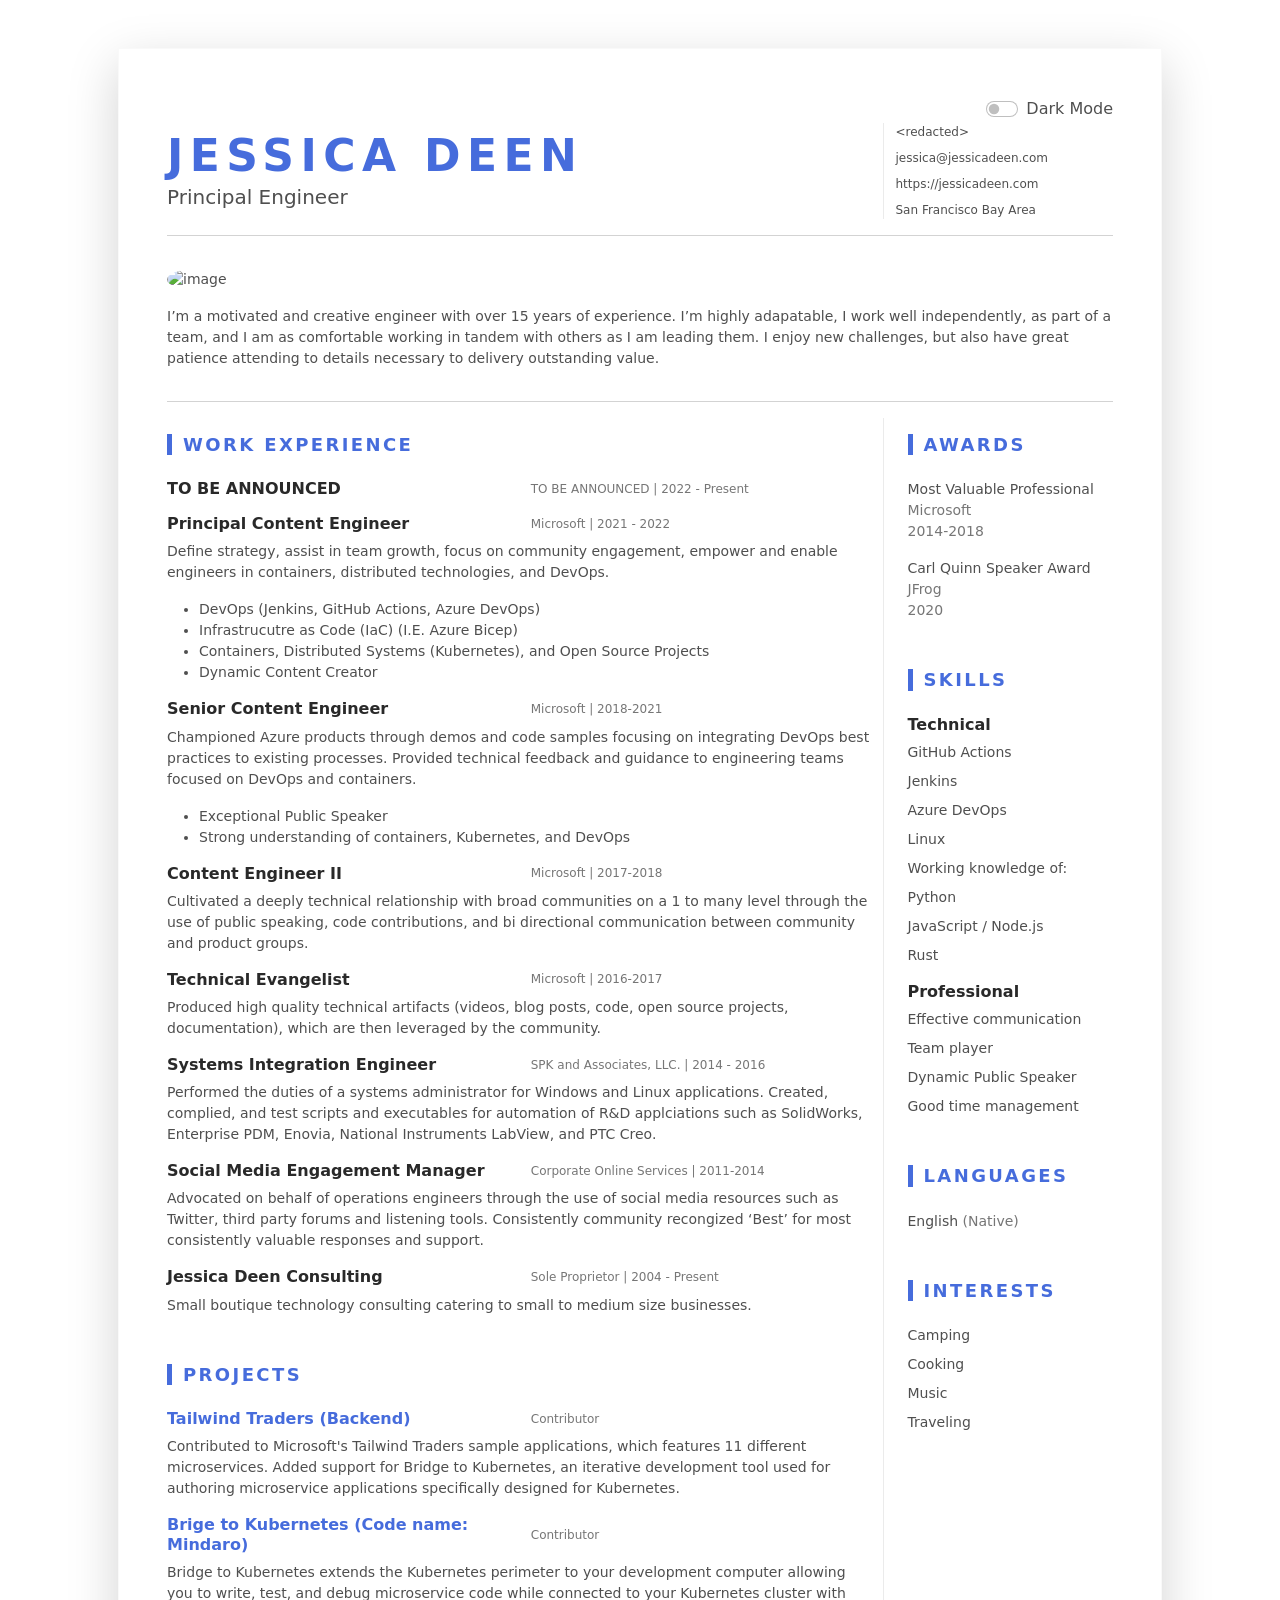
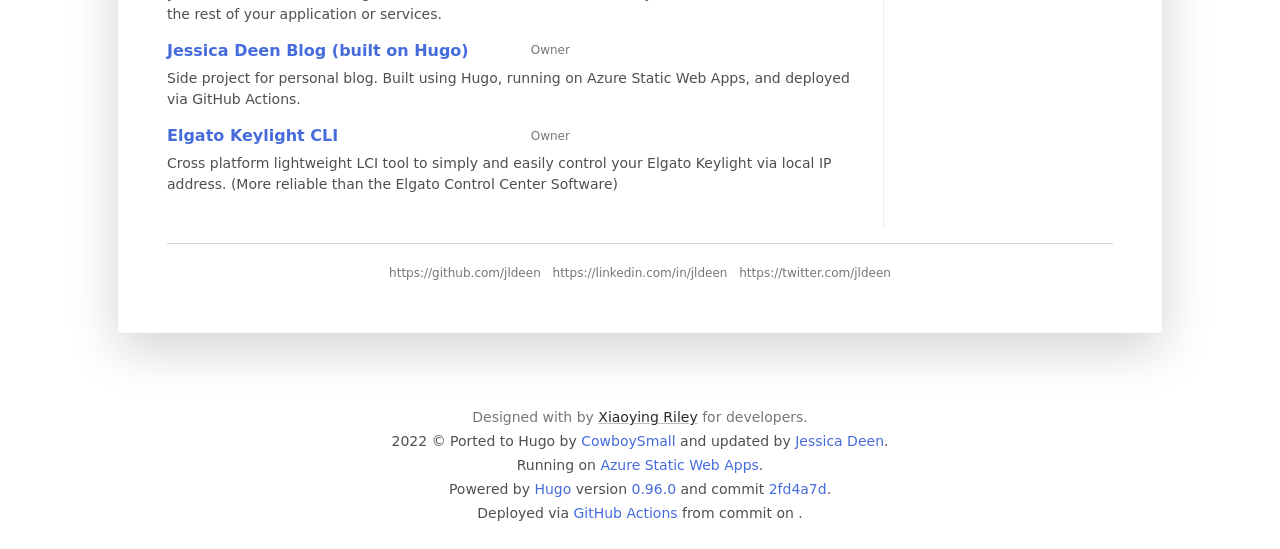
==== commit 45e975b1: "add dev container and new job" ====
--- a/public/index.html
+++ b/public/index.html
@@ -134,12 +134,32 @@
   <div class="item mb-3">
     <div class="item-heading row align-items-center mb-2">
       <h4 class="item-title col-12 col-md-6 col-lg-6 mb-2 mb-md-0">
+        TO BE ANNOUNCED
+      </h4>
+      <div
+        class="item-meta col-12 col-md-6 col-lg-6 text-muted text-left text-md-right"
+      >
+        TO BE ANNOUNCED | 2022 - Present
+      </div>
+    </div>
+    <div class="item-content">
+      <p></p>
+      <ul class="resume-list">
+        
+      </ul>
+    </div>
+  </div>
+  
+  
+  <div class="item mb-3">
+    <div class="item-heading row align-items-center mb-2">
+      <h4 class="item-title col-12 col-md-6 col-lg-6 mb-2 mb-md-0">
         Principal Content Engineer
       </h4>
       <div
         class="item-meta col-12 col-md-6 col-lg-6 text-muted text-left text-md-right"
       >
-        Microsoft | 2021 - Present
+        Microsoft | 2021 - 2022
       </div>
     </div>
     <div class="item-content">
